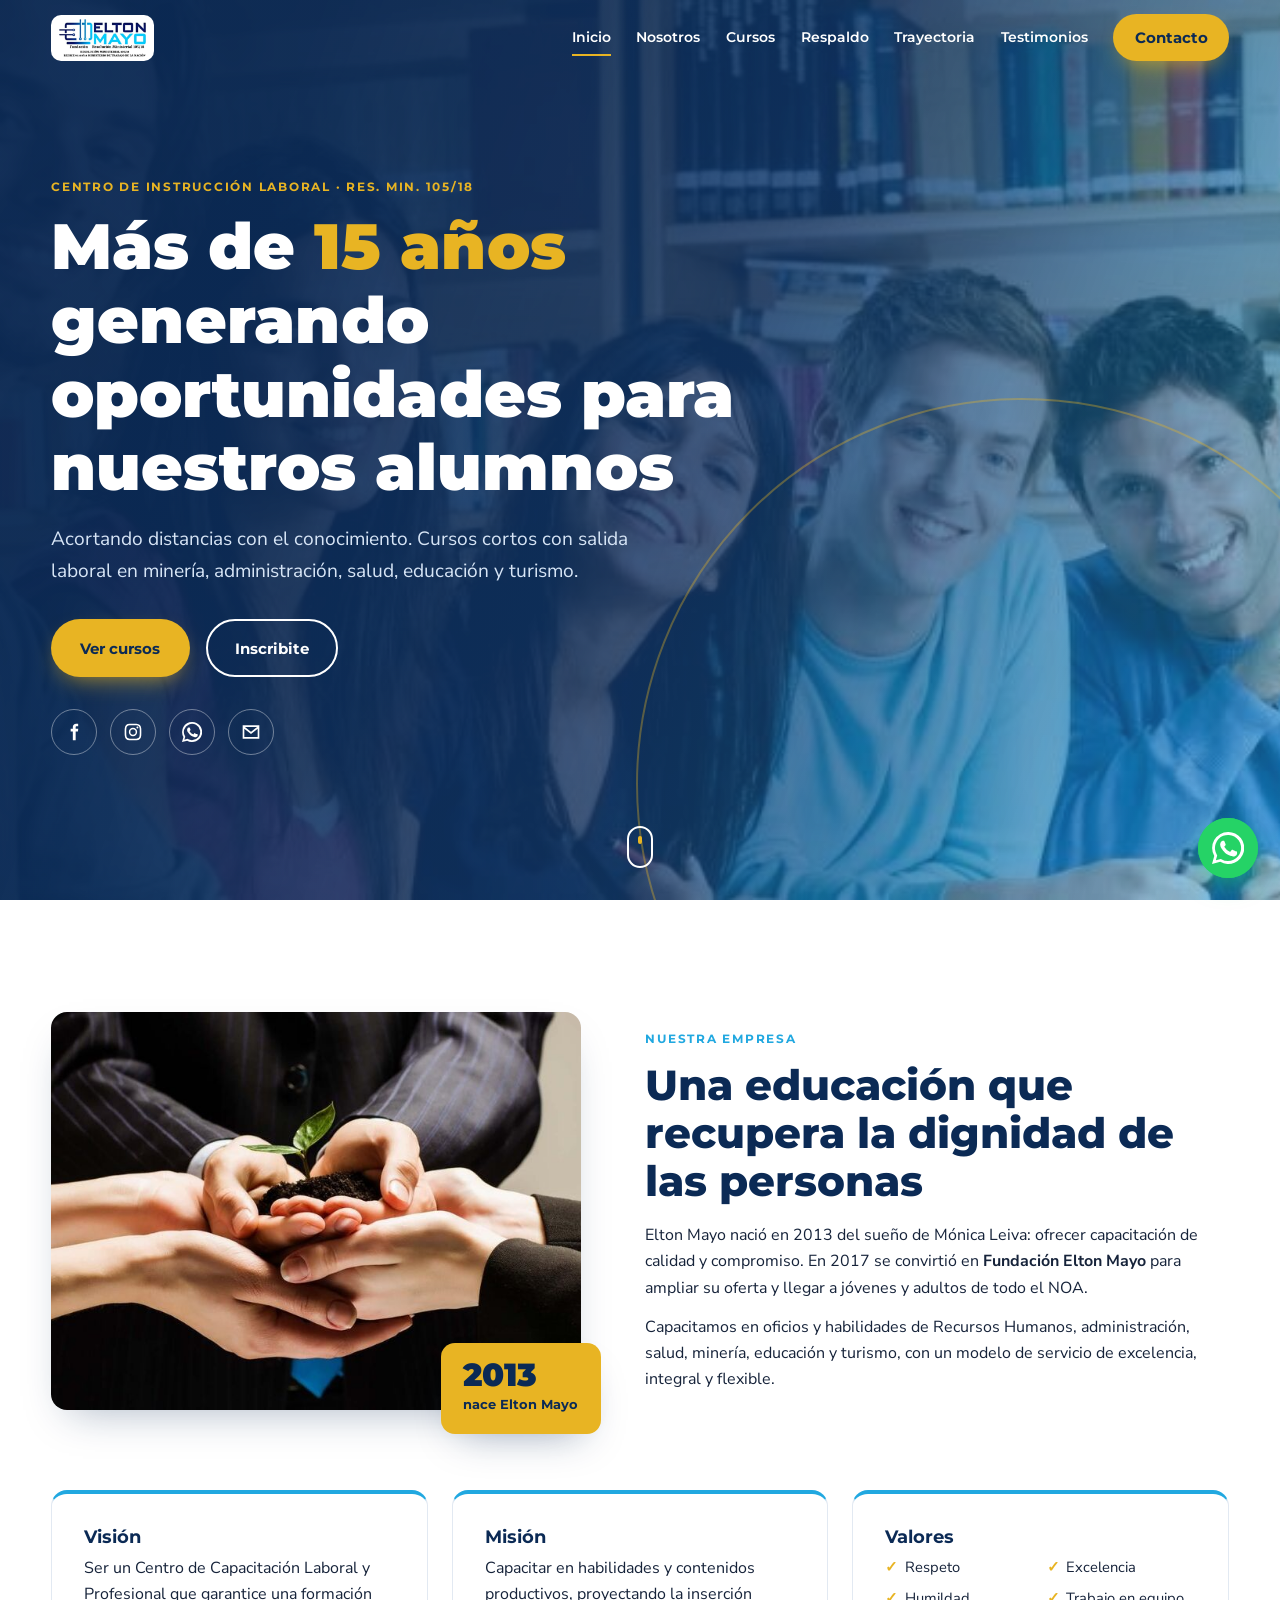
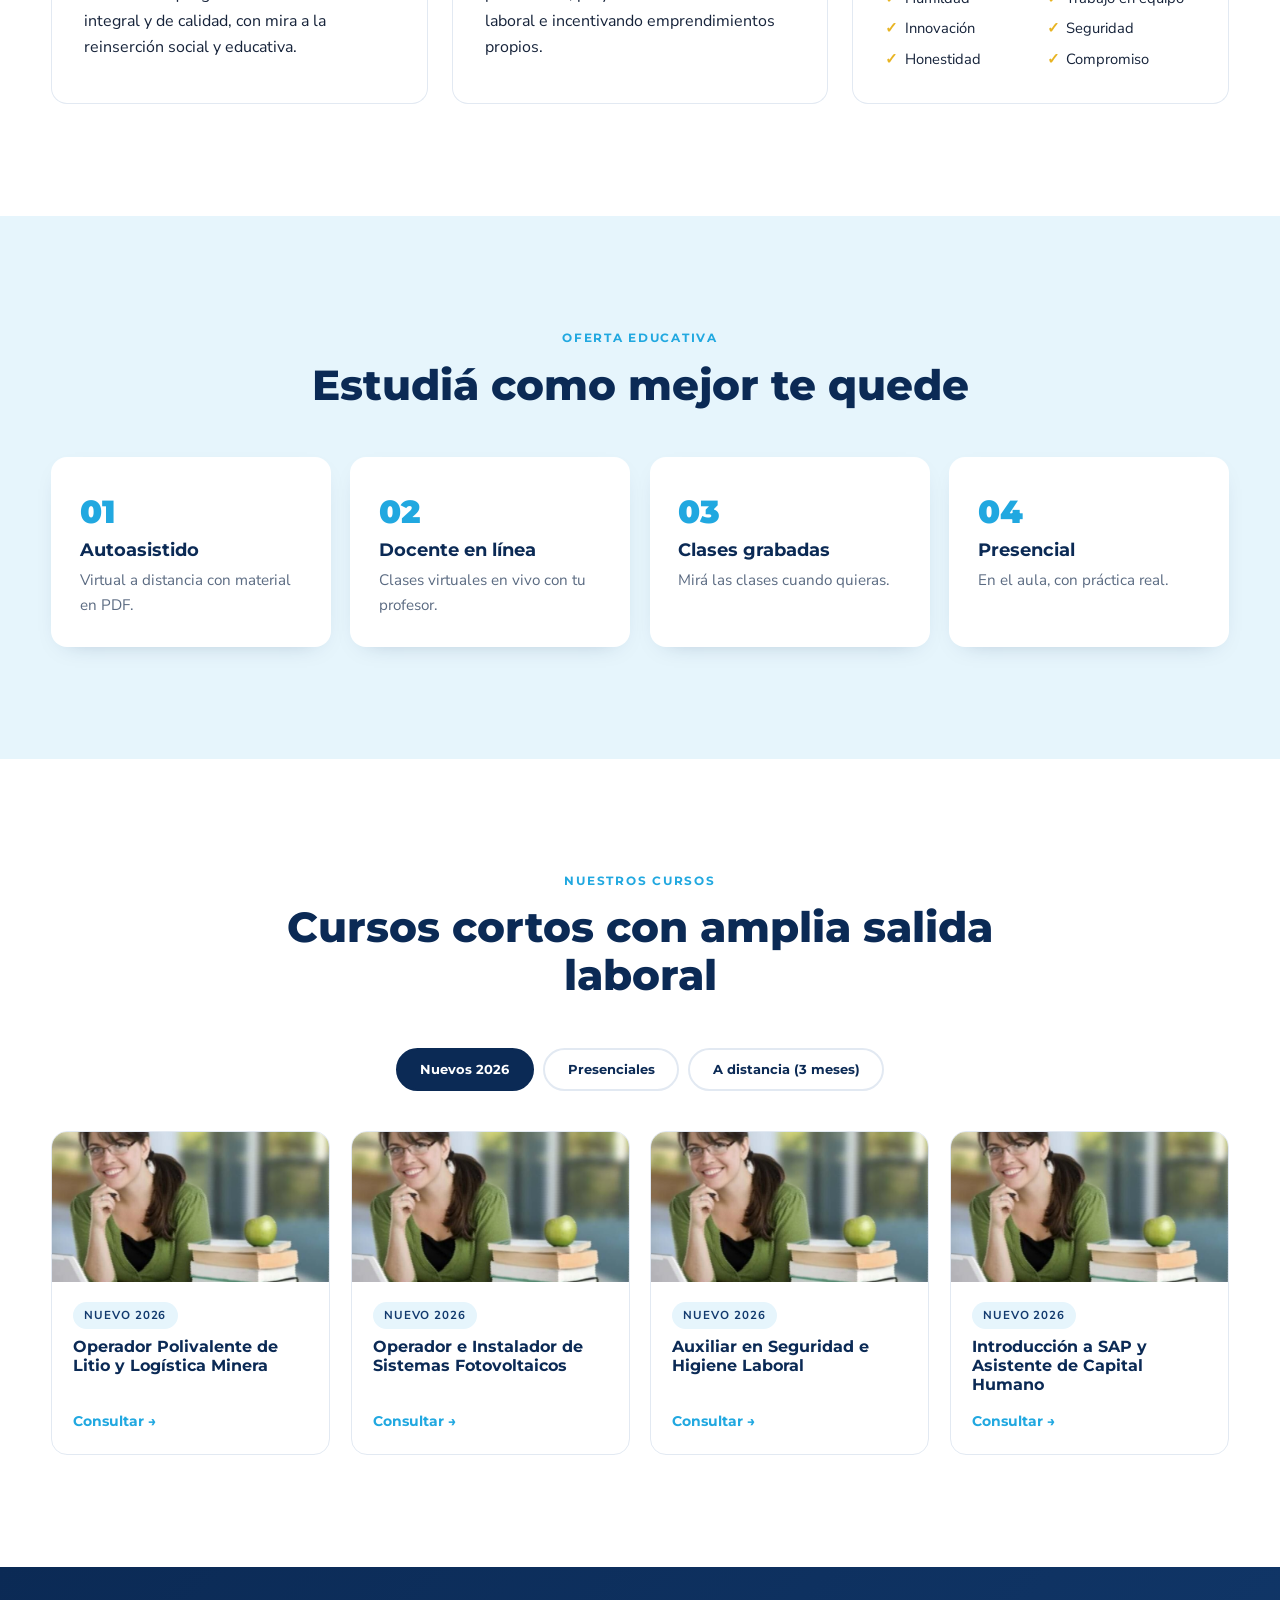
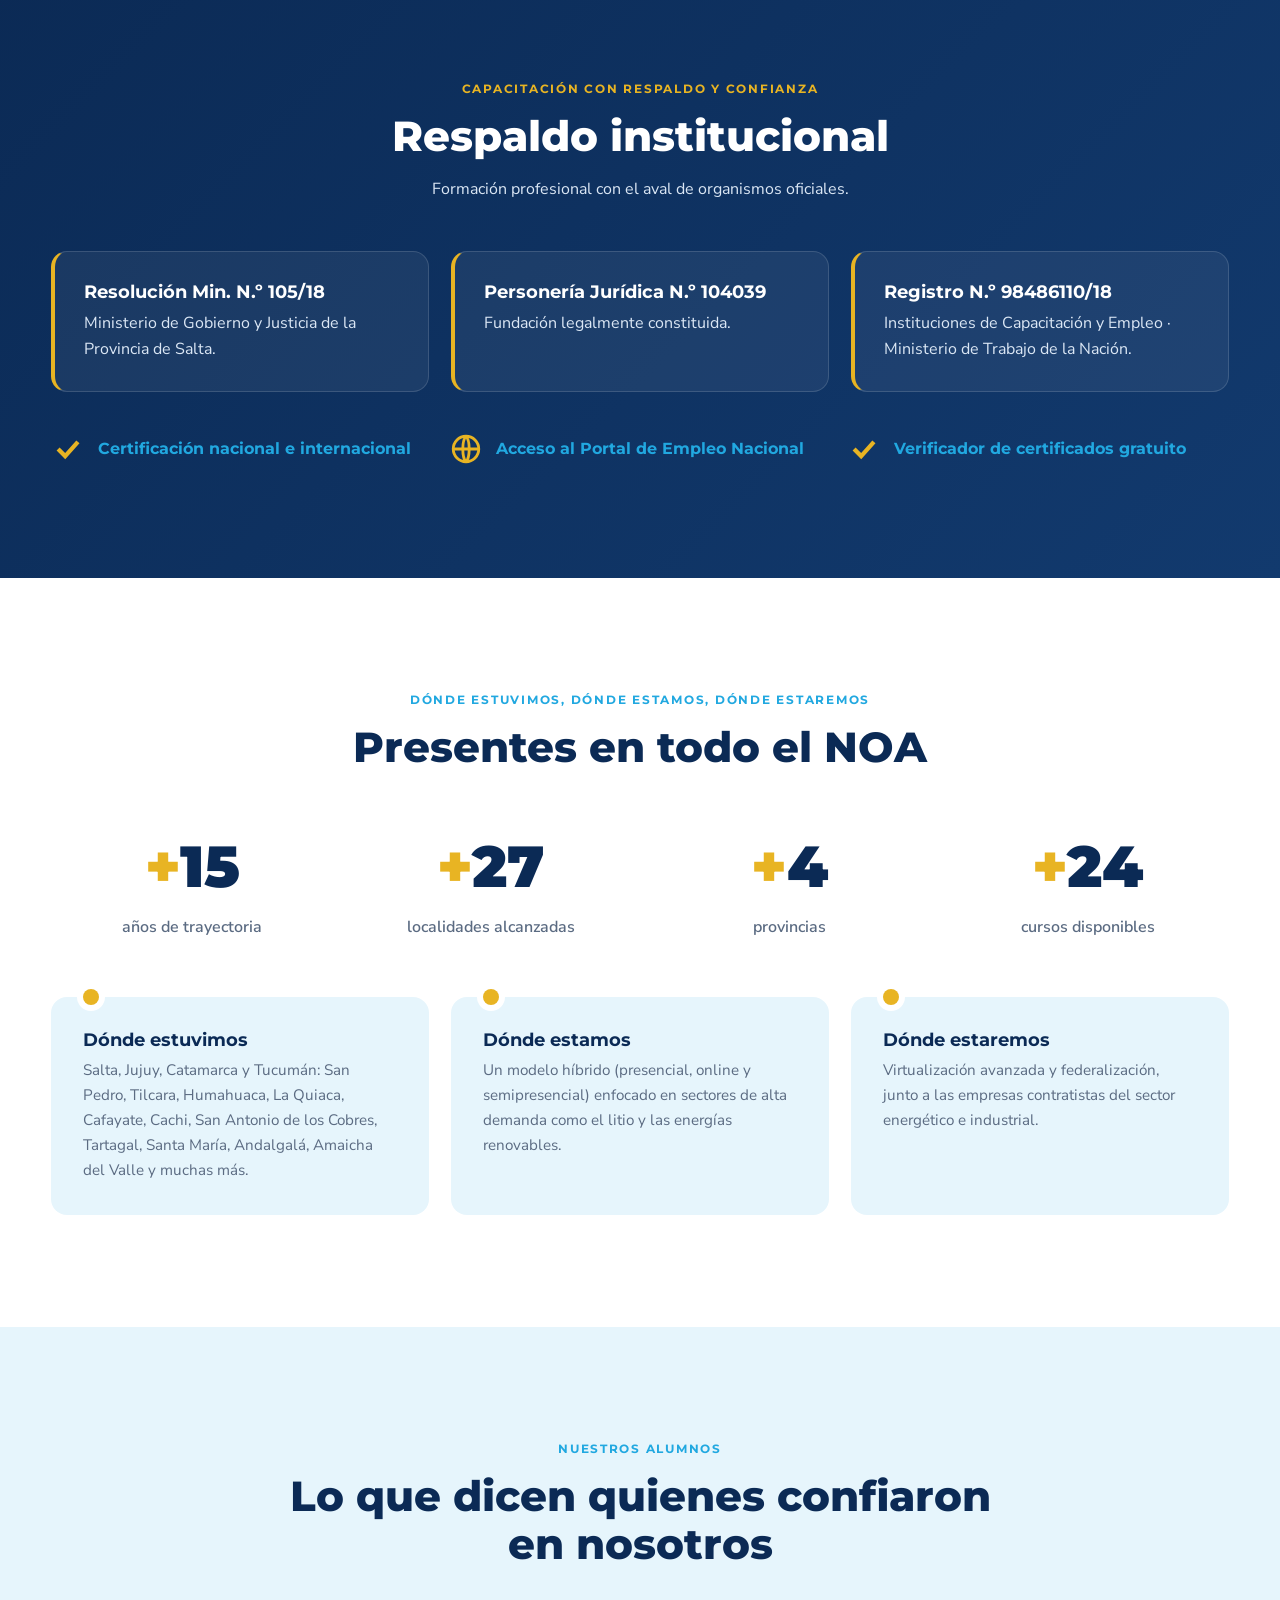
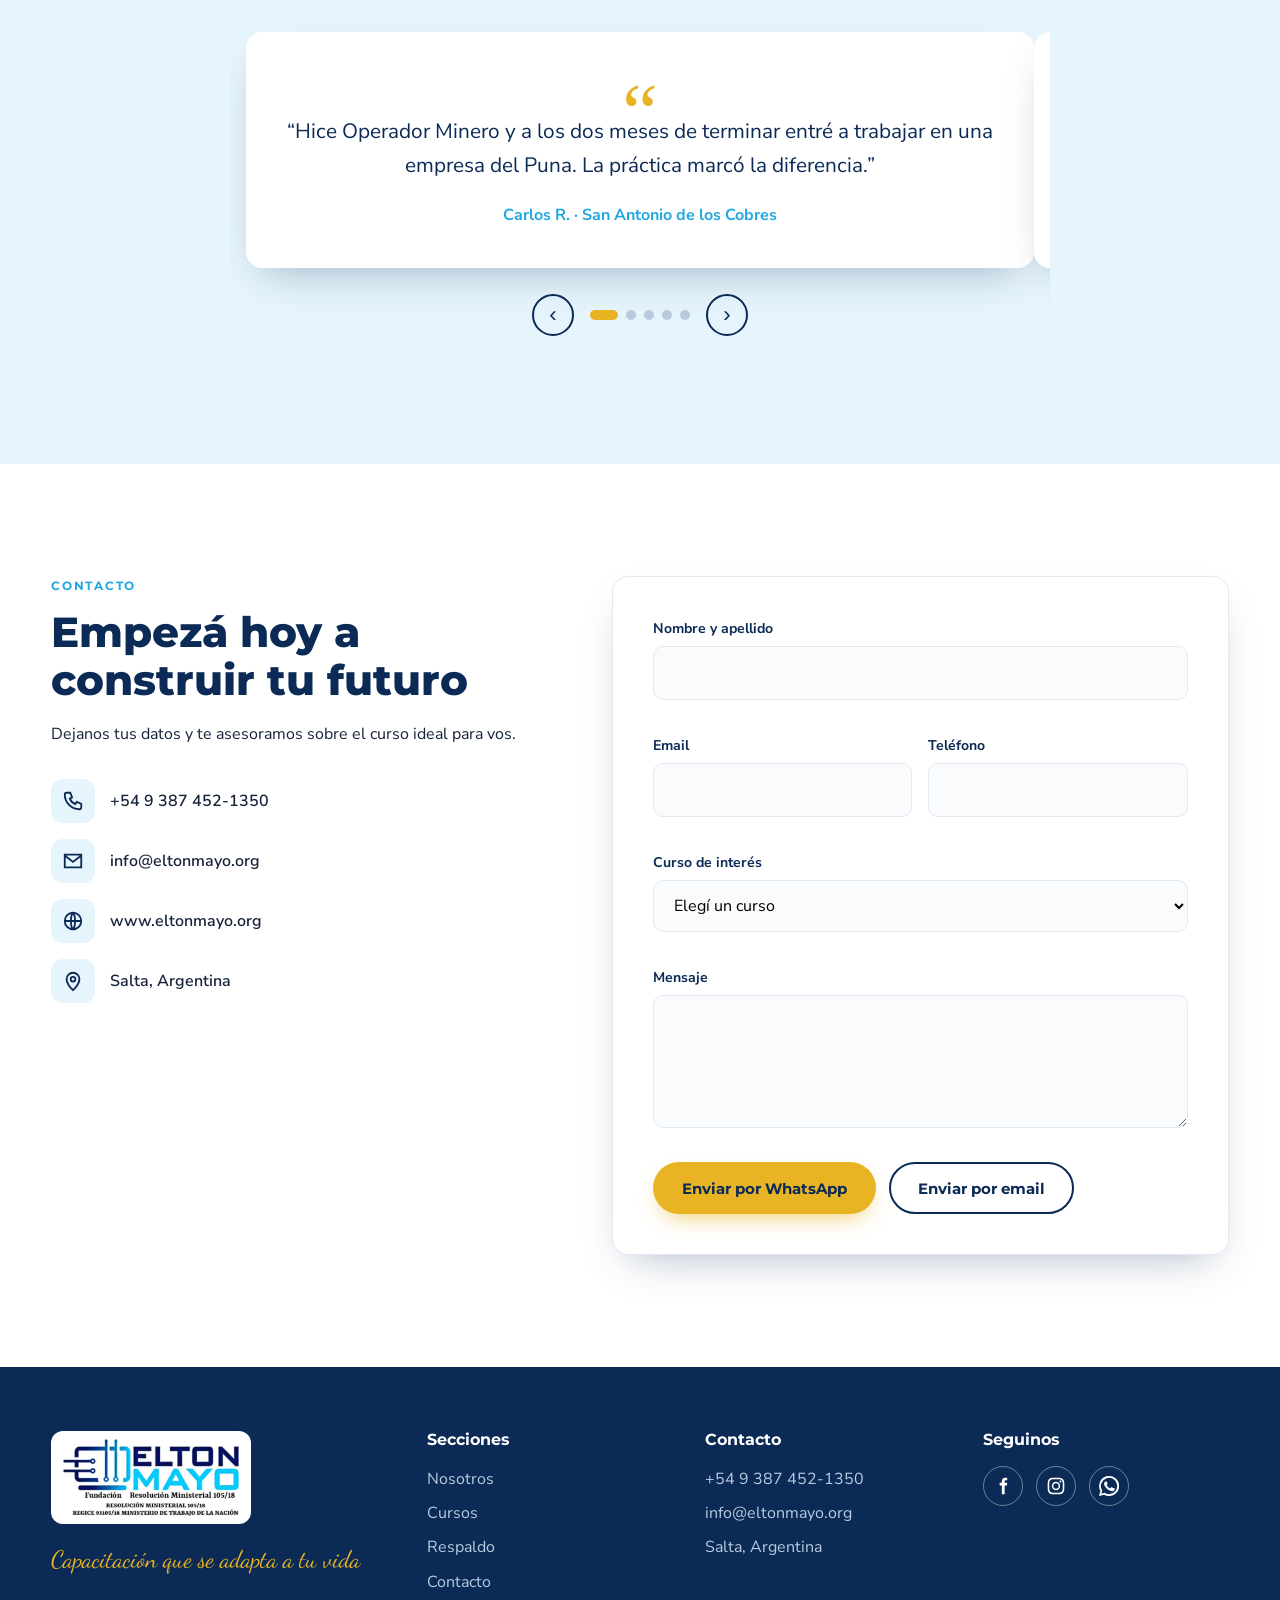
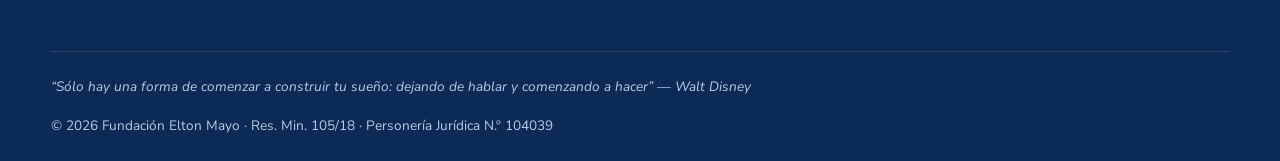
==== index.html @ 8c2f1c91 "presenta" ====
<!DOCTYPE html>
<html lang="es">
<head>
  <meta charset="UTF-8" />
  <meta name="viewport" content="width=device-width, initial-scale=1.0" />
  <title>Fundación Elton Mayo | Cursos de formación con salida laboral</title>
  <meta name="description" content="Más de 15 años generando oportunidades. Cursos presenciales y a distancia con salida laboral en Salta, Jujuy, Catamarca y Tucumán." />
  <meta property="og:title" content="Fundación Elton Mayo | Centro de Instrucción Laboral" />
  <meta property="og:description" content="Cursos con salida laboral: minería, litio, administración, salud, turismo y más." />
  <meta property="og:type" content="website" />
  <meta name="twitter:card" content="summary_large_image" />
  <link rel="icon" type="image/png" href="/favicon.png" />
  <link rel="preconnect" href="https://fonts.googleapis.com" />
  <link rel="preconnect" href="https://fonts.gstatic.com" crossorigin />
  <link href="https://fonts.googleapis.com/css2?family=Montserrat:wght@500;700;800;900&family=Nunito+Sans:wght@400;600;700&family=Dancing+Script:wght@700&display=swap" rel="stylesheet" />
  <link rel="stylesheet" href="styles.css" />
</head>
<body>

<!-- SVG sprite -->
<svg width="0" height="0" style="position:absolute" aria-hidden="true">
  <symbol id="i-fb" viewBox="0 0 24 24"><path fill="currentColor" d="M14 8V6.5c0-.8.2-1.3 1.4-1.3H17V2.2C16.7 2.1 15.7 2 14.6 2 12.2 2 10.6 3.5 10.6 6.1V8H8v3.4h2.6V22H14V11.4h2.7L17.1 8z"/></symbol>
  <symbol id="i-ig" viewBox="0 0 24 24"><path fill="currentColor" d="M12 7a5 5 0 1 0 0 10 5 5 0 0 0 0-10zm0 8.2a3.2 3.2 0 1 1 0-6.4 3.2 3.2 0 0 1 0 6.4zM17.3 5.5a1.2 1.2 0 1 0 0 2.4 1.2 1.2 0 0 0 0-2.4zM12 2c-2.7 0-3 0-4.1.1C4.3 2.2 2.3 4.2 2.1 7.9 2 9 2 9.3 2 12s0 3 .1 4.1c.2 3.6 2.2 5.6 5.8 5.8 1.1.1 1.4.1 4.1.1s3 0 4.1-.1c3.6-.2 5.6-2.2 5.8-5.8.1-1.1.1-1.4.1-4.1s0-3-.1-4.1c-.2-3.6-2.2-5.6-5.8-5.8C15 2 14.7 2 12 2zm0 1.8c2.7 0 3 0 4 .1 2.6.1 3.9 1.4 4 4 .1 1 .1 1.4.1 4.1s0 3-.1 4c-.1 2.6-1.4 3.9-4 4-1 .1-1.3.1-4 .1s-3 0-4-.1c-2.6-.1-3.9-1.4-4-4-.1-1-.1-1.3-.1-4s0-3 .1-4c.1-2.6 1.4-3.9 4-4 1-.1 1.3-.1 4-.1z"/></symbol>
  <symbol id="i-wa" viewBox="0 0 24 24"><path fill="currentColor" d="M17.5 14.4c-.3-.1-1.8-.9-2-1s-.5-.1-.7.1-.8 1-.9 1.2-.3.2-.6.1a8.2 8.2 0 0 1-4-3.5c-.3-.5.3-.5.9-1.6.1-.2 0-.4 0-.5l-.9-2.2c-.2-.6-.5-.5-.7-.5h-.6a1.2 1.2 0 0 0-.8.4 3.5 3.5 0 0 0-1.1 2.6 6 6 0 0 0 1.3 3.2c.2.2 2.2 3.4 5.4 4.8 2 .9 2.8.9 3.8.8.6-.1 1.8-.7 2-1.5.3-.7.3-1.3.2-1.5l-.3-.9zM12 21.8a9.8 9.8 0 0 1-5-1.4l-.4-.2-3.7 1 1-3.6-.2-.4A9.8 9.8 0 1 1 12 21.8zM12 0a12 12 0 0 0-10.3 18L0 24l6.2-1.6A12 12 0 1 0 12 0z"/></symbol>
  <symbol id="i-mail" viewBox="0 0 24 24"><path fill="none" stroke="currentColor" stroke-width="2" d="M3 5h18v14H3zM3 6l9 7 9-7"/></symbol>
  <symbol id="i-phone" viewBox="0 0 24 24"><path fill="none" stroke="currentColor" stroke-width="2" d="M5 3h4l2 5-2.5 1.5a11 11 0 0 0 6 6L16 13l5 2v4a2 2 0 0 1-2 2A16 16 0 0 1 3 5a2 2 0 0 1 2-2"/></symbol>
  <symbol id="i-pin" viewBox="0 0 24 24"><path fill="none" stroke="currentColor" stroke-width="2" d="M12 22s7-7 7-12a7 7 0 0 0-14 0c0 5 7 12 7 12z"/><circle cx="12" cy="10" r="2.5" fill="none" stroke="currentColor" stroke-width="2"/></symbol>
  <symbol id="i-web" viewBox="0 0 24 24"><g fill="none" stroke="currentColor" stroke-width="2"><circle cx="12" cy="12" r="9"/><path d="M3 12h18M12 3c3 3 3 15 0 18M12 3c-3 3-3 15 0 18"/></g></symbol>
  <symbol id="i-check" viewBox="0 0 24 24"><path fill="none" stroke="currentColor" stroke-width="3" d="m5 12 5 5 9-10"/></symbol>
</svg>

<header class="nav" id="nav">
  <div class="container nav__inner">
    <a href="#inicio" class="nav__brand"><img src="img/logo.png" alt="Fundación Elton Mayo" /></a>
    <button class="nav__toggle" id="navToggle" aria-label="Abrir menú" aria-expanded="false"><span></span><span></span><span></span></button>
    <nav class="nav__menu" id="navMenu">
      <a href="#inicio">Inicio</a>
      <a href="#nosotros">Nosotros</a>
      <a href="#cursos">Cursos</a>
      <a href="#respaldo">Respaldo</a>
      <a href="#trayectoria">Trayectoria</a>
      <a href="#testimonios">Testimonios</a>
      <a href="#contacto" class="btn btn--gold btn--sm">Contacto</a>
    </nav>
  </div>
</header>

<main>
  <!-- HERO -->
  <section class="hero" id="inicio">
    <div class="hero__bg" style="background-image:url('img/alumnos.jpg')"></div>
    <div class="container hero__content">
      <p class="eyebrow">Centro de Instrucción Laboral · Res. Min. 105/18</p>
      <h1>Más de <span class="gold">15 años</span> generando oportunidades para nuestros alumnos</h1>
      <p class="hero__lead">Acortando distancias con el conocimiento. Cursos cortos con salida laboral en minería, administración, salud, educación y turismo.</p>
      <div class="hero__cta">
        <a href="#cursos" class="btn btn--gold">Ver cursos</a>
        <a href="#contacto" class="btn btn--ghost">Inscribite</a>
      </div>
      <div class="social">
        <a href="https://www.facebook.com/elton.mayo.org" target="_blank" rel="noopener" aria-label="Facebook"><svg><use href="#i-fb"/></svg></a>
        <a href="https://www.instagram.com/" target="_blank" rel="noopener" aria-label="Instagram"><svg><use href="#i-ig"/></svg></a>
        <a href="https://wa.me/5493874521350" target="_blank" rel="noopener" aria-label="WhatsApp"><svg><use href="#i-wa"/></svg></a>
        <a href="mailto:info@eltonmayo.org" aria-label="Email"><svg><use href="#i-mail"/></svg></a>
      </div>
    </div>
    <a href="#nosotros" class="hero__scroll" aria-label="Bajar"><span></span></a>
  </section>

  <!-- NOSOTROS -->
  <section class="section reveal" id="nosotros">
    <div class="container split">
      <div class="split__media"><img src="img/manos.jpg" alt="Manos sosteniendo una planta" loading="lazy" /><div class="badge-year"><strong>2013</strong><span>nace Elton Mayo</span></div></div>
      <div>
        <p class="eyebrow eyebrow--dark">Nuestra empresa</p>
        <h2>Una educación que recupera la dignidad de las personas</h2>
        <p>Elton Mayo nació en 2013 del sueño de Mónica Leiva: ofrecer capacitación de calidad y compromiso. En 2017 se convirtió en <strong>Fundación Elton Mayo</strong> para ampliar su oferta y llegar a jóvenes y adultos de todo el NOA.</p>
        <p>Capacitamos en oficios y habilidades de Recursos Humanos, administración, salud, minería, educación y turismo, con un modelo de servicio de excelencia, integral y flexible.</p>
      </div>
    </div>
    <div class="container cards3">
      <article class="card reveal"><h3>Visión</h3><p>Ser un Centro de Capacitación Laboral y Profesional que garantice una formación integral y de calidad, con mira a la reinserción social y educativa.</p></article>
      <article class="card reveal"><h3>Misión</h3><p>Capacitar en habilidades y contenidos productivos, proyectando la inserción laboral e incentivando emprendimientos propios.</p></article>
      <article class="card reveal"><h3>Valores</h3>
        <ul class="checks"><li>Respeto</li><li>Excelencia</li><li>Humildad</li><li>Trabajo en equipo</li><li>Innovación</li><li>Seguridad</li><li>Honestidad</li><li>Compromiso</li></ul>
      </article>
    </div>
  </section>

  <!-- MODALIDADES -->
  <section class="section section--tint reveal" id="modalidades">
    <div class="container">
      <div class="head"><p class="eyebrow eyebrow--dark">Oferta educativa</p><h2>Estudiá como mejor te quede</h2></div>
      <div class="modes">
        <div class="mode"><span>01</span><h3>Autoasistido</h3><p>Virtual a distancia con material en PDF.</p></div>
        <div class="mode"><span>02</span><h3>Docente en línea</h3><p>Clases virtuales en vivo con tu profesor.</p></div>
        <div class="mode"><span>03</span><h3>Clases grabadas</h3><p>Mirá las clases cuando quieras.</p></div>
        <div class="mode"><span>04</span><h3>Presencial</h3><p>En el aula, con práctica real.</p></div>
      </div>
    </div>
  </section>

  <!-- CURSOS -->
  <section class="section reveal" id="cursos">
    <div class="container">
      <div class="head"><p class="eyebrow eyebrow--dark">Nuestros cursos</p><h2>Cursos cortos con amplia salida laboral</h2></div>
      <div class="tabs" role="tablist">
        <button class="tab is-active" data-tab="nuevos" role="tab">Nuevos 2026</button>
        <button class="tab" data-tab="presenciales" role="tab">Presenciales</button>
        <button class="tab" data-tab="distancia" role="tab">A distancia (3 meses)</button>
      </div>
      <div class="courses" id="courses"></div>
    </div>
  </section>

  <!-- RESPALDO -->
  <section class="section section--navy reveal" id="respaldo">
    <div class="container">
      <div class="head head--light"><p class="eyebrow">Capacitación con respaldo y confianza</p><h2>Respaldo institucional</h2><p>Formación profesional con el aval de organismos oficiales.</p></div>
      <div class="creds">
        <div class="cred reveal"><h3>Resolución Min. N.º 105/18</h3><p>Ministerio de Gobierno y Justicia de la Provincia de Salta.</p></div>
        <div class="cred reveal"><h3>Personería Jurídica N.º 104039</h3><p>Fundación legalmente constituida.</p></div>
        <div class="cred reveal"><h3>Registro N.º 98486110/18</h3><p>Instituciones de Capacitación y Empleo · Ministerio de Trabajo de la Nación.</p></div>
      </div>
      <div class="perks">
        <div><svg><use href="#i-check"/></svg>Certificación nacional e internacional</div>
        <div><svg><use href="#i-web"/></svg>Acceso al Portal de Empleo Nacional</div>
        <div><svg><use href="#i-check"/></svg>Verificador de certificados gratuito</div>
      </div>
    </div>
  </section>

  <!-- TRAYECTORIA -->
  <section class="section reveal" id="trayectoria">
    <div class="container">
      <div class="head"><p class="eyebrow eyebrow--dark">Dónde estuvimos, dónde estamos, dónde estaremos</p><h2>Presentes en todo el NOA</h2></div>
      <div class="stats">
        <div><strong data-count="15">0</strong><span>años de trayectoria</span></div>
        <div><strong data-count="28">0</strong><span>localidades alcanzadas</span></div>
        <div><strong data-count="4">0</strong><span>provincias</span></div>
        <div><strong data-count="25">0</strong><span>cursos disponibles</span></div>
      </div>
      <div class="timeline">
        <div class="tl reveal"><h3>Dónde estuvimos</h3><p>Salta, Jujuy, Catamarca y Tucumán: San Pedro, Tilcara, Humahuaca, La Quiaca, Cafayate, Cachi, San Antonio de los Cobres, Tartagal, Santa María, Andalgalá, Amaicha del Valle y muchas más.</p></div>
        <div class="tl reveal"><h3>Dónde estamos</h3><p>Un modelo híbrido (presencial, online y semipresencial) enfocado en sectores de alta demanda como el litio y las energías renovables.</p></div>
        <div class="tl reveal"><h3>Dónde estaremos</h3><p>Virtualización avanzada y federalización, junto a las empresas contratistas del sector energético e industrial.</p></div>
      </div>
    </div>
  </section>

  <!-- TESTIMONIOS -->
  <section class="section section--tint reveal" id="testimonios">
    <div class="container">
      <div class="head"><p class="eyebrow eyebrow--dark">Nuestros alumnos</p><h2>Lo que dicen quienes confiaron en nosotros</h2></div>
      <div class="slider">
        <div class="slider__track" id="track">
          <blockquote class="quote"><p>“Hice Operador Minero y a los dos meses de terminar entré a trabajar en una empresa del Puna. La práctica marcó la diferencia.”</p><cite>Carlos R. · San Antonio de los Cobres</cite></blockquote>
          <blockquote class="quote"><p>“Estudié Secretariado Médico a distancia mientras cuidaba a mis hijos. Hoy trabajo en una clínica de Salta.”</p><cite>Laura M. · Salta Capital</cite></blockquote>
          <blockquote class="quote"><p>“Los profes no solo enseñan, te cuentan cómo es el trabajo de verdad. Me sentí acompañado todo el tiempo.”</p><cite>Matías G. · San Salvador de Jujuy</cite></blockquote>
          <blockquote class="quote"><p>“El curso de Liquidación de Sueldos me abrió las puertas para mi primer empleo administrativo.”</p><cite>Florencia A. · Cafayate</cite></blockquote>
          <blockquote class="quote"><p>“Gracias al certificado avalado pude sumar puntos en el portal de empleo. ¡Súper recomendable!”</p><cite>Jorge T. · Santa María, Catamarca</cite></blockquote>
        </div>
        <div class="slider__ctrl">
          <button id="prev" aria-label="Anterior">‹</button>
          <div class="dots" id="dots"></div>
          <button id="next" aria-label="Siguiente">›</button>
        </div>
      </div>
    </div>
  </section>

  <!-- CONTACTO -->
  <section class="section reveal" id="contacto">
    <div class="container contact">
      <div class="contact__info">
        <p class="eyebrow eyebrow--dark">Contacto</p>
        <h2>Empezá hoy a construir tu futuro</h2>
        <p>Dejanos tus datos y te asesoramos sobre el curso ideal para vos.</p>
        <ul class="info">
          <li><svg><use href="#i-phone"/></svg><a href="tel:+5493874521350">+54 9 387 452-1350</a></li>
          <li><svg><use href="#i-mail"/></svg><a href="mailto:info@eltonmayo.org">info@eltonmayo.org</a></li>
          <li><svg><use href="#i-web"/></svg><a href="https://www.eltonmayo.org" target="_blank" rel="noopener">www.eltonmayo.org</a></li>
          <li><svg><use href="#i-pin"/></svg>Salta, Argentina</li>
        </ul>
      </div>
      <form class="form" id="form" novalidate>
        <div class="field"><label for="f-name">Nombre y apellido</label><input id="f-name" name="name" maxlength="100" required /><small></small></div>
        <div class="row2">
          <div class="field"><label for="f-email">Email</label><input id="f-email" name="email" type="email" maxlength="255" required /><small></small></div>
          <div class="field"><label for="f-tel">Teléfono</label><input id="f-tel" name="tel" type="tel" maxlength="20" required /><small></small></div>
        </div>
        <div class="field"><label for="f-course">Curso de interés</label><select id="f-course" name="course" required><option value="">Elegí un curso</option></select><small></small></div>
        <div class="field"><label for="f-msg">Mensaje</label><textarea id="f-msg" name="msg" rows="4" maxlength="1000"></textarea><small></small></div>
        <div class="form__actions">
          <button type="submit" class="btn btn--gold" data-via="wa">Enviar por WhatsApp</button>
          <button type="submit" class="btn btn--outline" data-via="mail">Enviar por email</button>
        </div>
        <p class="form__ok" id="formOk" hidden>¡Gracias! Se abrió tu aplicación para terminar de enviar el mensaje.</p>
      </form>
    </div>
  </section>
</main>

<footer class="footer">
  <div class="container footer__grid">
    <div>
      <img src="img/logo.png" alt="Fundación Elton Mayo" class="footer__logo" />
      <p class="script">Capacitación que se adapta a tu vida</p>
    </div>
    <div><h4>Secciones</h4><a href="#nosotros">Nosotros</a><a href="#cursos">Cursos</a><a href="#respaldo">Respaldo</a><a href="#contacto">Contacto</a></div>
    <div><h4>Contacto</h4><a href="tel:+5493874521350">+54 9 387 452-1350</a><a href="mailto:info@eltonmayo.org">info@eltonmayo.org</a><span>Salta, Argentina</span></div>
    <div><h4>Seguinos</h4>
      <div class="social social--footer">
        <a href="https://www.facebook.com/elton.mayo.org" target="_blank" rel="noopener" aria-label="Facebook"><svg><use href="#i-fb"/></svg></a>
        <a href="https://www.instagram.com/" target="_blank" rel="noopener" aria-label="Instagram"><svg><use href="#i-ig"/></svg></a>
        <a href="https://wa.me/5493874521350" target="_blank" rel="noopener" aria-label="WhatsApp"><svg><use href="#i-wa"/></svg></a>
      </div>
    </div>
  </div>
  <div class="container footer__bottom">
    <em>“Sólo hay una forma de comenzar a construir tu sueño: dejando de hablar y comenzando a hacer” — Walt Disney</em>
    <span>© <span id="year"></span> Fundación Elton Mayo · Res. Min. 105/18 · Personería Jurídica N.º 104039</span>
  </div>
</footer>

<a href="https://wa.me/5493874521350?text=Hola%2C%20quiero%20informaci%C3%B3n%20sobre%20los%20cursos" class="wa-float" target="_blank" rel="noopener" aria-label="Escribinos por WhatsApp"><svg><use href="#i-wa"/></svg></a>
<button class="to-top" id="toTop" aria-label="Volver arriba">↑</button>

<script src="script.js"></script>
</body>
</html>
---- styles.css ----
:root{
  --navy:#0b2a55;--navy-2:#123a6e;--sky:#21a8e0;--sky-soft:#e6f5fc;--gold:#e8b423;--gold-2:#f3c94a;
  --ink:#16233a;--muted:#5b6b82;--bg:#ffffff;--line:#e2e9f2;
  --radius:16px;--shadow:0 18px 40px -18px rgba(11,42,85,.35);
  --font-head:'Montserrat',sans-serif;--font-body:'Nunito Sans',sans-serif;
}
*{box-sizing:border-box;margin:0;padding:0}
html{scroll-behavior:smooth;scroll-padding-top:80px}
body{font-family:var(--font-body);color:var(--ink);background:var(--bg);line-height:1.65;overflow-x:hidden}
img{max-width:100%;display:block}
a{color:inherit;text-decoration:none}
h1,h2,h3,h4{font-family:var(--font-head);line-height:1.15;color:var(--navy)}
h2{font-size:clamp(1.8rem,3.5vw,2.6rem);font-weight:800;margin-bottom:1rem}
h3{font-size:1.15rem;font-weight:700;margin-bottom:.5rem}
p+p{margin-top:.8rem}
.container{width:min(1180px,92%);margin-inline:auto}
.section{padding:clamp(4rem,9vw,7rem) 0}
.section--tint{background:var(--sky-soft)}
.section--navy{background:linear-gradient(135deg,var(--navy),var(--navy-2));color:#dbe7f5}
.gold{color:var(--gold)}
.eyebrow{font-family:var(--font-head);font-weight:700;font-size:.78rem;letter-spacing:.14em;text-transform:uppercase;color:var(--gold);margin-bottom:.8rem}
.eyebrow--dark{color:var(--sky)}
.head{text-align:center;max-width:720px;margin:0 auto 3rem}
.head--light h2{color:#fff}

/* Buttons */
.btn{display:inline-flex;align-items:center;justify-content:center;gap:.5rem;font-family:var(--font-head);font-weight:700;padding:.9rem 1.7rem;border-radius:999px;border:2px solid transparent;cursor:pointer;font-size:.95rem;transition:transform .25s,box-shadow .25s,background .25s}
.btn:hover{transform:translateY(-2px)}
.btn--gold{background:var(--gold);color:var(--navy);box-shadow:0 10px 24px -10px rgba(232,180,35,.8)}
.btn--gold:hover{background:var(--gold-2)}
.btn--ghost{border-color:#fff;color:#fff}
.btn--ghost:hover{background:#fff;color:var(--navy)}
.btn--outline{border-color:var(--navy);color:var(--navy);background:transparent}
.btn--outline:hover{background:var(--navy);color:#fff}
.btn--sm{padding:.55rem 1.2rem}

/* Nav */
.nav{position:fixed;inset:0 0 auto;z-index:50;transition:background .3s,box-shadow .3s,padding .3s;padding:.9rem 0}
.nav.is-scrolled{background:rgba(255,255,255,.97);box-shadow:0 6px 24px -12px rgba(11,42,85,.3);padding:.5rem 0}
.nav__inner{display:flex;align-items:center;justify-content:space-between;gap:1rem}
.nav__brand img{height:46px;width:auto;background:#fff;border-radius:10px;padding:4px 8px}
.nav__menu{display:flex;align-items:center;gap:1.6rem}
.nav__menu a:not(.btn){font-family:var(--font-head);font-weight:600;font-size:.9rem;color:#fff;position:relative}
.nav.is-scrolled .nav__menu a:not(.btn){color:var(--navy)}
.nav__menu a:not(.btn)::after{content:"";position:absolute;left:0;bottom:-6px;height:2px;width:0;background:var(--gold);transition:width .3s}
.nav__menu a:not(.btn):hover::after,.nav__menu a.active::after{width:100%}
.nav__toggle{display:none;background:none;border:0;cursor:pointer;width:40px;height:40px;flex-direction:column;justify-content:center;gap:6px;align-items:center}
.nav__toggle span{width:26px;height:3px;border-radius:3px;background:#fff;transition:.3s}
.nav.is-scrolled .nav__toggle span{background:var(--navy)}
.nav__toggle.open span:nth-child(1){transform:translateY(9px) rotate(45deg)}
.nav__toggle.open span:nth-child(2){opacity:0}
.nav__toggle.open span:nth-child(3){transform:translateY(-9px) rotate(-45deg)}

/* Hero */
.hero{position:relative;min-height:100vh;display:flex;align-items:center;color:#fff;overflow:hidden;padding:7rem 0 5rem}
.hero__bg{position:absolute;inset:0;background-size:cover;background-position:center;transform:scale(1.08);animation:zoom 14s ease-out forwards}
.hero::before{content:"";position:absolute;inset:0;z-index:1;background:linear-gradient(110deg,rgba(11,42,85,.96) 20%,rgba(18,58,110,.8) 55%,rgba(33,168,224,.45))}
.hero::after{content:"";position:absolute;z-index:1;right:-10%;bottom:-30%;width:60vw;height:60vw;border-radius:50%;border:2px solid rgba(232,180,35,.35)}
.hero__content{position:relative;z-index:2;max-width:760px;margin-left:max(4%,calc((100% - 1180px)/2))}
.hero h1{color:#fff;font-size:clamp(2.2rem,5.5vw,4rem);font-weight:900;margin-bottom:1.2rem}
.hero__lead{font-size:clamp(1rem,1.6vw,1.2rem);color:#d6e4f5;max-width:600px}
.hero__cta{display:flex;flex-wrap:wrap;gap:1rem;margin:2rem 0}
.hero .eyebrow,.hero h1,.hero__lead,.hero__cta,.hero .social{opacity:0;transform:translateY(24px);animation:up .9s ease forwards}
.hero h1{animation-delay:.15s}.hero__lead{animation-delay:.3s}.hero__cta{animation-delay:.45s}.hero .social{animation-delay:.6s}
.hero__scroll{position:absolute;z-index:2;bottom:2rem;left:50%;translate:-50% 0;width:26px;height:42px;border:2px solid #fff;border-radius:20px}
.hero__scroll span{position:absolute;left:50%;top:8px;width:4px;height:8px;margin-left:-2px;background:var(--gold);border-radius:2px;animation:scroll 1.6s infinite}
@keyframes zoom{to{transform:scale(1)}}
@keyframes up{to{opacity:1;transform:none}}
@keyframes scroll{0%{opacity:1;transform:translateY(0)}100%{opacity:0;transform:translateY(14px)}}

.social{display:flex;gap:.8rem}
.social a{width:46px;height:46px;border-radius:50%;display:grid;place-items:center;border:1.5px solid rgba(255,255,255,.4);color:#fff;transition:.3s}
.social a:hover{background:var(--gold);border-color:var(--gold);color:var(--navy);transform:translateY(-3px)}
.social svg{width:20px;height:20px}

/* Nosotros */
.split{display:grid;grid-template-columns:1fr 1.1fr;gap:4rem;align-items:center}
.split__media{position:relative}
.split__media img{border-radius:var(--radius);box-shadow:var(--shadow);aspect-ratio:4/3;object-fit:cover;width:100%}
.badge-year{position:absolute;right:-1.2rem;bottom:-1.5rem;background:var(--gold);color:var(--navy);padding:1rem 1.4rem;border-radius:14px;box-shadow:var(--shadow);font-family:var(--font-head)}
.badge-year strong{display:block;font-size:2rem;font-weight:900;line-height:1}
.badge-year span{font-size:.8rem;font-weight:700}
.cards3{display:grid;grid-template-columns:repeat(3,1fr);gap:1.5rem;margin-top:5rem}
.card{background:#fff;border:1px solid var(--line);border-radius:var(--radius);padding:2rem;border-top:4px solid var(--sky);transition:transform .3s,box-shadow .3s}
.card:hover{transform:translateY(-6px);box-shadow:var(--shadow)}
.checks{list-style:none;display:grid;grid-template-columns:1fr 1fr;gap:.4rem .8rem;font-size:.92rem}
.checks li::before{content:"✓";color:var(--gold);font-weight:900;margin-right:.4rem}

/* Modalidades */
.modes{display:grid;grid-template-columns:repeat(4,1fr);gap:1.2rem}
.mode{background:#fff;border-radius:var(--radius);padding:1.8rem;box-shadow:0 8px 24px -16px rgba(11,42,85,.35);transition:.3s}
.mode:hover{background:var(--navy);transform:translateY(-6px)}
.mode:hover h3,.mode:hover p{color:#fff}
.mode span{font-family:var(--font-head);font-weight:900;font-size:2rem;color:var(--sky)}
.mode p{color:var(--muted);font-size:.95rem}

/* Cursos */
.tabs{display:flex;justify-content:center;flex-wrap:wrap;gap:.6rem;margin-bottom:2.5rem}
.tab{font-family:var(--font-head);font-weight:700;padding:.7rem 1.4rem;border-radius:999px;border:2px solid var(--line);background:#fff;color:var(--navy);cursor:pointer;transition:.25s}
.tab.is-active,.tab:hover{background:var(--navy);border-color:var(--navy);color:#fff}
.courses{display:grid;grid-template-columns:repeat(auto-fill,minmax(250px,1fr));gap:1.3rem}
.course{background:#fff;border:1px solid var(--line);border-radius:var(--radius);overflow:hidden;display:flex;flex-direction:column;transition:transform .3s,box-shadow .3s;animation:up .5s ease both;opacity:0;transform:translateY(16px)}
.course:hover{transform:translateY(-6px);box-shadow:var(--shadow)}
.course img{height:150px;width:100%;object-fit:cover}
.course__body{padding:1.3rem;display:flex;flex-direction:column;gap:.5rem;flex:1}
.course__tag{align-self:flex-start;font-size:.72rem;font-weight:700;text-transform:uppercase;letter-spacing:.08em;background:var(--sky-soft);color:var(--navy-2);padding:.25rem .7rem;border-radius:999px}
.course h3{font-size:1.02rem}
.course a{margin-top:auto;font-family:var(--font-head);font-weight:700;color:var(--sky);font-size:.9rem}
.course a:hover{color:var(--navy)}

/* Respaldo */
.creds{display:grid;grid-template-columns:repeat(3,1fr);gap:1.4rem}
.cred{background:rgba(255,255,255,.06);border:1px solid rgba(255,255,255,.14);border-left:4px solid var(--gold);border-radius:var(--radius);padding:1.8rem}
.cred h3{color:#fff}
.perks{display:grid;grid-template-columns:repeat(3,1fr);gap:1rem;margin-top:2.5rem}
.perks div{display:flex;align-items:center;gap:.8rem;font-family:var(--font-head);font-weight:700;color:var(--sky)}
.perks svg{width:34px;height:34px;flex-shrink:0;color:var(--gold)}

/* Trayectoria */
.stats{display:grid;grid-template-columns:repeat(4,1fr);gap:1rem;margin-bottom:3.5rem;text-align:center}
.stats strong{display:block;font-family:var(--font-head);font-size:clamp(2.4rem,5vw,3.6rem);font-weight:900;color:var(--navy)}
.stats strong::before{content:"+";color:var(--gold)}
.stats span{color:var(--muted);font-weight:600}
.timeline{display:grid;grid-template-columns:repeat(3,1fr);gap:1.4rem;position:relative}
.tl{padding:2rem;border-radius:var(--radius);background:var(--sky-soft);position:relative}
.tl::before{content:"";position:absolute;top:-8px;left:2rem;width:16px;height:16px;border-radius:50%;background:var(--gold);box-shadow:0 0 0 6px #fff}
.tl p{color:var(--muted);font-size:.95rem}

/* Testimonios */
.slider{max-width:820px;margin:auto;overflow:hidden}
.slider__track{display:flex;transition:transform .6s cubic-bezier(.65,0,.35,1)}
.quote{min-width:100%;padding:2.5rem;background:#fff;border-radius:var(--radius);box-shadow:var(--shadow);text-align:center;position:relative}
.quote::before{content:"“";font-family:Georgia,serif;font-size:5rem;line-height:1;color:var(--gold);display:block;height:2.6rem}
.quote p{font-size:clamp(1.05rem,2vw,1.3rem);color:var(--navy)}
.quote cite{display:block;margin-top:1.2rem;font-style:normal;font-weight:700;color:var(--sky)}
.slider__ctrl{display:flex;justify-content:center;align-items:center;gap:1rem;margin-top:1.6rem}
.slider__ctrl button{width:42px;height:42px;border-radius:50%;border:2px solid var(--navy);background:none;color:var(--navy);font-size:1.4rem;cursor:pointer;transition:.25s}
.slider__ctrl button:hover{background:var(--navy);color:#fff}
.dots{display:flex;gap:.5rem}
.dots button{width:10px;height:10px;border:0;padding:0;border-radius:999px;background:#b9cbe0;transition:.3s}
.dots button.on{width:28px;background:var(--gold)}
.slider{padding:1rem}

/* Contacto */
.contact{display:grid;grid-template-columns:.9fr 1.1fr;gap:3.5rem;align-items:start}
.info{list-style:none;margin-top:2rem;display:grid;gap:1rem}
.info li{display:flex;align-items:center;gap:.9rem;font-weight:600}
.info svg{width:44px;height:44px;padding:11px;border-radius:12px;background:var(--sky-soft);color:var(--navy);flex-shrink:0}
.form{background:#fff;border:1px solid var(--line);border-radius:var(--radius);padding:clamp(1.5rem,4vw,2.5rem);box-shadow:var(--shadow);display:grid;gap:1rem}
.row2{display:grid;grid-template-columns:1fr 1fr;gap:1rem}
.field{display:grid;gap:.35rem}
.field label{font-weight:700;font-size:.88rem;color:var(--navy)}
.field input,.field select,.field textarea{font:inherit;padding:.8rem 1rem;border:1.5px solid var(--line);border-radius:10px;background:#f9fbfd;transition:border .2s,box-shadow .2s;width:100%}
.field input:focus,.field select:focus,.field textarea:focus{outline:0;border-color:var(--sky);box-shadow:0 0 0 4px rgba(33,168,224,.15)}
.field.err input,.field.err select,.field.err textarea{border-color:#d63b3b}
.field small{color:#d63b3b;font-size:.8rem;min-height:1em}
.form__actions{display:flex;flex-wrap:wrap;gap:.8rem}
.form__ok{color:#178a4c;font-weight:700}

/* Footer */
.footer{background:var(--navy);color:#b9cbe0;padding:4rem 0 1.5rem}
.footer__grid{display:grid;grid-template-columns:1.4fr 1fr 1fr 1fr;gap:2rem}
.footer h4{color:#fff;margin-bottom:1rem;font-size:1rem}
.footer__grid>div>a,.footer__grid>div>span{display:block;margin-bottom:.5rem}
.footer__grid a:hover{color:var(--gold)}
.footer__logo{width:200px;background:#fff;border-radius:12px;padding:8px 12px}
.script{font-family:'Dancing Script',cursive;font-size:1.5rem;color:var(--gold);margin-top:1rem}
.footer__bottom{border-top:1px solid rgba(255,255,255,.12);margin-top:3rem;padding-top:1.5rem;display:flex;flex-wrap:wrap;justify-content:space-between;gap:1rem;font-size:.85rem}
.social--footer a{width:40px;height:40px}

/* Floating */
.wa-float{position:fixed;right:1.4rem;bottom:1.4rem;z-index:60;width:60px;height:60px;border-radius:50%;background:#25d366;color:#fff;display:grid;place-items:center;box-shadow:0 10px 25px -6px rgba(37,211,102,.6);transition:transform .3s}
.wa-float svg{width:32px;height:32px}
.wa-float::before{content:"";position:absolute;inset:0;border-radius:50%;background:#25d366;z-index:-1;animation:pulse 2s infinite}
.wa-float:hover{transform:scale(1.1)}
@keyframes pulse{0%{transform:scale(1);opacity:.7}100%{transform:scale(1.7);opacity:0}}
.to-top{position:fixed;right:1.75rem;bottom:6rem;z-index:60;width:44px;height:44px;border-radius:50%;border:0;background:var(--navy);color:#fff;font-size:1.2rem;cursor:pointer;opacity:0;pointer-events:none;transform:translateY(10px);transition:.3s}
.to-top.show{opacity:1;pointer-events:auto;transform:none}

/* Reveal */
.reveal{opacity:0;transform:translateY(40px);transition:opacity .9s ease,transform .9s ease}
.reveal.visible{opacity:1;transform:none}
.cards3 .reveal:nth-child(2),.creds .reveal:nth-child(2),.timeline .reveal:nth-child(2){transition-delay:.15s}
.cards3 .reveal:nth-child(3),.creds .reveal:nth-child(3),.timeline .reveal:nth-child(3){transition-delay:.3s}

/* Responsive */
@media (max-width:960px){
  .nav__toggle{display:flex}
  .nav__menu{position:fixed;inset:0 0 0 auto;width:min(300px,80%);background:var(--navy);flex-direction:column;align-items:flex-start;padding:6rem 2rem 2rem;gap:1.4rem;transform:translateX(100%);transition:transform .35s ease;box-shadow:-10px 0 30px rgba(0,0,0,.3)}
  .nav__menu.open{transform:none}
  .nav__menu a:not(.btn),.nav.is-scrolled .nav__menu a:not(.btn){color:#fff;font-size:1.05rem}
  .nav__toggle{position:relative;z-index:2}
  .nav__toggle.open span{background:#fff!important}
  .split,.contact{grid-template-columns:1fr;gap:3rem}
  .cards3,.creds,.timeline{grid-template-columns:1fr}
  .modes,.stats{grid-template-columns:repeat(2,1fr)}
  .perks{grid-template-columns:1fr}
  .footer__grid{grid-template-columns:1fr 1fr}
}
@media (max-width:560px){
  .row2,.footer__grid{grid-template-columns:1fr}
  .modes{grid-template-columns:1fr}
  .badge-year{right:.5rem}
  .hero__cta .btn{flex:1}
  .nav__brand img{height:38px}
}
@media (prefers-reduced-motion:reduce){
  *,*::before,*::after{animation:none!important;transition:none!important}
  html{scroll-behavior:auto}
  .reveal,.hero *,.course{opacity:1!important;transform:none!important}
}
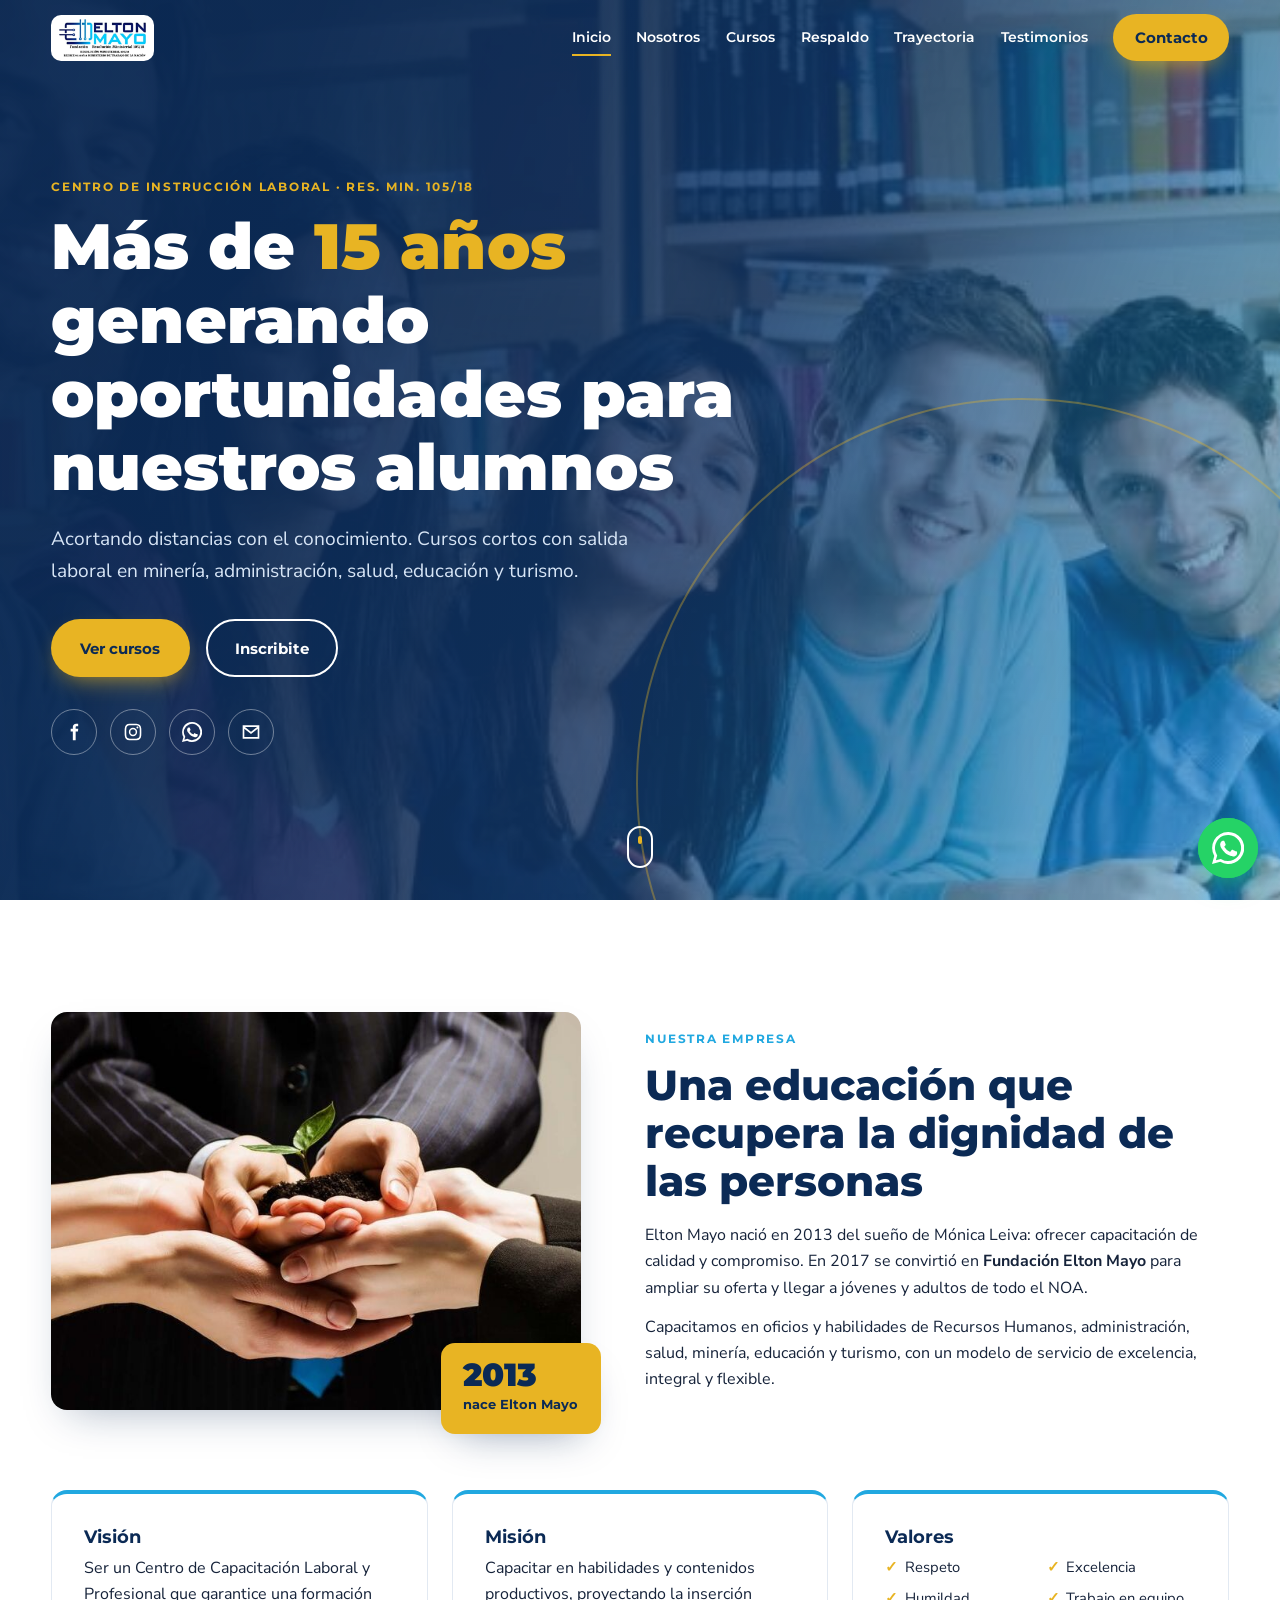
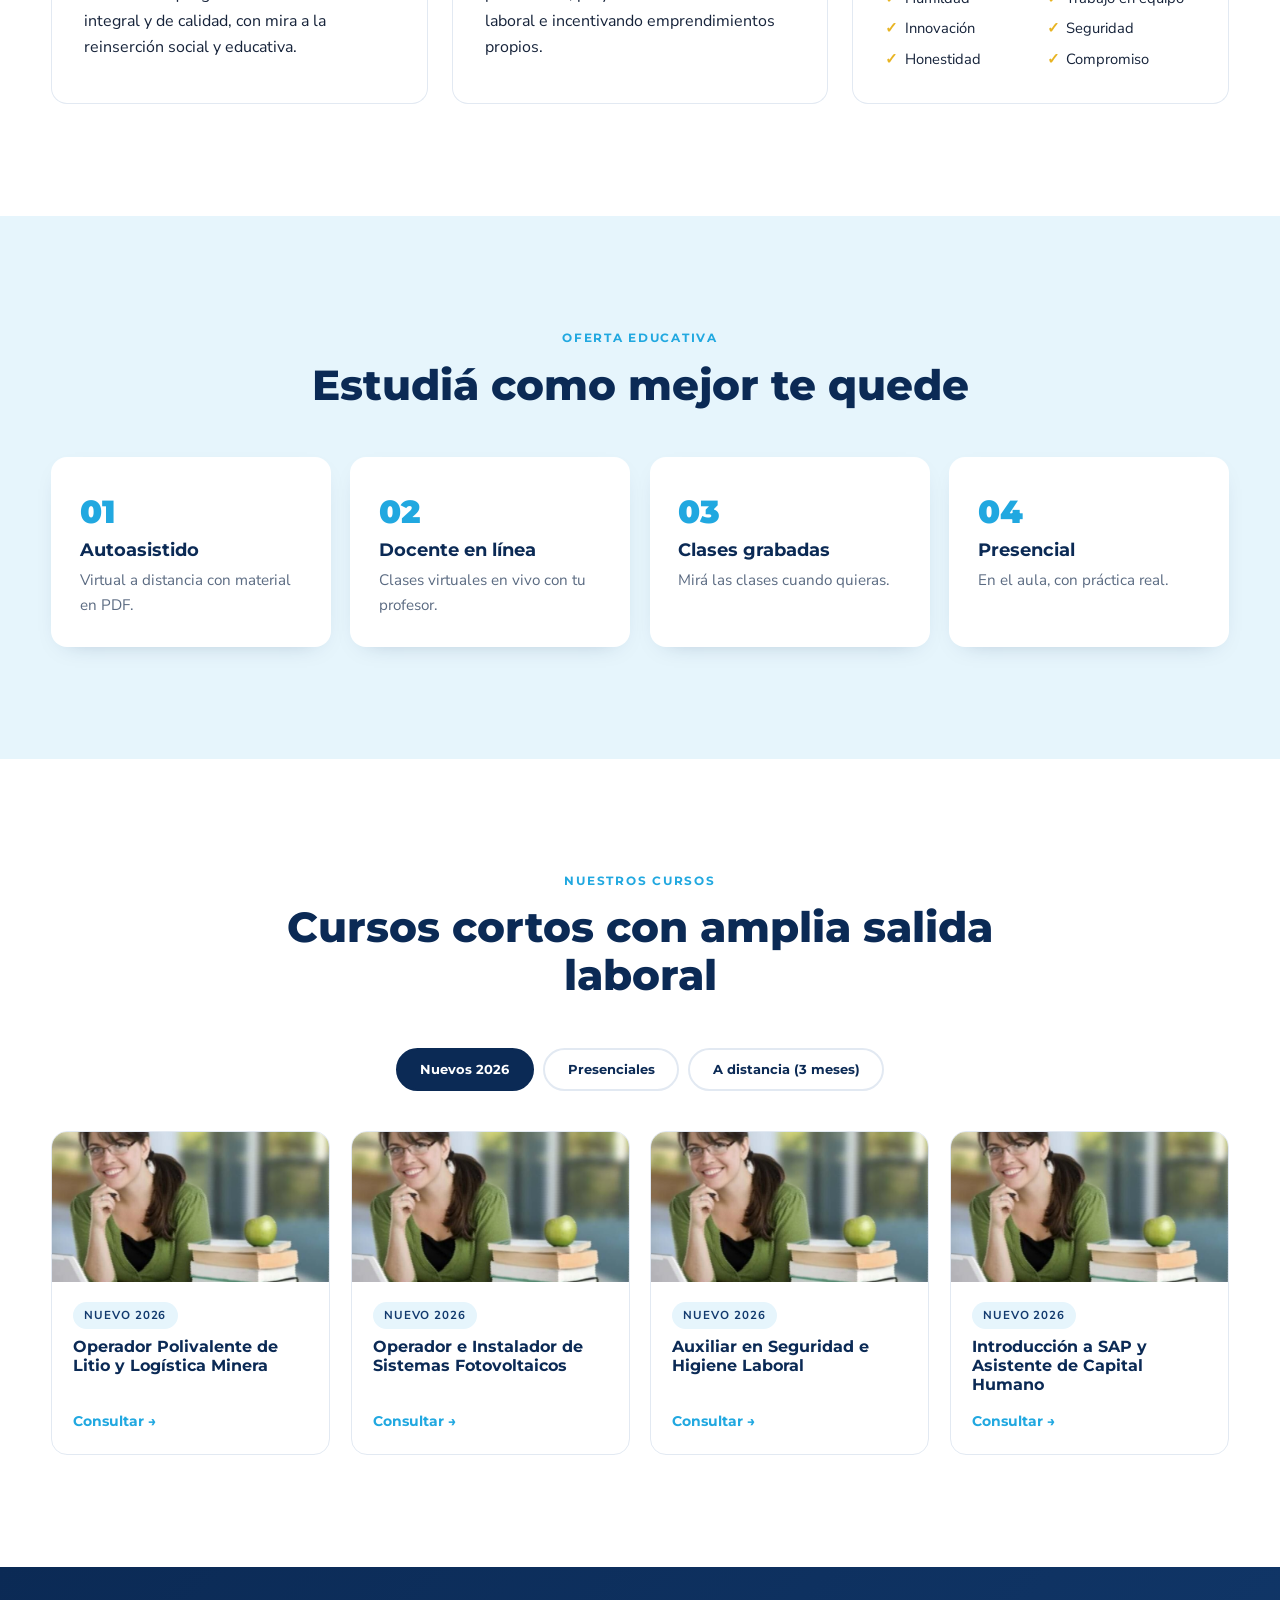
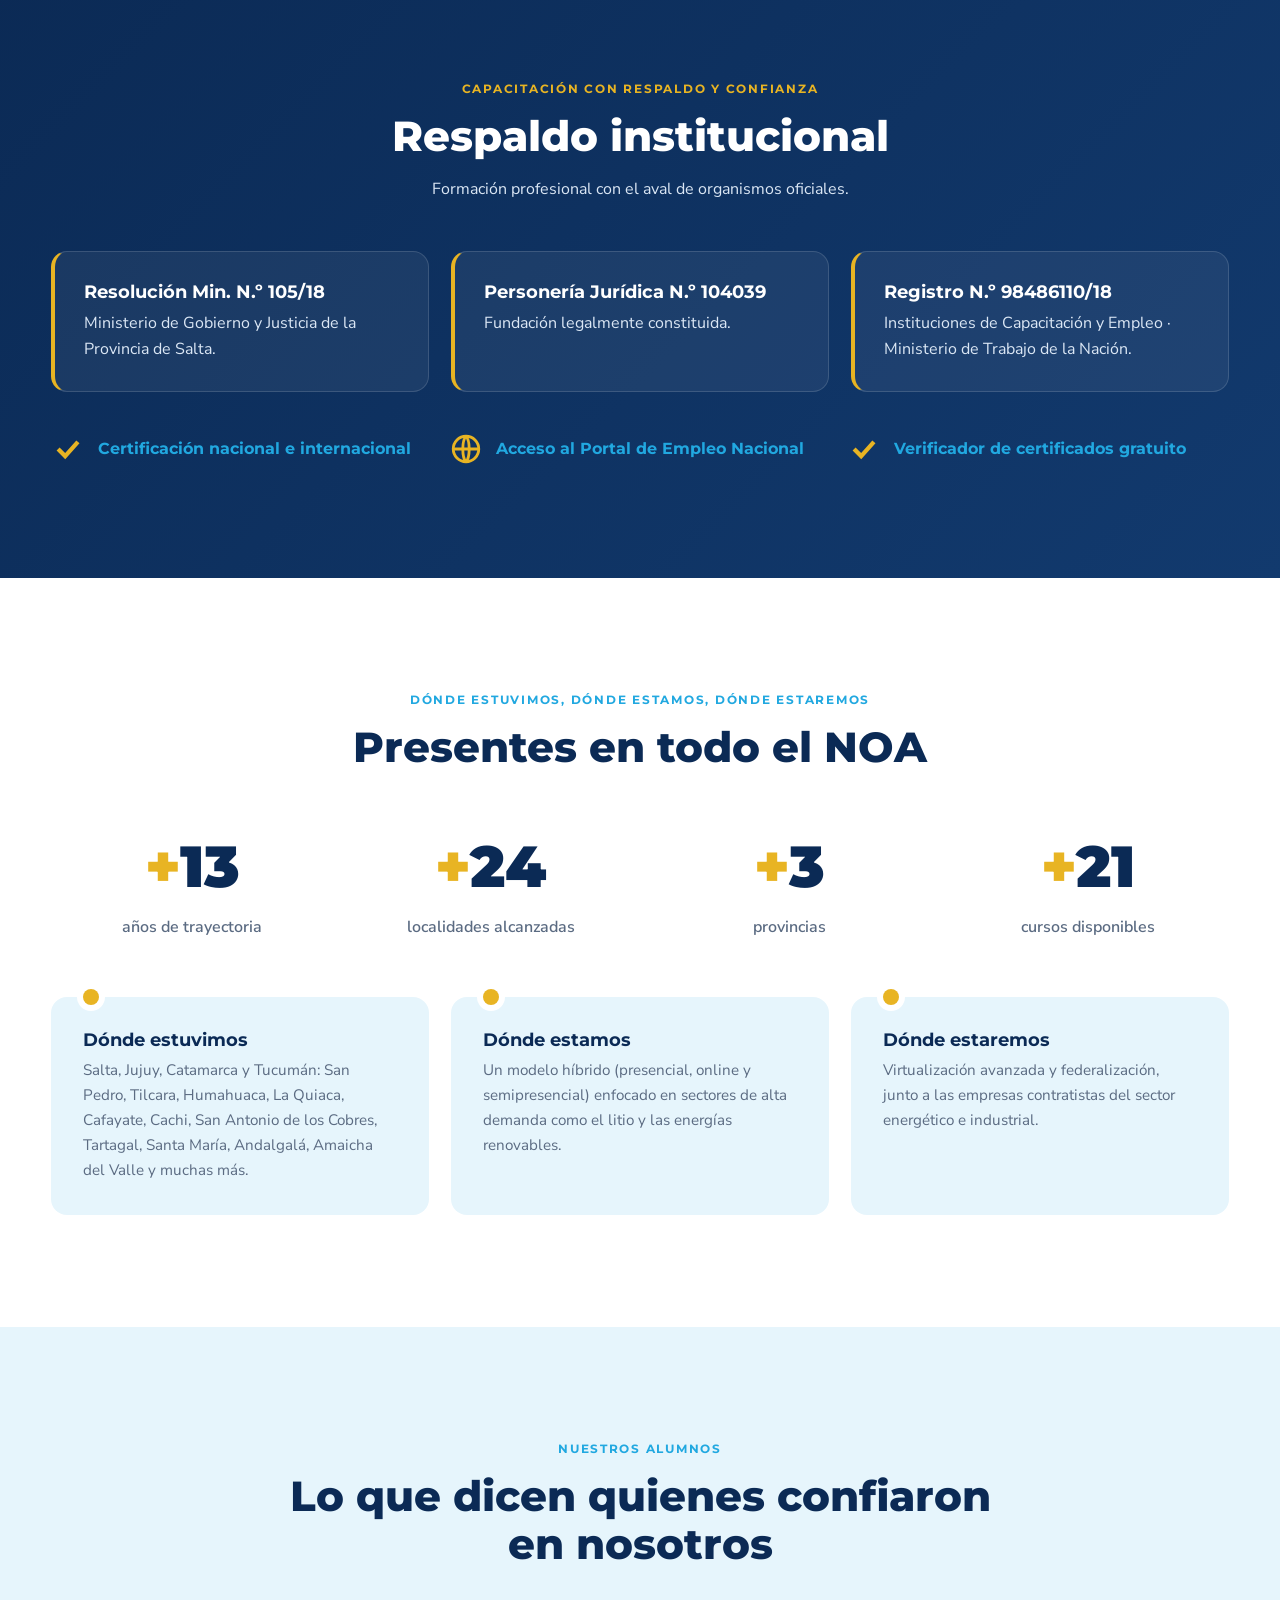
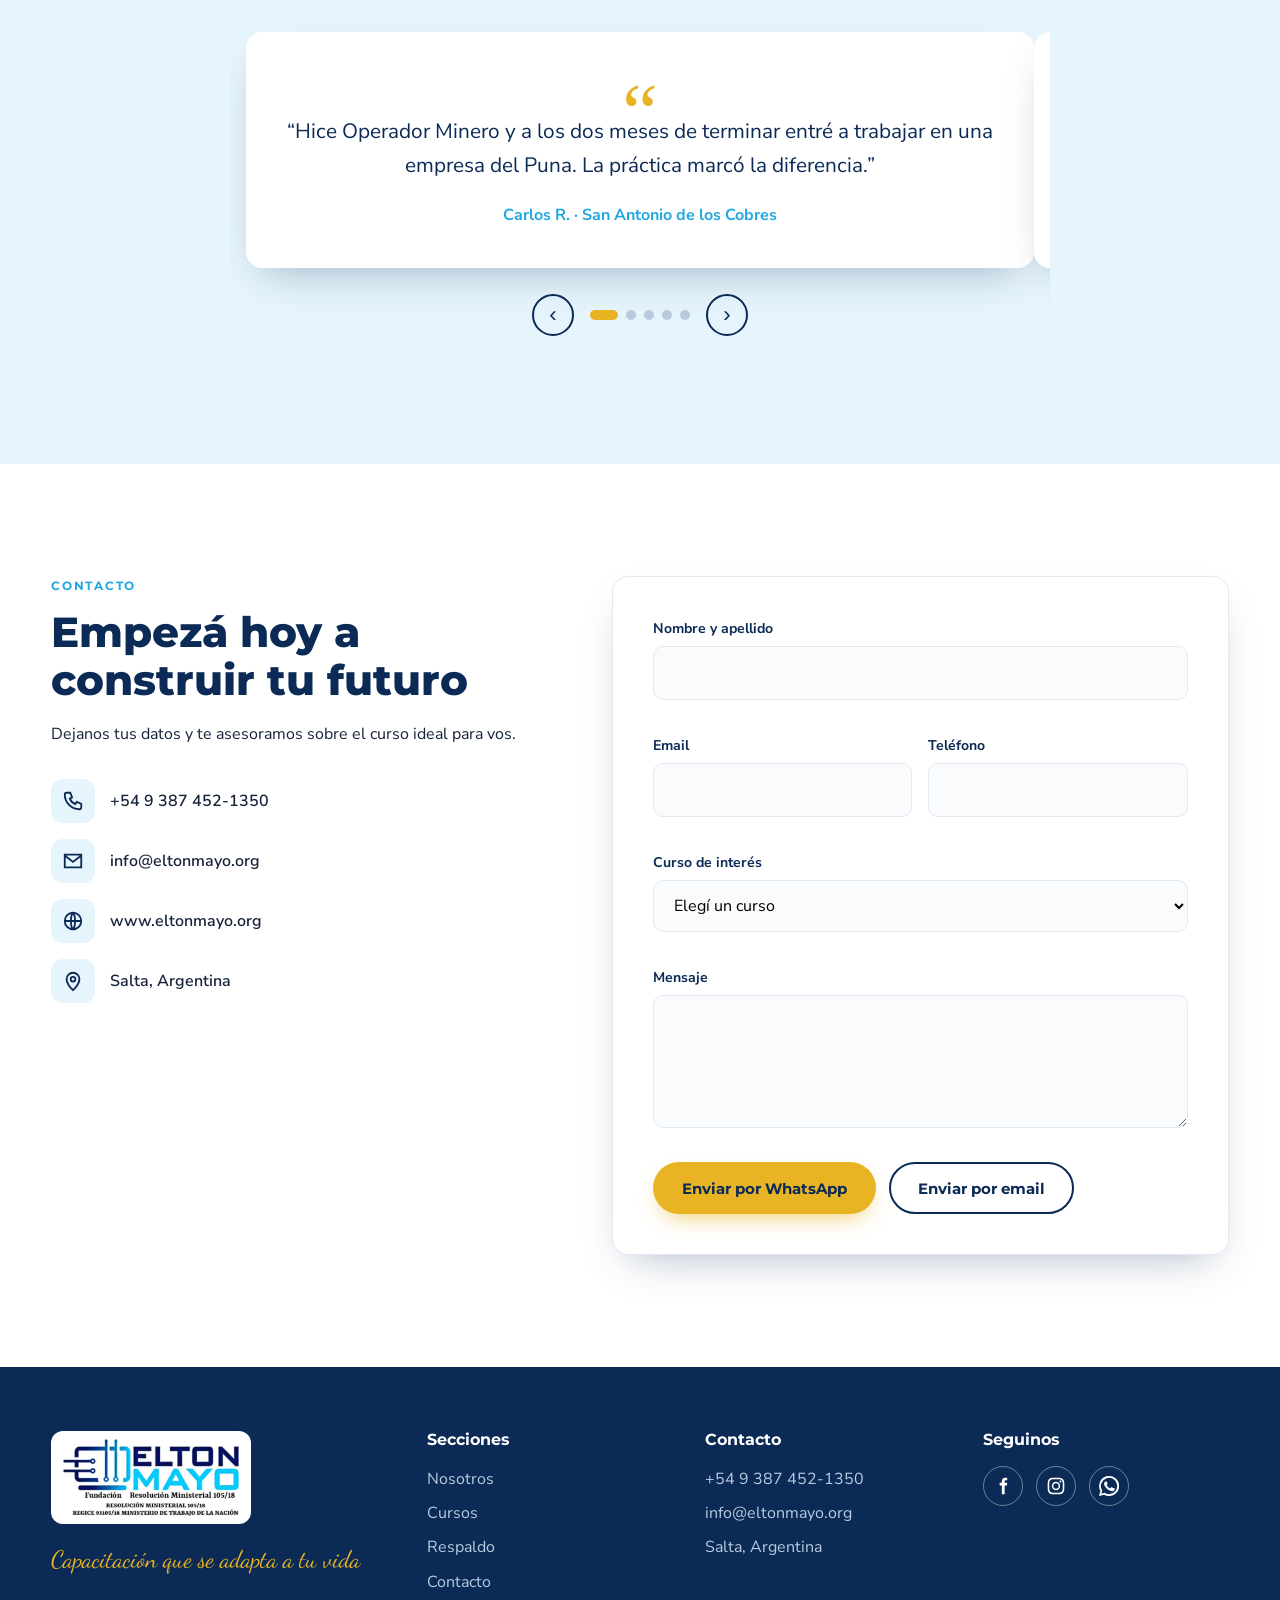
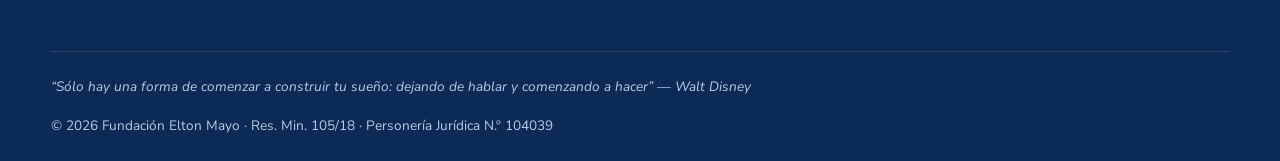
==== commit a2c644c0: "fixed css" ====
--- a/index.html
+++ b/index.html
@@ -13,7 +13,7 @@
   <link rel="preconnect" href="https://fonts.googleapis.com" />
   <link rel="preconnect" href="https://fonts.gstatic.com" crossorigin />
   <link href="https://fonts.googleapis.com/css2?family=Montserrat:wght@500;700;800;900&family=Nunito+Sans:wght@400;600;700&family=Dancing+Script:wght@700&display=swap" rel="stylesheet" />
-  <link rel="stylesheet" href="styles.css" />
+  <link rel="stylesheet" href="./styles.css" />
 </head>
 <body>
 
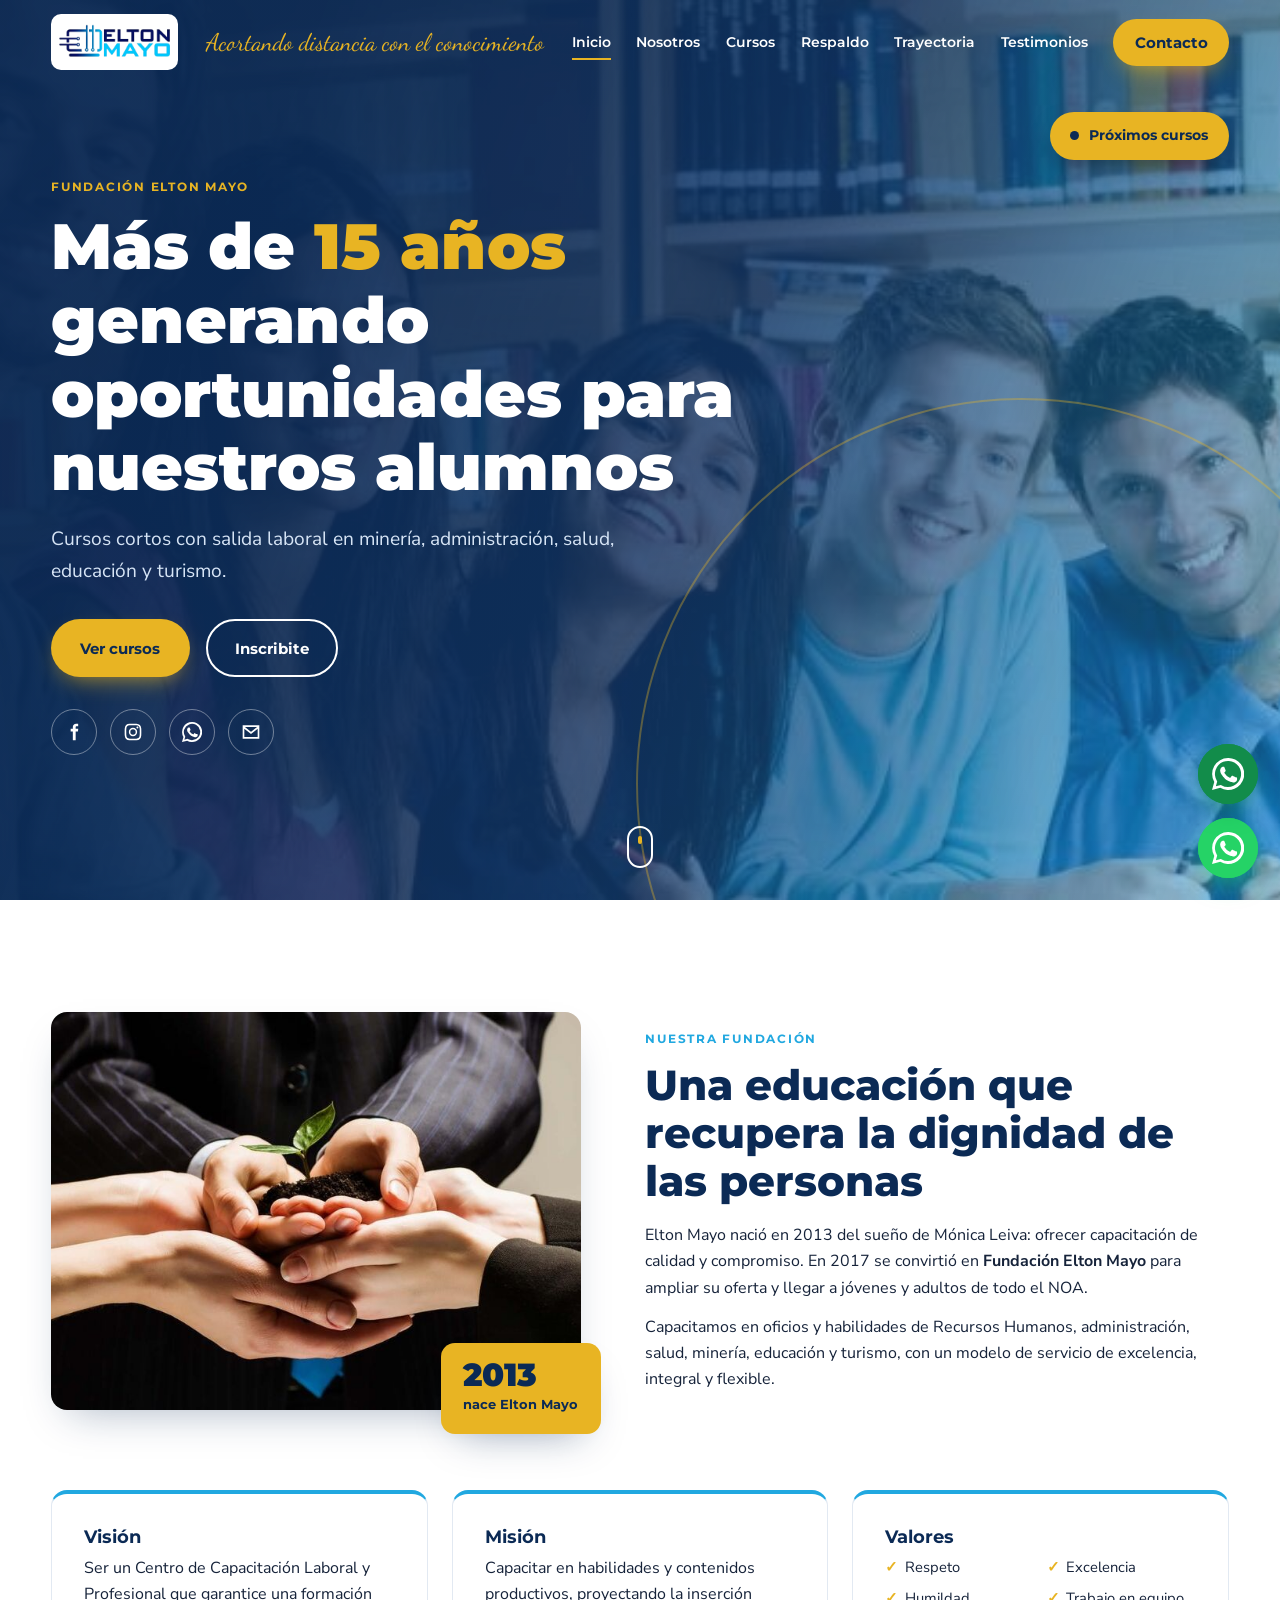
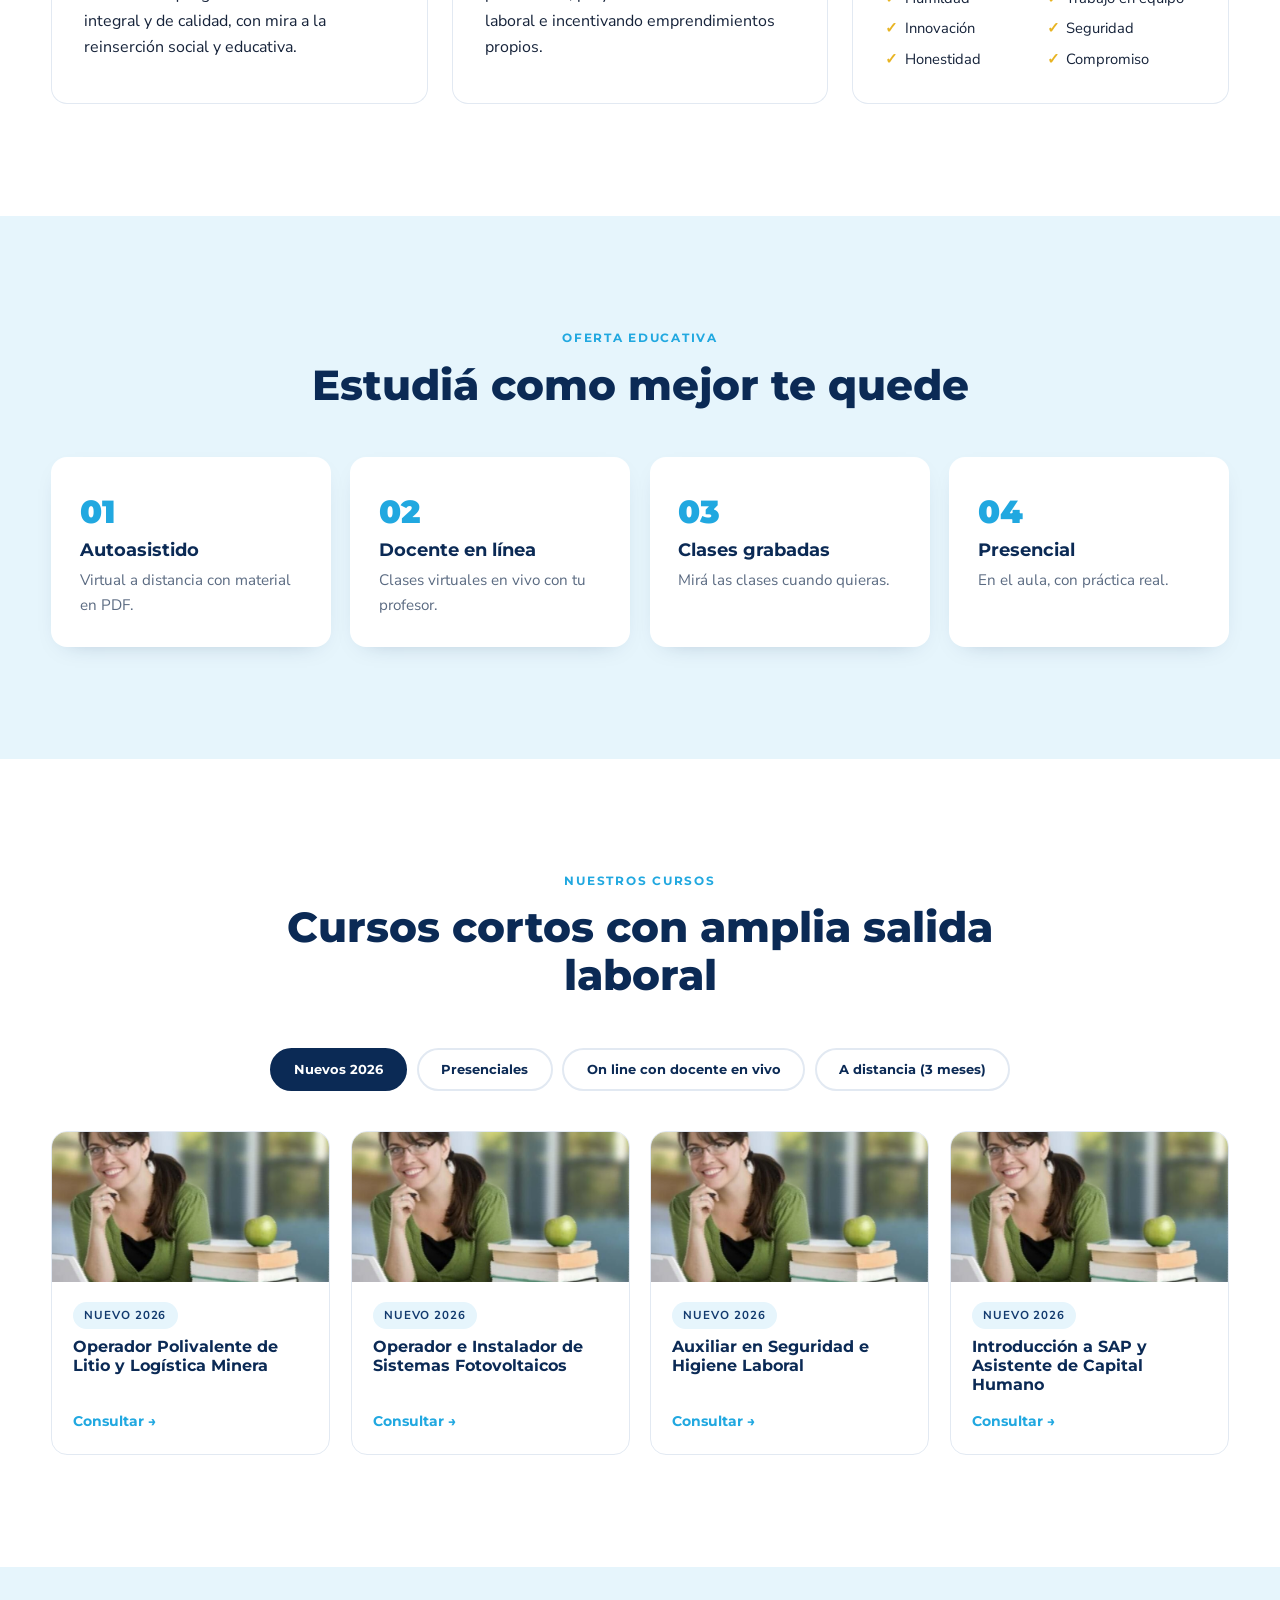
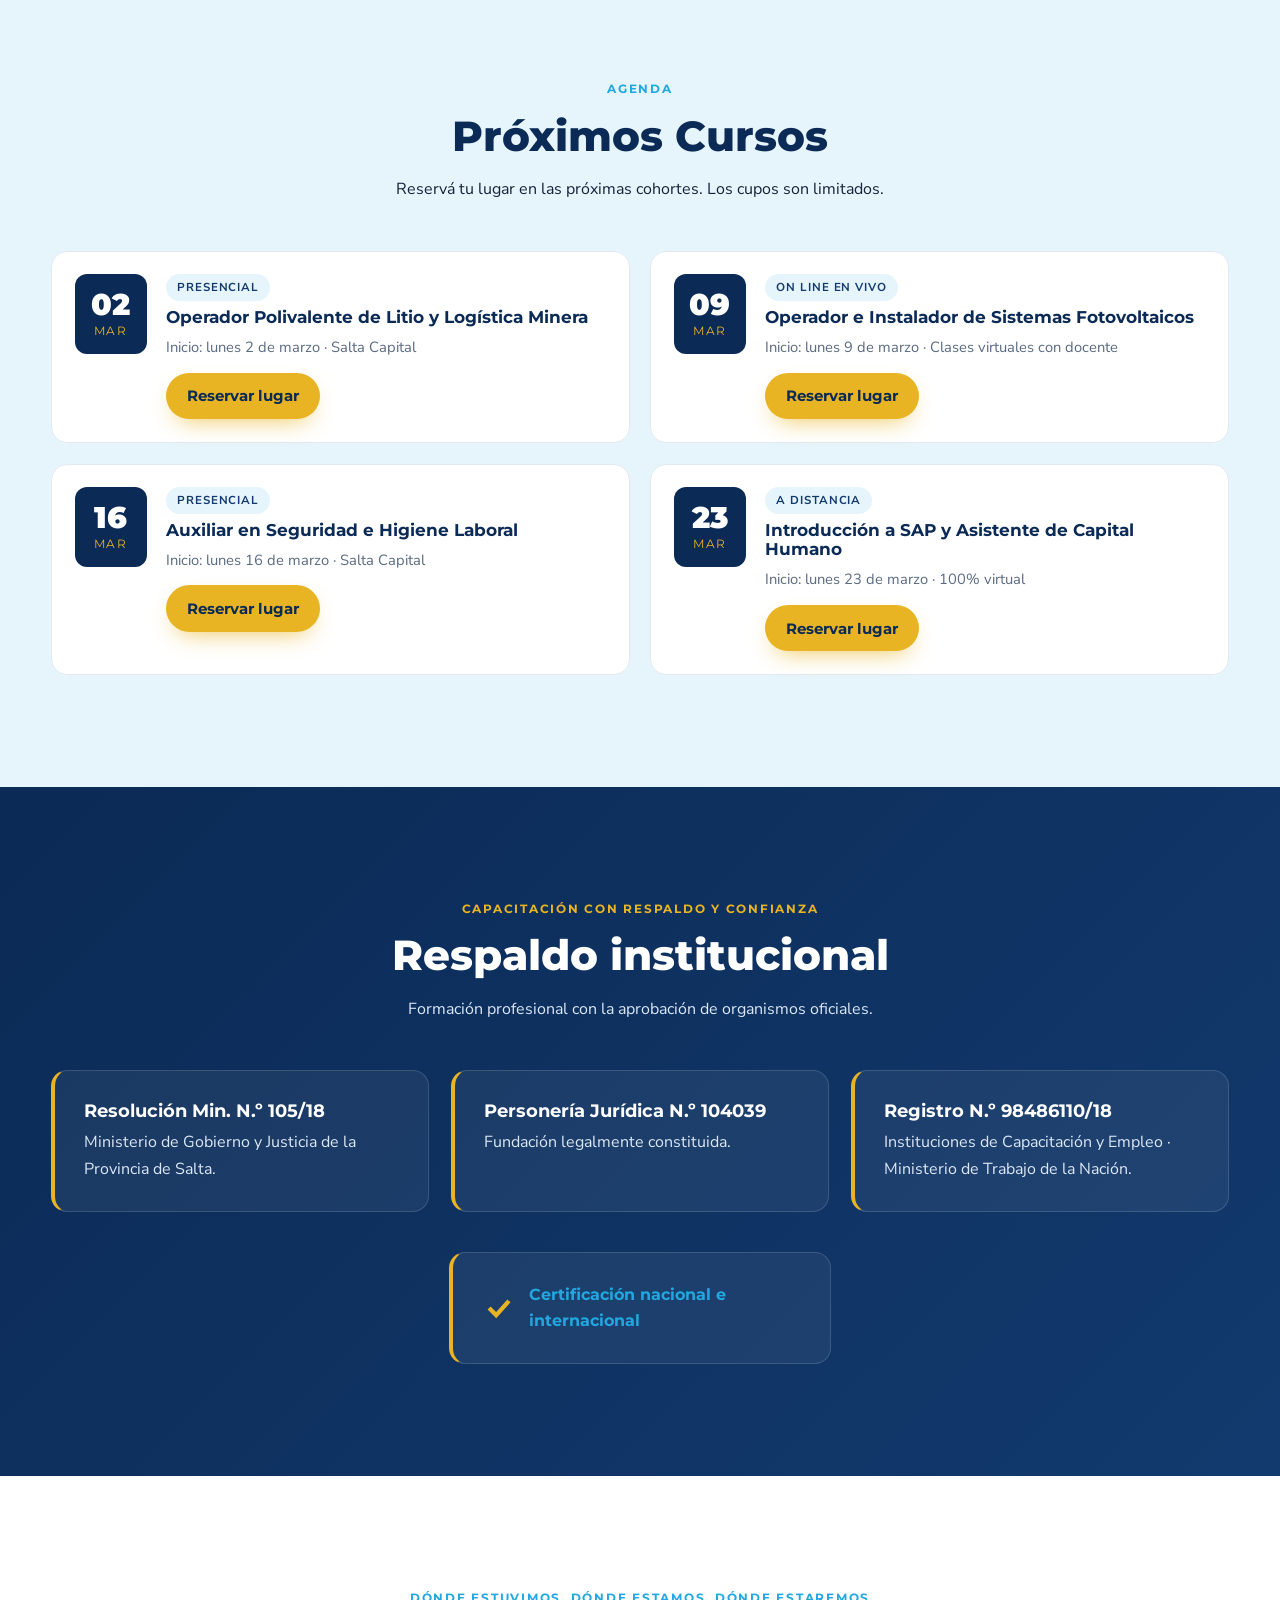
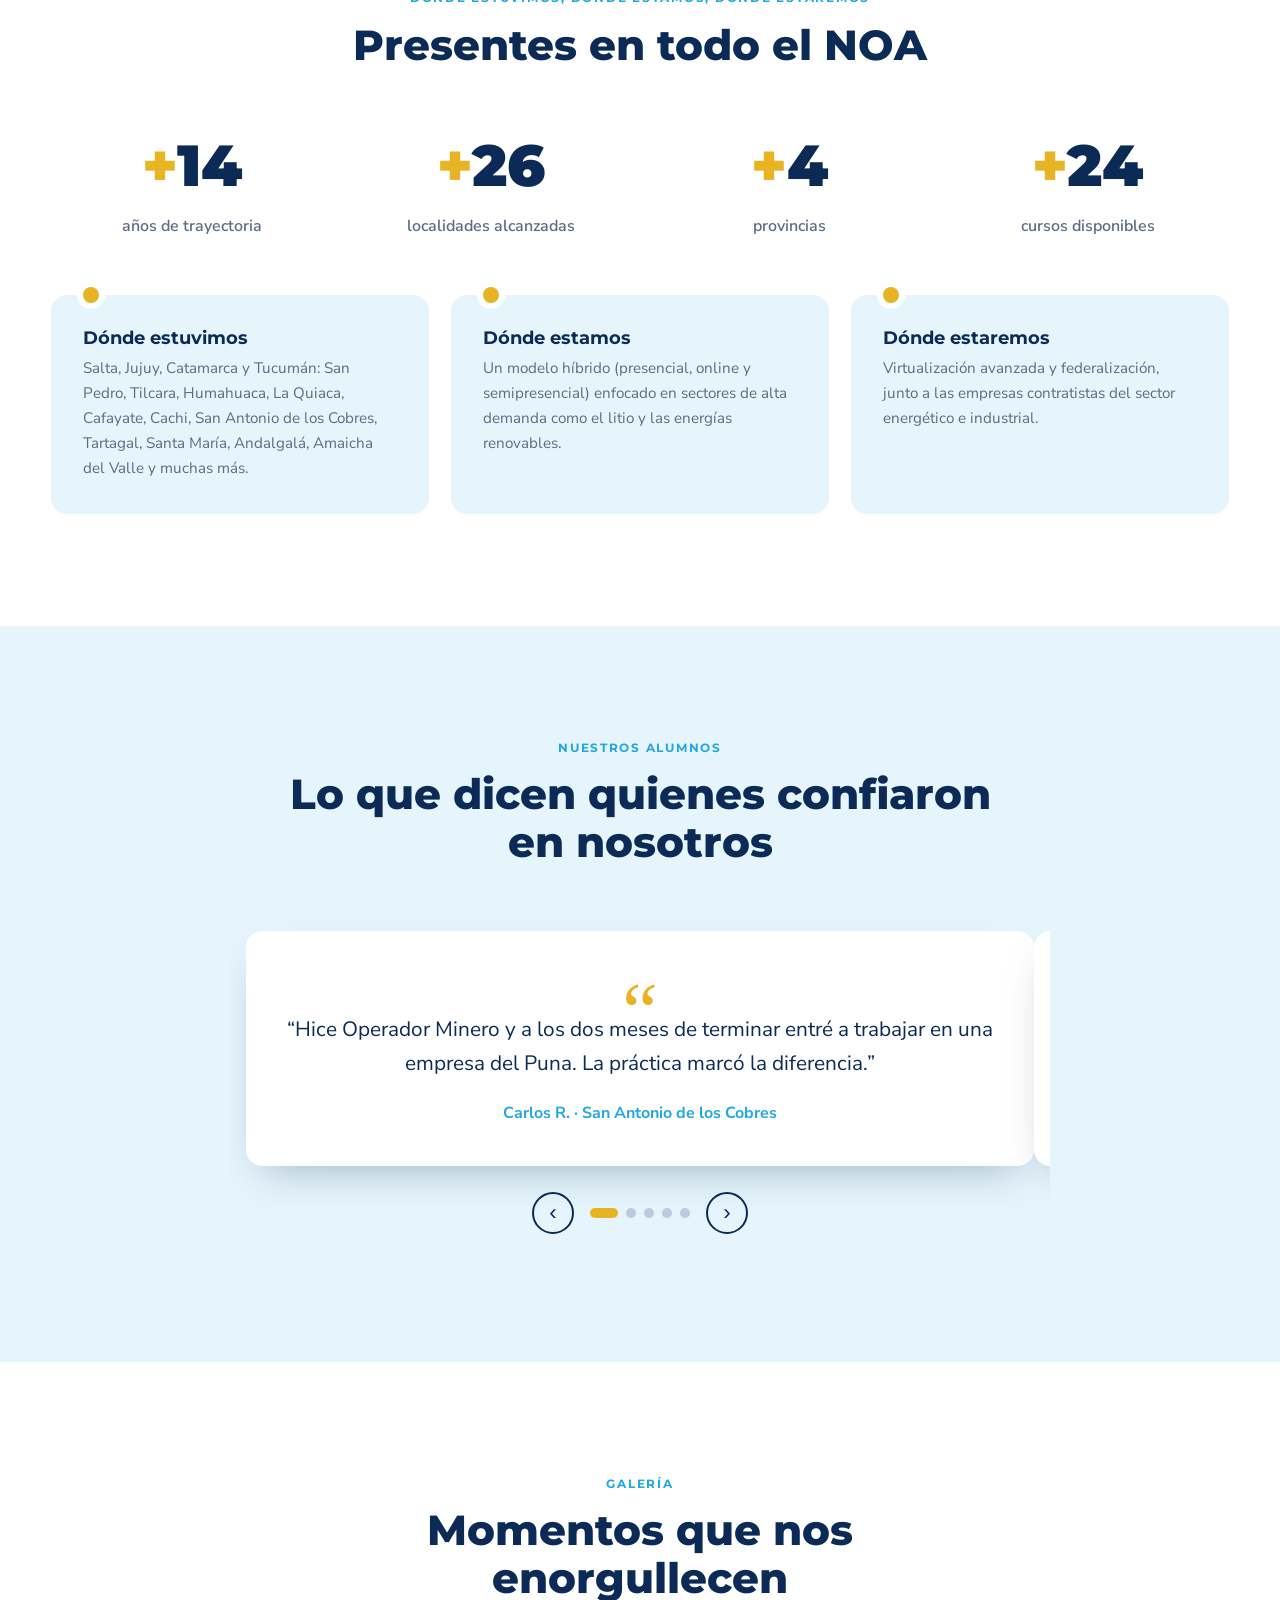
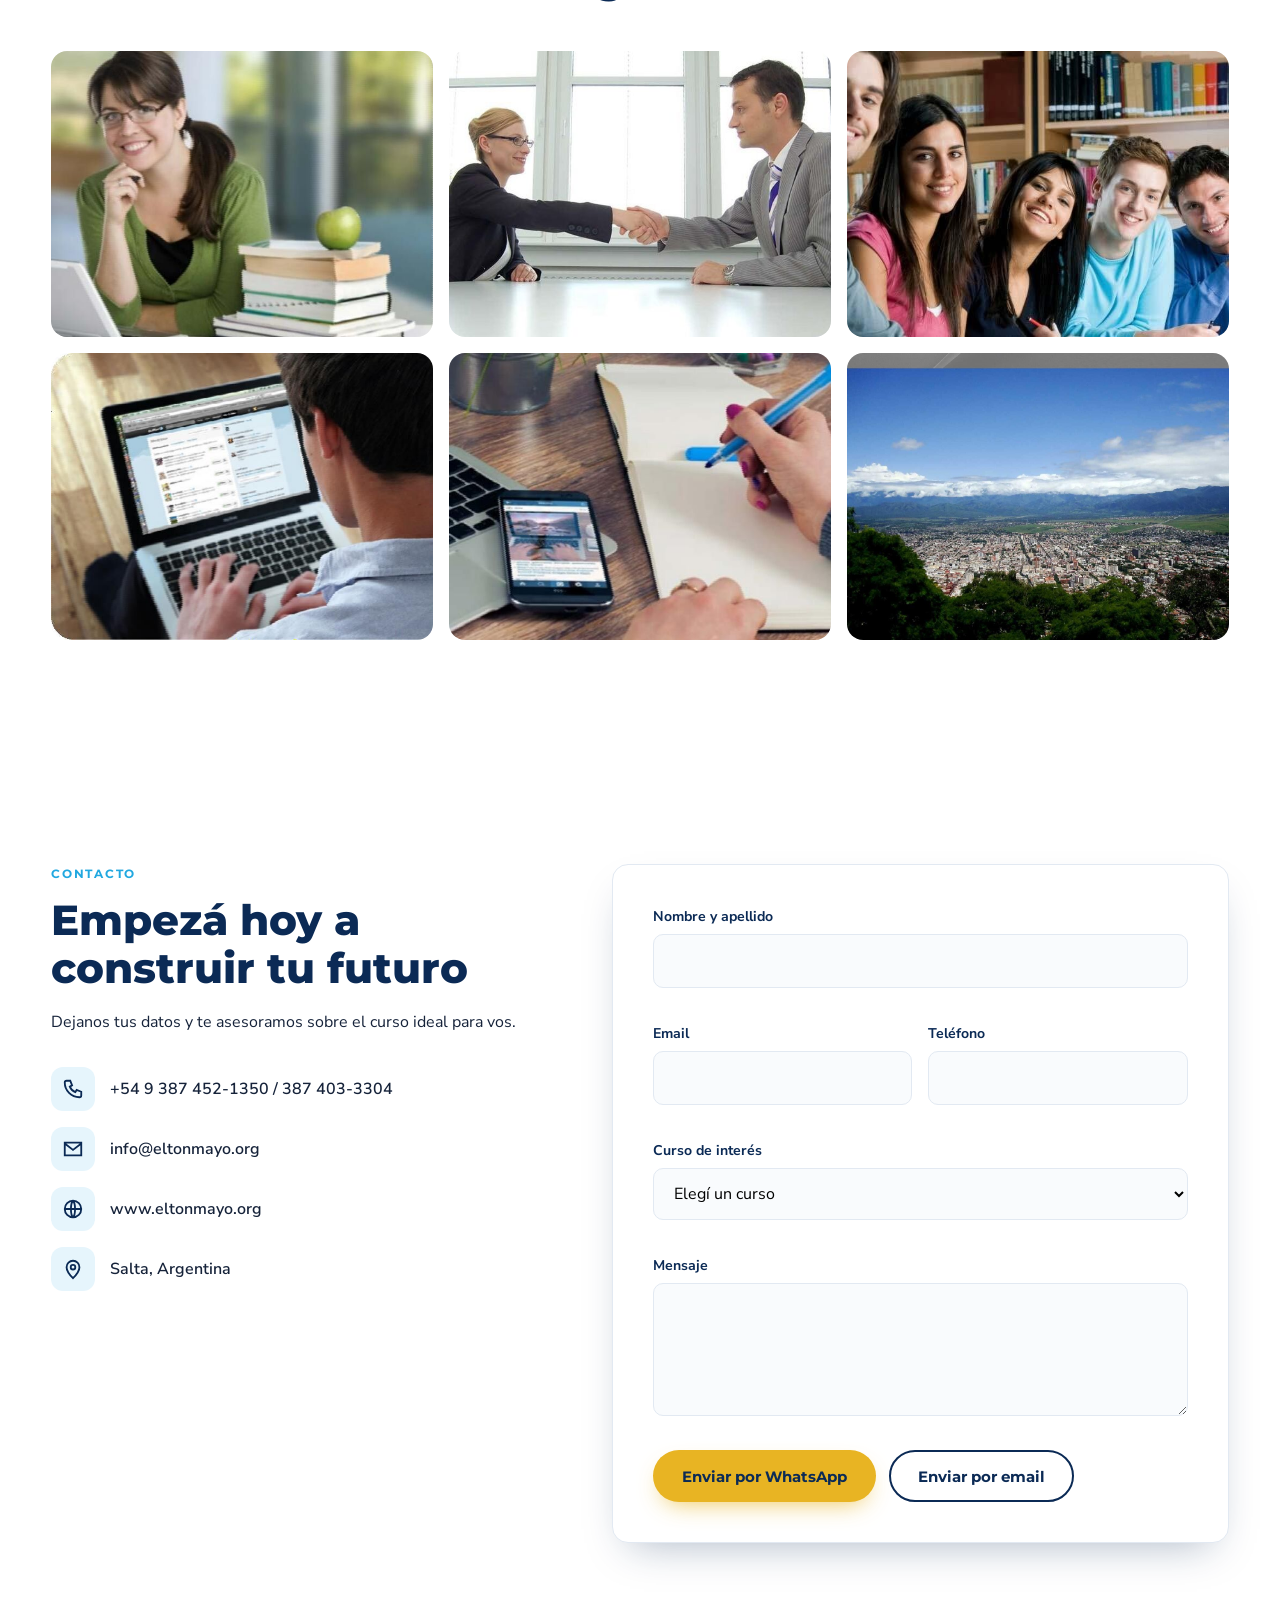
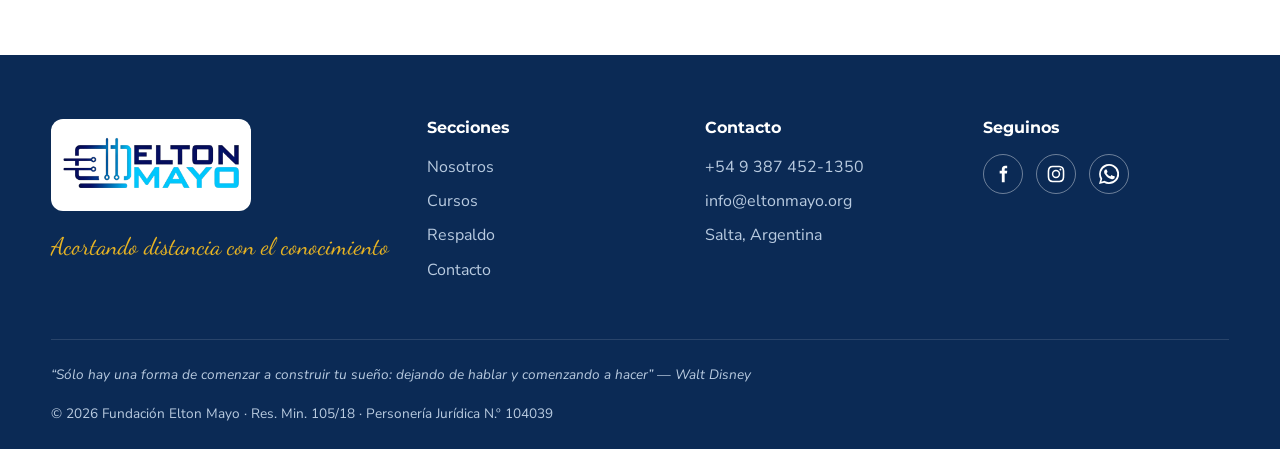
==== commit fe972fed: "segunda correccion" ====
--- a/index.html
+++ b/index.html
@@ -3,7 +3,7 @@
 <head>
   <meta charset="UTF-8" />
   <meta name="viewport" content="width=device-width, initial-scale=1.0" />
-  <title>Fundación Elton Mayo | Cursos de formación con salida laboral</title>
+  <title>Fundación Elton Mayo</title>
   <meta name="description" content="Más de 15 años generando oportunidades. Cursos presenciales y a distancia con salida laboral en Salta, Jujuy, Catamarca y Tucumán." />
   <meta property="og:title" content="Fundación Elton Mayo | Centro de Instrucción Laboral" />
   <meta property="og:description" content="Cursos con salida laboral: minería, litio, administración, salud, turismo y más." />
@@ -31,7 +31,8 @@
 
 <header class="nav" id="nav">
   <div class="container nav__inner">
-    <a href="#inicio" class="nav__brand"><img src="img/logo.png" alt="Fundación Elton Mayo" /></a>
+    <a href="#inicio" class="nav__brand"><img src="img/logo2.png" alt="Fundación Elton Mayo" /></a>
+    <p class="script">Acortando distancia con el conocimiento</p>
     <button class="nav__toggle" id="navToggle" aria-label="Abrir menú" aria-expanded="false"><span></span><span></span><span></span></button>
     <nav class="nav__menu" id="navMenu">
       <a href="#inicio">Inicio</a>
@@ -50,9 +51,9 @@
   <section class="hero" id="inicio">
     <div class="hero__bg" style="background-image:url('img/alumnos.jpg')"></div>
     <div class="container hero__content">
-      <p class="eyebrow">Centro de Instrucción Laboral · Res. Min. 105/18</p>
+      <p class="eyebrow">Fundación Elton Mayo</p>
       <h1>Más de <span class="gold">15 años</span> generando oportunidades para nuestros alumnos</h1>
-      <p class="hero__lead">Acortando distancias con el conocimiento. Cursos cortos con salida laboral en minería, administración, salud, educación y turismo.</p>
+      <p class="hero__lead">Cursos cortos con salida laboral en minería, administración, salud, educación y turismo.</p>
       <div class="hero__cta">
         <a href="#cursos" class="btn btn--gold">Ver cursos</a>
         <a href="#contacto" class="btn btn--ghost">Inscribite</a>
@@ -64,6 +65,7 @@
         <a href="mailto:info@eltonmayo.org" aria-label="Email"><svg><use href="#i-mail"/></svg></a>
       </div>
     </div>
+    <a href="#proximos" class="hero__next"><span class="hero__next-dot"></span>Próximos cursos</a>
     <a href="#nosotros" class="hero__scroll" aria-label="Bajar"><span></span></a>
   </section>
 
@@ -72,7 +74,7 @@
     <div class="container split">
       <div class="split__media"><img src="img/manos.jpg" alt="Manos sosteniendo una planta" loading="lazy" /><div class="badge-year"><strong>2013</strong><span>nace Elton Mayo</span></div></div>
       <div>
-        <p class="eyebrow eyebrow--dark">Nuestra empresa</p>
+        <p class="eyebrow eyebrow--dark">Nuestra fundación</p>
         <h2>Una educación que recupera la dignidad de las personas</h2>
         <p>Elton Mayo nació en 2013 del sueño de Mónica Leiva: ofrecer capacitación de calidad y compromiso. En 2017 se convirtió en <strong>Fundación Elton Mayo</strong> para ampliar su oferta y llegar a jóvenes y adultos de todo el NOA.</p>
         <p>Capacitamos en oficios y habilidades de Recursos Humanos, administración, salud, minería, educación y turismo, con un modelo de servicio de excelencia, integral y flexible.</p>
@@ -107,25 +109,73 @@
       <div class="tabs" role="tablist">
         <button class="tab is-active" data-tab="nuevos" role="tab">Nuevos 2026</button>
         <button class="tab" data-tab="presenciales" role="tab">Presenciales</button>
+        <button class="tab" data-tab="online-docente" role="tab">On line con docente en vivo</button>
         <button class="tab" data-tab="distancia" role="tab">A distancia (3 meses)</button>
       </div>
       <div class="courses" id="courses"></div>
+    </div>
+  </section>
+
+  <!-- PRÓXIMOS CURSOS -->
+  <!-- Editá fechas, modalidad y cupos de cada tarjeta según el calendario real -->
+  <section class="section section--tint reveal" id="proximos">
+    <div class="container">
+      <div class="head"><p class="eyebrow eyebrow--dark">Agenda</p><h2>Próximos Cursos</h2><p>Reservá tu lugar en las próximas cohortes. Los cupos son limitados.</p></div>
+      <div class="upcoming">
+        <article class="up reveal">
+          <div class="up__date"><strong>02</strong><span>Mar</span></div>
+          <div class="up__body">
+            <span class="course__tag">Presencial</span>
+            <h3>Operador Polivalente de Litio y Logística Minera</h3>
+            <p>Inicio: lunes 2 de marzo · Salta Capital</p>
+            <a href="https://wa.me/5493874521350?text=Hola%2C%20quiero%20reservar%20un%20lugar%20en%3A%20Operador%20Polivalente%20de%20Litio%20y%20Log%C3%ADstica%20Minera" target="_blank" rel="noopener" class="btn btn--gold btn--sm">Reservar lugar</a>
+          </div>
+        </article>
+        <article class="up reveal">
+          <div class="up__date"><strong>09</strong><span>Mar</span></div>
+          <div class="up__body">
+            <span class="course__tag">On line en vivo</span>
+            <h3>Operador e Instalador de Sistemas Fotovoltaicos</h3>
+            <p>Inicio: lunes 9 de marzo · Clases virtuales con docente</p>
+            <a href="https://wa.me/5493874521350?text=Hola%2C%20quiero%20reservar%20un%20lugar%20en%3A%20Operador%20e%20Instalador%20de%20Sistemas%20Fotovoltaicos" target="_blank" rel="noopener" class="btn btn--gold btn--sm">Reservar lugar</a>
+          </div>
+        </article>
+        <article class="up reveal">
+          <div class="up__date"><strong>16</strong><span>Mar</span></div>
+          <div class="up__body">
+            <span class="course__tag">Presencial</span>
+            <h3>Auxiliar en Seguridad e Higiene Laboral</h3>
+            <p>Inicio: lunes 16 de marzo · Salta Capital</p>
+            <a href="https://wa.me/5493874521350?text=Hola%2C%20quiero%20reservar%20un%20lugar%20en%3A%20Auxiliar%20en%20Seguridad%20e%20Higiene%20Laboral" target="_blank" rel="noopener" class="btn btn--gold btn--sm">Reservar lugar</a>
+          </div>
+        </article>
+        <article class="up reveal">
+          <div class="up__date"><strong>23</strong><span>Mar</span></div>
+          <div class="up__body">
+            <span class="course__tag">A distancia</span>
+            <h3>Introducción a SAP y Asistente de Capital Humano</h3>
+            <p>Inicio: lunes 23 de marzo · 100% virtual</p>
+            <a href="https://wa.me/5493874521350?text=Hola%2C%20quiero%20reservar%20un%20lugar%20en%3A%20Introducci%C3%B3n%20a%20SAP%20y%20Asistente%20de%20Capital%20Humano" target="_blank" rel="noopener" class="btn btn--gold btn--sm">Reservar lugar</a>
+          </div>
+        </article>
+      </div>
     </div>
   </section>
 
   <!-- RESPALDO -->
   <section class="section section--navy reveal" id="respaldo">
     <div class="container">
-      <div class="head head--light"><p class="eyebrow">Capacitación con respaldo y confianza</p><h2>Respaldo institucional</h2><p>Formación profesional con el aval de organismos oficiales.</p></div>
+      <div class="head head--light"><p class="eyebrow">Capacitación con respaldo y confianza</p><h2>Respaldo institucional</h2><p>Formación profesional con la aprobación de organismos oficiales.</p></div>
       <div class="creds">
         <div class="cred reveal"><h3>Resolución Min. N.º 105/18</h3><p>Ministerio de Gobierno y Justicia de la Provincia de Salta.</p></div>
         <div class="cred reveal"><h3>Personería Jurídica N.º 104039</h3><p>Fundación legalmente constituida.</p></div>
         <div class="cred reveal"><h3>Registro N.º 98486110/18</h3><p>Instituciones de Capacitación y Empleo · Ministerio de Trabajo de la Nación.</p></div>
       </div>
       <div class="perks">
-        <div><svg><use href="#i-check"/></svg>Certificación nacional e internacional</div>
-        <div><svg><use href="#i-web"/></svg>Acceso al Portal de Empleo Nacional</div>
-        <div><svg><use href="#i-check"/></svg>Verificador de certificados gratuito</div>
+        <div><svg><use /></svg></div>
+         <div class="cred reveal"><svg><use href="#i-check"/></svg>Certificación nacional e internacional</div>
+          <div><svg><use/></svg></div>
+
       </div>
     </div>
   </section>
@@ -169,6 +219,21 @@
     </div>
   </section>
 
+  <!-- GALERÍA -->
+  <section class="section reveal" id="galeria">
+    <div class="container">
+      <div class="head"><p class="eyebrow eyebrow--dark">Galería</p><h2>Momentos que nos enorgullecen</h2></div>
+      <div class="gallery" id="gallery">
+        <button class="gallery__item" type="button"><img src="img/presencial.jpg" alt="Clase presencial" loading="lazy" /></button>
+        <button class="gallery__item" type="button"><img src="img/egresados.jpg" alt="Egresados de la fundación" loading="lazy" /></button>
+        <button class="gallery__item" type="button"><img src="img/alumnos.jpg" alt="Alumnos en el aula" loading="lazy" /></button>
+        <button class="gallery__item" type="button"><img src="img/virtual.jpg" alt="Clase virtual" loading="lazy" /></button>
+        <button class="gallery__item" type="button"><img src="img/distancia.jpg" alt="Estudio a distancia" loading="lazy" /></button>
+        <button class="gallery__item" type="button"><img src="img/salta.jpg" alt="Salta" loading="lazy" /></button>
+      </div>
+    </div>
+  </section>
+
   <!-- CONTACTO -->
   <section class="section reveal" id="contacto">
     <div class="container contact">
@@ -177,7 +242,7 @@
         <h2>Empezá hoy a construir tu futuro</h2>
         <p>Dejanos tus datos y te asesoramos sobre el curso ideal para vos.</p>
         <ul class="info">
-          <li><svg><use href="#i-phone"/></svg><a href="tel:+5493874521350">+54 9 387 452-1350</a></li>
+          <li><svg><use href="#i-phone"/></svg><a>+54 9 387 452-1350 / 387 403-3304</a></li>
           <li><svg><use href="#i-mail"/></svg><a href="mailto:info@eltonmayo.org">info@eltonmayo.org</a></li>
           <li><svg><use href="#i-web"/></svg><a href="https://www.eltonmayo.org" target="_blank" rel="noopener">www.eltonmayo.org</a></li>
           <li><svg><use href="#i-pin"/></svg>Salta, Argentina</li>
@@ -204,8 +269,8 @@
 <footer class="footer">
   <div class="container footer__grid">
     <div>
-      <img src="img/logo.png" alt="Fundación Elton Mayo" class="footer__logo" />
-      <p class="script">Capacitación que se adapta a tu vida</p>
+      <img src="img/logo2.png" alt="Fundación Elton Mayo" class="footer__logo" />
+      <p class="script">Acortando distancia con el conocimiento</p>
     </div>
     <div><h4>Secciones</h4><a href="#nosotros">Nosotros</a><a href="#cursos">Cursos</a><a href="#respaldo">Respaldo</a><a href="#contacto">Contacto</a></div>
     <div><h4>Contacto</h4><a href="tel:+5493874521350">+54 9 387 452-1350</a><a href="mailto:info@eltonmayo.org">info@eltonmayo.org</a><span>Salta, Argentina</span></div>
@@ -224,7 +289,15 @@
 </footer>
 
 <a href="https://wa.me/5493874521350?text=Hola%2C%20quiero%20informaci%C3%B3n%20sobre%20los%20cursos" class="wa-float" target="_blank" rel="noopener" aria-label="Escribinos por WhatsApp"><svg><use href="#i-wa"/></svg></a>
+<a href="https://wa.me/5493874033304?text=Hola%2C%20quiero%20informaci%C3%B3n%20sobre%20los%20cursos" class="wa-float wa-float--2" target="_blank" rel="noopener" aria-label="Escribinos por WhatsApp (segundo número)"><svg><use href="#i-wa"/></svg></a>
 <button class="to-top" id="toTop" aria-label="Volver arriba">↑</button>
+
+<dialog class="lightbox" id="lightbox" aria-label="Foto ampliada">
+  <button class="lightbox__close" type="button" data-lb="close" aria-label="Cerrar">×</button>
+  <button class="lightbox__nav lightbox__nav--prev" type="button" data-lb="prev" aria-label="Foto anterior">‹</button>
+  <figure><img id="lbImg" alt="" /><figcaption id="lbCap"></figcaption></figure>
+  <button class="lightbox__nav lightbox__nav--next" type="button" data-lb="next" aria-label="Foto siguiente">›</button>
+</dialog>
 
 <script src="script.js"></script>
 </body>
--- a/styles.css
+++ b/styles.css
@@ -38,7 +38,11 @@
 .nav{position:fixed;inset:0 0 auto;z-index:50;transition:background .3s,box-shadow .3s,padding .3s;padding:.9rem 0}
 .nav.is-scrolled{background:rgba(255,255,255,.97);box-shadow:0 6px 24px -12px rgba(11,42,85,.3);padding:.5rem 0}
 .nav__inner{display:flex;align-items:center;justify-content:space-between;gap:1rem}
-.nav__brand img{height:46px;width:auto;background:#fff;border-radius:10px;padding:4px 8px}
+.nav__brand img{height:56px;width:auto;
+                 background:#fff; 
+                 border-radius:10px;padding:4px 8px}
+.nav .script{flex:1;margin:0 .25rem;padding:0;text-align:center;transition:color .3s}
+.nav.is-scrolled .script{color:var(--navy)}
 .nav__menu{display:flex;align-items:center;gap:1.6rem}
 .nav__menu a:not(.btn){font-family:var(--font-head);font-weight:600;font-size:.9rem;color:#fff;position:relative}
 .nav.is-scrolled .nav__menu a:not(.btn){color:var(--navy)}
@@ -64,6 +68,11 @@
 .hero h1{animation-delay:.15s}.hero__lead{animation-delay:.3s}.hero__cta{animation-delay:.45s}.hero .social{animation-delay:.6s}
 .hero__scroll{position:absolute;z-index:2;bottom:2rem;left:50%;translate:-50% 0;width:26px;height:42px;border:2px solid #fff;border-radius:20px}
 .hero__scroll span{position:absolute;left:50%;top:8px;width:4px;height:8px;margin-left:-2px;background:var(--gold);border-radius:2px;animation:scroll 1.6s infinite}
+.hero__next{position:absolute;z-index:3;top:7rem;right:max(4%,calc((100% - 1180px)/2));display:inline-flex;align-items:center;gap:.6rem;font-family:var(--font-head);font-weight:700;font-size:.9rem;padding:.75rem 1.3rem;border-radius:999px;background:var(--gold);color:var(--navy);box-shadow:0 12px 28px -10px rgba(0,0,0,.5);animation:float 3s ease-in-out infinite;transition:background .25s}
+.hero__next:hover{background:var(--gold-2)}
+.hero__next-dot{width:9px;height:9px;border-radius:50%;background:var(--navy);box-shadow:0 0 0 0 rgba(11,42,85,.6);animation:ping 1.6s infinite}
+@keyframes float{0%,100%{transform:translateY(0)}50%{transform:translateY(-6px)}}
+@keyframes ping{0%{box-shadow:0 0 0 0 rgba(11,42,85,.6)}100%{box-shadow:0 0 0 10px rgba(11,42,85,0)}}
 @keyframes zoom{to{transform:scale(1)}}
 @keyframes up{to{opacity:1;transform:none}}
 @keyframes scroll{0%{opacity:1;transform:translateY(0)}100%{opacity:0;transform:translateY(14px)}}
@@ -107,6 +116,38 @@
 .course h3{font-size:1.02rem}
 .course a{margin-top:auto;font-family:var(--font-head);font-weight:700;color:var(--sky);font-size:.9rem}
 .course a:hover{color:var(--navy)}
+
+/* Próximos cursos */
+.upcoming{display:grid;grid-template-columns:repeat(2,1fr);gap:1.3rem}
+.up{display:flex;gap:1.2rem;background:#fff;border:1px solid var(--line);border-radius:var(--radius);padding:1.4rem;transition:transform .3s,box-shadow .3s}
+.up:hover{transform:translateY(-4px);box-shadow:var(--shadow)}
+.up__date{flex-shrink:0;width:72px;height:80px;border-radius:12px;background:var(--navy);color:#fff;display:flex;flex-direction:column;align-items:center;justify-content:center;font-family:var(--font-head);line-height:1}
+.up__date strong{font-size:1.9rem;font-weight:900}
+.up__date span{font-size:.78rem;text-transform:uppercase;letter-spacing:.1em;color:var(--gold);margin-top:.3rem}
+.up__body{display:flex;flex-direction:column;align-items:flex-start;gap:.45rem}
+.up__body h3{font-size:1.05rem;margin:0}
+.up__body p{color:var(--muted);font-size:.92rem}
+.up__body .btn{margin-top:.4rem}
+
+/* Galería */
+.gallery{display:grid;grid-template-columns:repeat(3,1fr);gap:1rem}
+.gallery__item{border:0;padding:0;background:none;cursor:zoom-in;border-radius:var(--radius);overflow:hidden;aspect-ratio:4/3;position:relative}
+.gallery__item img{width:100%;height:100%;object-fit:cover;transition:transform .5s}
+.gallery__item::after{content:"";position:absolute;inset:0;background:rgba(11,42,85,.35);opacity:0;transition:opacity .3s}
+.gallery__item:hover img,.gallery__item:focus-visible img{transform:scale(1.07)}
+.gallery__item:hover::after,.gallery__item:focus-visible::after{opacity:1}
+.lightbox{border:0;padding:0;background:transparent;max-width:none;max-height:none;width:100%;height:100%;margin:0;display:none;align-items:center;justify-content:center}
+.lightbox[open]{display:flex}
+.lightbox::backdrop{background:rgba(6,20,42,.9)}
+.lightbox figure{max-width:min(1000px,88vw);text-align:center}
+.lightbox img{max-height:80vh;width:auto;margin:0 auto;border-radius:12px;box-shadow:0 20px 60px rgba(0,0,0,.5);animation:up .3s ease both;opacity:0;transform:translateY(12px)}
+.lightbox figcaption{color:#dbe7f5;margin-top:.8rem;font-family:var(--font-head);font-weight:600}
+.lightbox__close,.lightbox__nav{position:absolute;border:0;cursor:pointer;color:#fff;background:rgba(255,255,255,.12);border-radius:50%;width:48px;height:48px;font-size:1.8rem;line-height:1;transition:background .25s}
+.lightbox__close:hover,.lightbox__nav:hover{background:var(--gold);color:var(--navy)}
+.lightbox__close{top:1.2rem;right:1.2rem}
+.lightbox__nav{top:50%;translate:0 -50%}
+.lightbox__nav--prev{left:1.2rem}
+.lightbox__nav--next{right:1.2rem}
 
 /* Respaldo */
 .creds{display:grid;grid-template-columns:repeat(3,1fr);gap:1.4rem}
@@ -173,8 +214,10 @@
 .wa-float svg{width:32px;height:32px}
 .wa-float::before{content:"";position:absolute;inset:0;border-radius:50%;background:#25d366;z-index:-1;animation:pulse 2s infinite}
 .wa-float:hover{transform:scale(1.1)}
+.wa-float--2{bottom:6rem;background:#128c4a;box-shadow:0 10px 25px -6px rgba(18,140,74,.6)}
+.wa-float--2::before{background:#128c4a}
 @keyframes pulse{0%{transform:scale(1);opacity:.7}100%{transform:scale(1.7);opacity:0}}
-.to-top{position:fixed;right:1.75rem;bottom:6rem;z-index:60;width:44px;height:44px;border-radius:50%;border:0;background:var(--navy);color:#fff;font-size:1.2rem;cursor:pointer;opacity:0;pointer-events:none;transform:translateY(10px);transition:.3s}
+.to-top{position:fixed;right:1.75rem;bottom:10.6rem;z-index:60;width:44px;height:44px;border-radius:50%;border:0;background:var(--navy);color:#fff;font-size:1.2rem;cursor:pointer;opacity:0;pointer-events:none;transform:translateY(10px);transition:.3s}
 .to-top.show{opacity:1;pointer-events:auto;transform:none}
 
 /* Reveal */
@@ -196,6 +239,8 @@
   .modes,.stats{grid-template-columns:repeat(2,1fr)}
   .perks{grid-template-columns:1fr}
   .footer__grid{grid-template-columns:1fr 1fr}
+  .upcoming{grid-template-columns:1fr}
+  .hero__next{top:5.5rem}
 }
 @media (max-width:560px){
   .row2,.footer__grid{grid-template-columns:1fr}
@@ -203,6 +248,10 @@
   .badge-year{right:.5rem}
   .hero__cta .btn{flex:1}
   .nav__brand img{height:38px}
+  .gallery{grid-template-columns:repeat(2,1fr);gap:.6rem}
+  .up{flex-direction:column}
+  .hero__next{font-size:.8rem;padding:.6rem 1rem}
+  .lightbox__nav{top:auto;bottom:1.2rem;translate:none}
 }
 @media (prefers-reduced-motion:reduce){
   *,*::before,*::after{animation:none!important;transition:none!important}
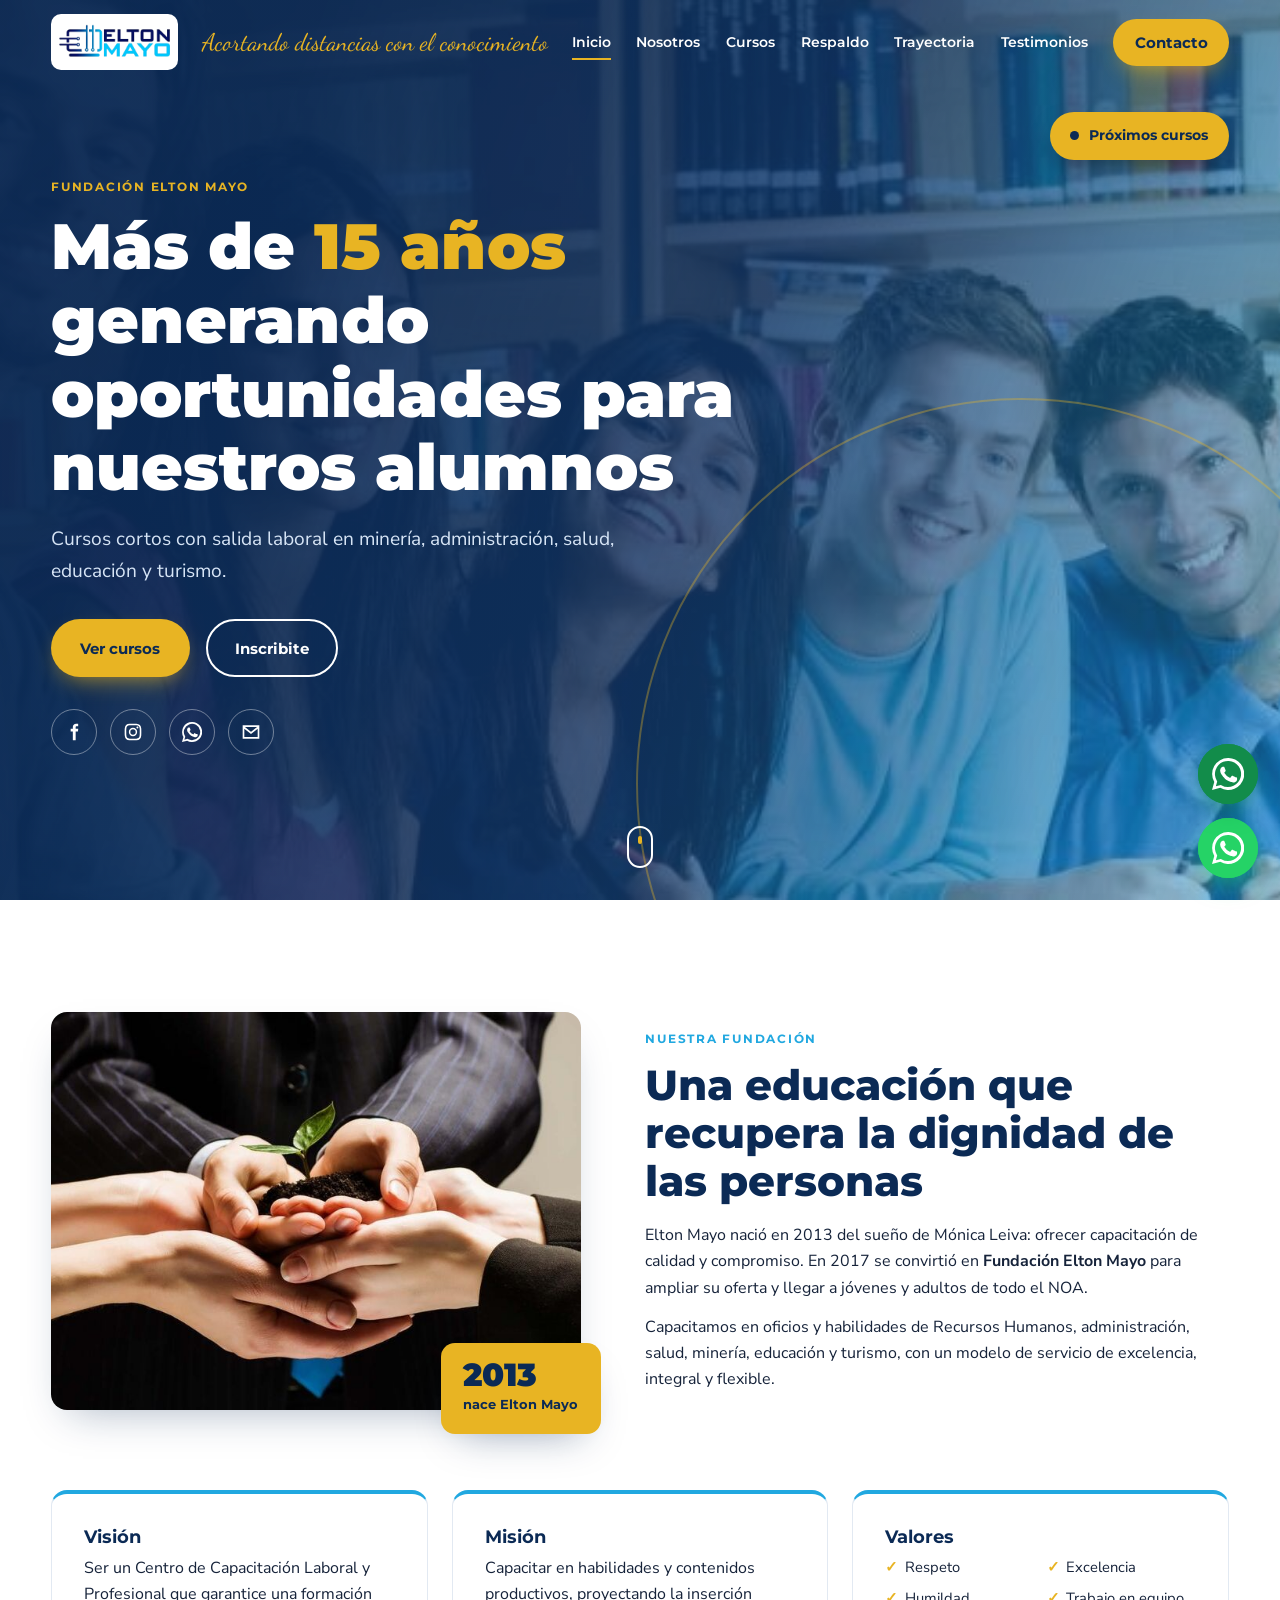
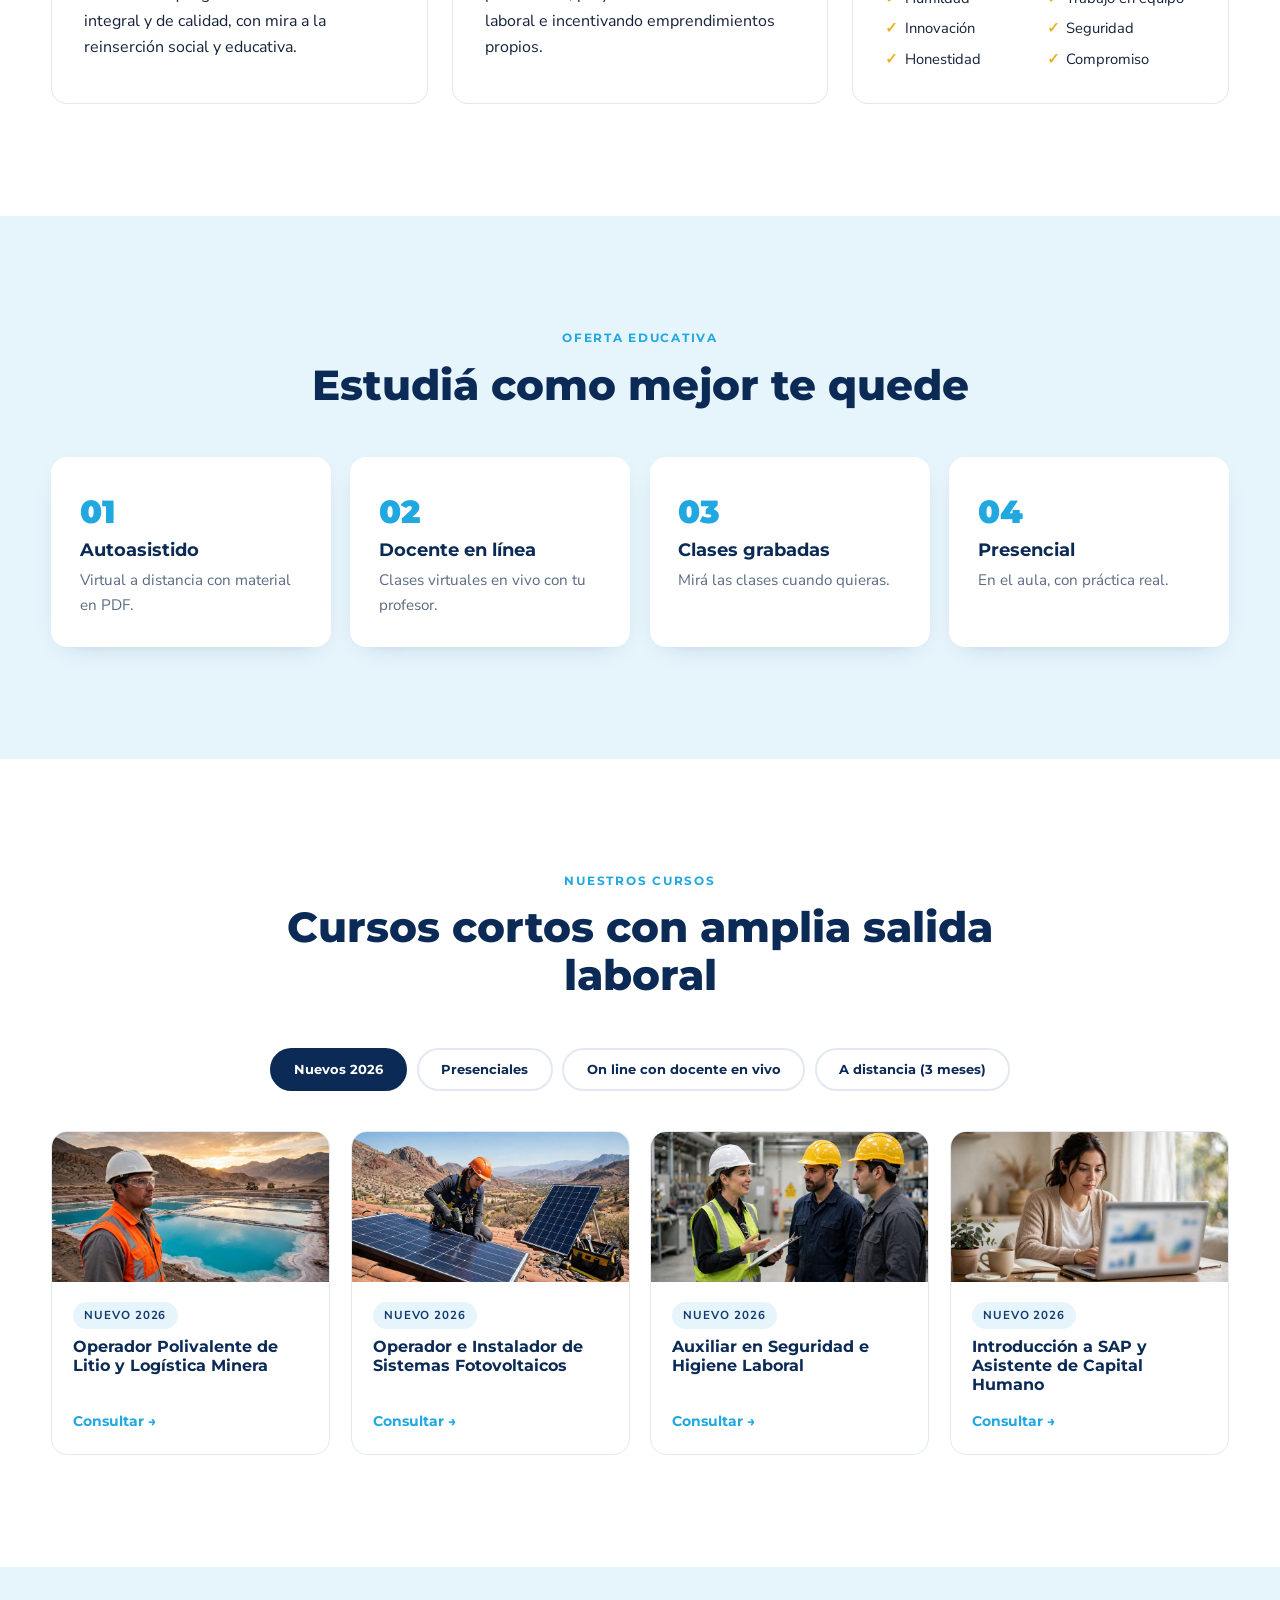
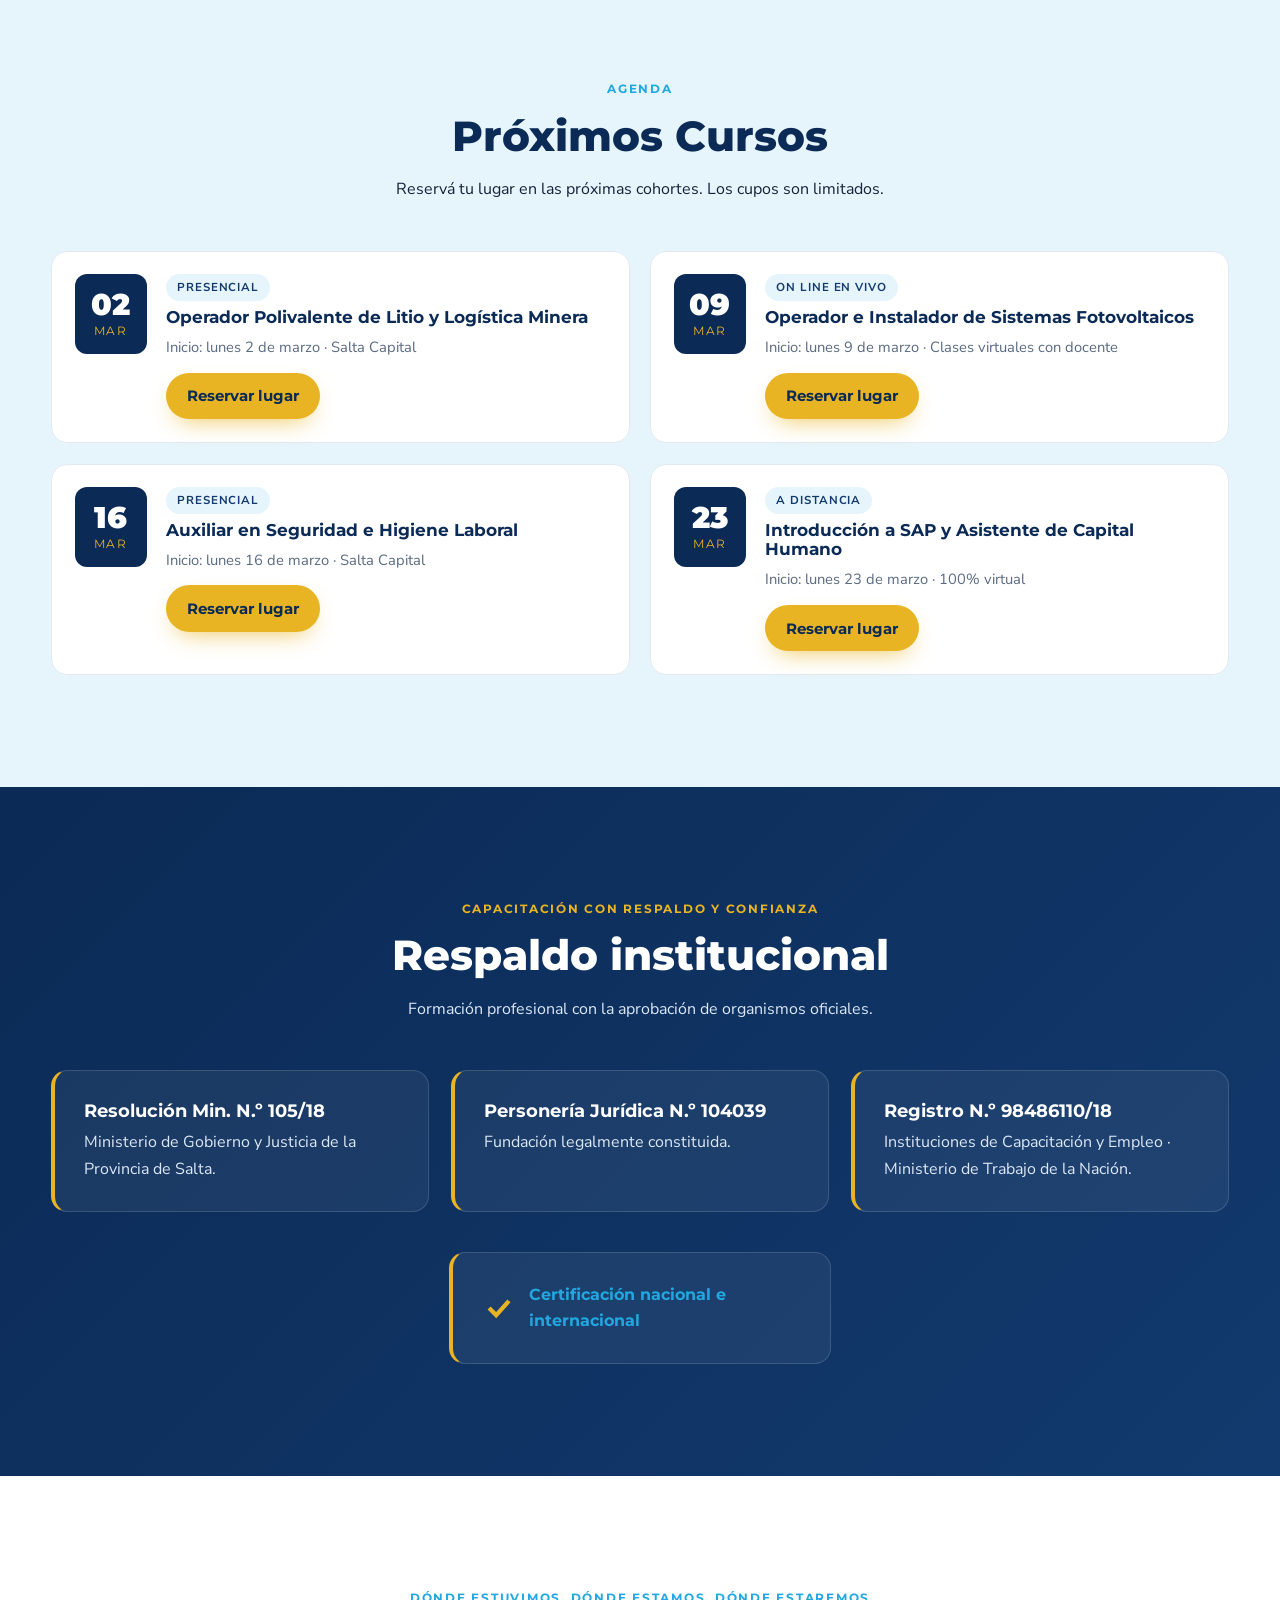
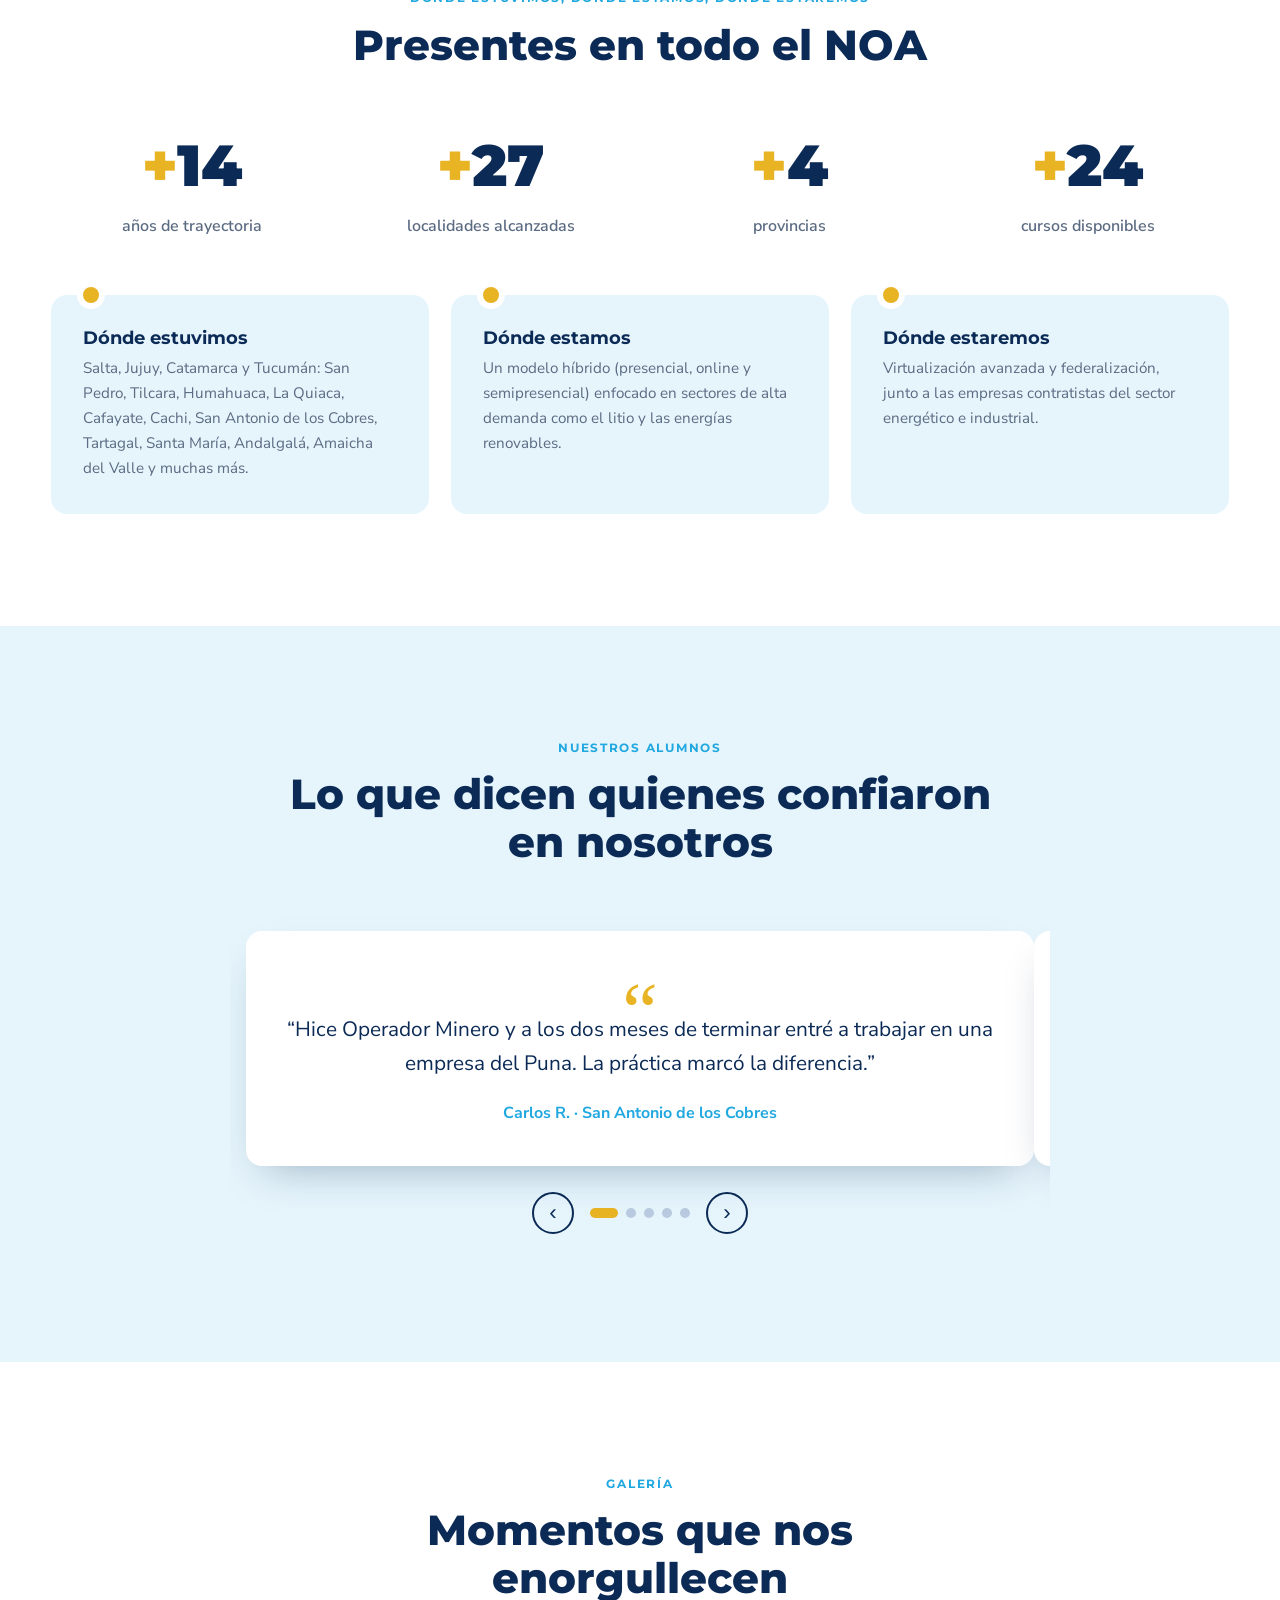
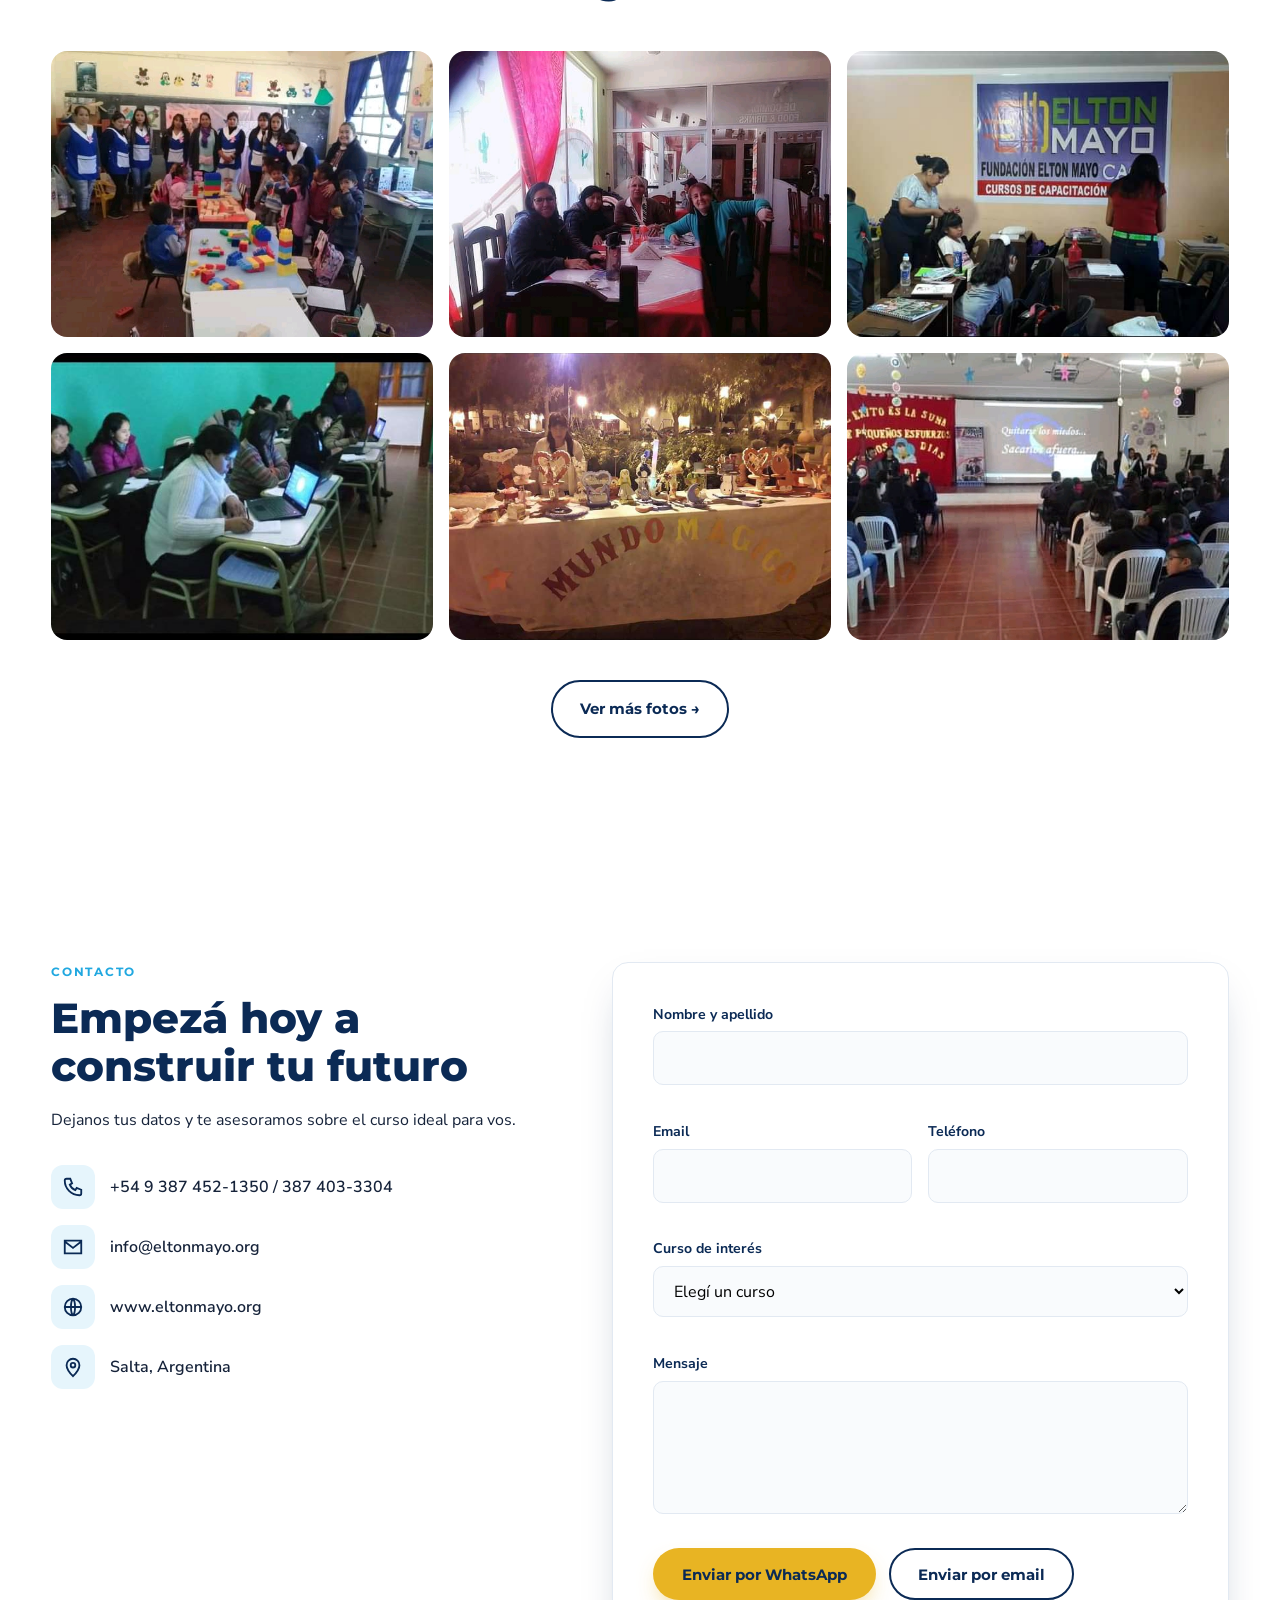
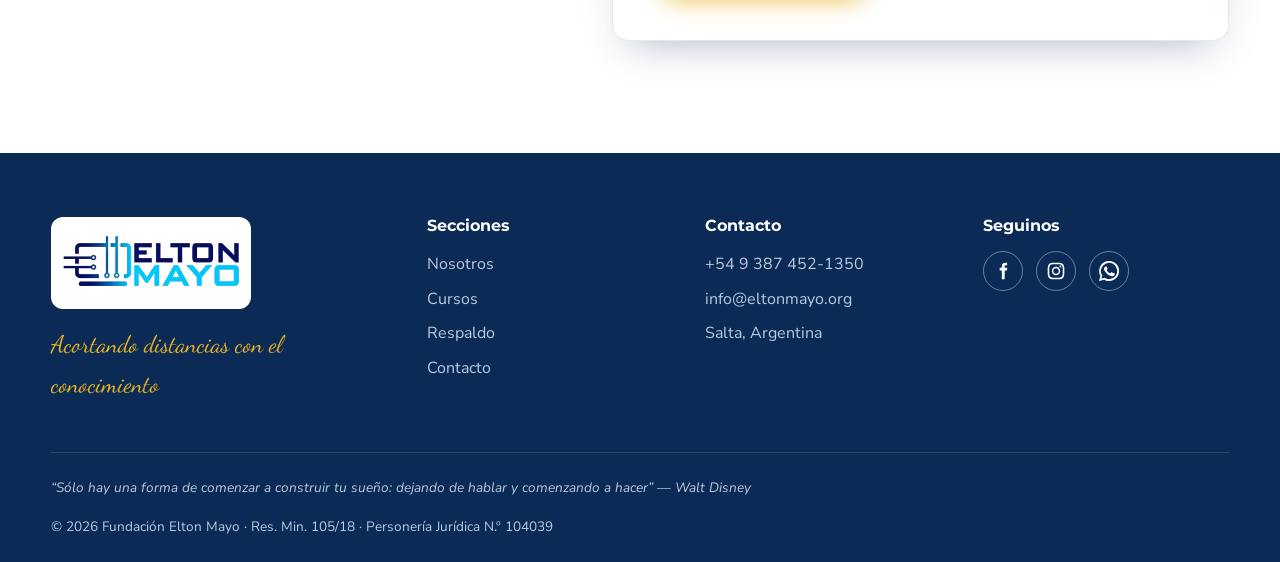
==== commit e9f00433: "tercer version" ====
--- a/index.html
+++ b/index.html
@@ -32,7 +32,7 @@
 <header class="nav" id="nav">
   <div class="container nav__inner">
     <a href="#inicio" class="nav__brand"><img src="img/logo2.png" alt="Fundación Elton Mayo" /></a>
-    <p class="script">Acortando distancia con el conocimiento</p>
+    <p class="script">Acortando distancias con el conocimiento</p>
     <button class="nav__toggle" id="navToggle" aria-label="Abrir menú" aria-expanded="false"><span></span><span></span><span></span></button>
     <nav class="nav__menu" id="navMenu">
       <a href="#inicio">Inicio</a>
@@ -223,14 +223,9 @@
   <section class="section reveal" id="galeria">
     <div class="container">
       <div class="head"><p class="eyebrow eyebrow--dark">Galería</p><h2>Momentos que nos enorgullecen</h2></div>
-      <div class="gallery" id="gallery">
-        <button class="gallery__item" type="button"><img src="img/presencial.jpg" alt="Clase presencial" loading="lazy" /></button>
-        <button class="gallery__item" type="button"><img src="img/egresados.jpg" alt="Egresados de la fundación" loading="lazy" /></button>
-        <button class="gallery__item" type="button"><img src="img/alumnos.jpg" alt="Alumnos en el aula" loading="lazy" /></button>
-        <button class="gallery__item" type="button"><img src="img/virtual.jpg" alt="Clase virtual" loading="lazy" /></button>
-        <button class="gallery__item" type="button"><img src="img/distancia.jpg" alt="Estudio a distancia" loading="lazy" /></button>
-        <button class="gallery__item" type="button"><img src="img/salta.jpg" alt="Salta" loading="lazy" /></button>
-      </div>
+      <!-- Las fotos se cargan desde galeria.js -->
+      <div class="gallery" id="gallery"></div>
+      <div class="gallery__more" id="galleryMore"><a href="galeria.html" class="btn btn--outline">Ver más fotos →</a></div>
     </div>
   </section>
 
@@ -270,7 +265,7 @@
   <div class="container footer__grid">
     <div>
       <img src="img/logo2.png" alt="Fundación Elton Mayo" class="footer__logo" />
-      <p class="script">Acortando distancia con el conocimiento</p>
+      <p class="script">Acortando distancias con el conocimiento</p>
     </div>
     <div><h4>Secciones</h4><a href="#nosotros">Nosotros</a><a href="#cursos">Cursos</a><a href="#respaldo">Respaldo</a><a href="#contacto">Contacto</a></div>
     <div><h4>Contacto</h4><a href="tel:+5493874521350">+54 9 387 452-1350</a><a href="mailto:info@eltonmayo.org">info@eltonmayo.org</a><span>Salta, Argentina</span></div>
@@ -291,14 +286,7 @@
 <a href="https://wa.me/5493874521350?text=Hola%2C%20quiero%20informaci%C3%B3n%20sobre%20los%20cursos" class="wa-float" target="_blank" rel="noopener" aria-label="Escribinos por WhatsApp"><svg><use href="#i-wa"/></svg></a>
 <a href="https://wa.me/5493874033304?text=Hola%2C%20quiero%20informaci%C3%B3n%20sobre%20los%20cursos" class="wa-float wa-float--2" target="_blank" rel="noopener" aria-label="Escribinos por WhatsApp (segundo número)"><svg><use href="#i-wa"/></svg></a>
 <button class="to-top" id="toTop" aria-label="Volver arriba">↑</button>
-
-<dialog class="lightbox" id="lightbox" aria-label="Foto ampliada">
-  <button class="lightbox__close" type="button" data-lb="close" aria-label="Cerrar">×</button>
-  <button class="lightbox__nav lightbox__nav--prev" type="button" data-lb="prev" aria-label="Foto anterior">‹</button>
-  <figure><img id="lbImg" alt="" /><figcaption id="lbCap"></figcaption></figure>
-  <button class="lightbox__nav lightbox__nav--next" type="button" data-lb="next" aria-label="Foto siguiente">›</button>
-</dialog>
-
 <script src="script.js"></script>
+<script src="galeria.js"></script>
 </body>
 </html>
--- a/styles.css
+++ b/styles.css
@@ -136,6 +136,15 @@
 .gallery__item::after{content:"";position:absolute;inset:0;background:rgba(11,42,85,.35);opacity:0;transition:opacity .3s}
 .gallery__item:hover img,.gallery__item:focus-visible img{transform:scale(1.07)}
 .gallery__item:hover::after,.gallery__item:focus-visible::after{opacity:1}
+.gallery__more{text-align:center;margin-top:2.5rem}
+.photo-in{opacity:0;transform:translateY(40px) scale(.96);transition:opacity .7s ease,transform .7s ease}
+.photo-in.visible{opacity:1;transform:none}
+.lightbox__count{color:#9fb4d0;font-size:.8rem;margin-top:.2rem}
+.page-head{background:linear-gradient(135deg,var(--navy),var(--navy-2));color:#dbe7f5;padding:9rem 0 4rem}
+.page-head .head{margin-bottom:0}
+.page-head h1{color:#fff;font-size:clamp(2rem,4.5vw,3.2rem);font-weight:900;margin-bottom:1rem}
+.footer--slim{padding:0 0 1.5rem}
+.footer--slim .footer__bottom{border-top:0;margin-top:0}
 .lightbox{border:0;padding:0;background:transparent;max-width:none;max-height:none;width:100%;height:100%;margin:0;display:none;align-items:center;justify-content:center}
 .lightbox[open]{display:flex}
 .lightbox::backdrop{background:rgba(6,20,42,.9)}
@@ -256,5 +265,5 @@
 @media (prefers-reduced-motion:reduce){
   *,*::before,*::after{animation:none!important;transition:none!important}
   html{scroll-behavior:auto}
-  .reveal,.hero *,.course{opacity:1!important;transform:none!important}
-}
+  .reveal,.hero *,.course,.photo-in{opacity:1!important;transform:none!important}
+}
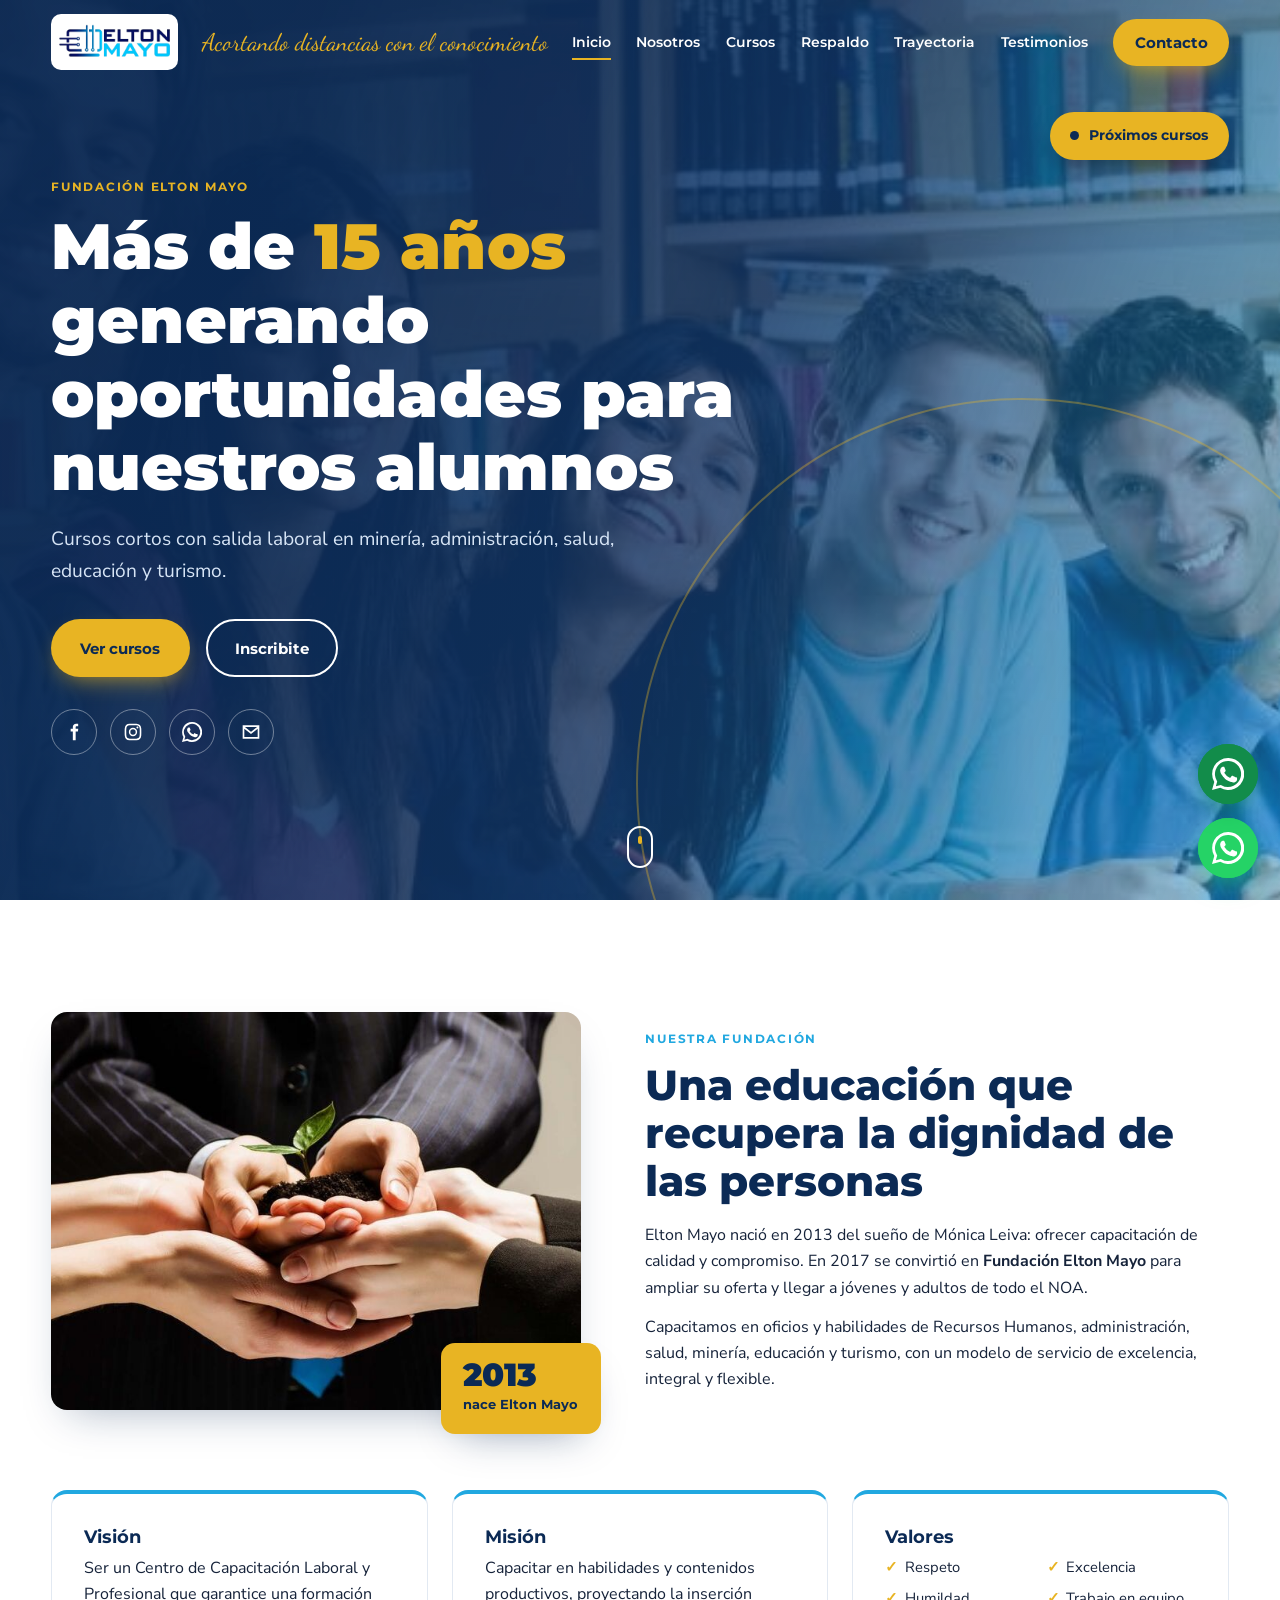
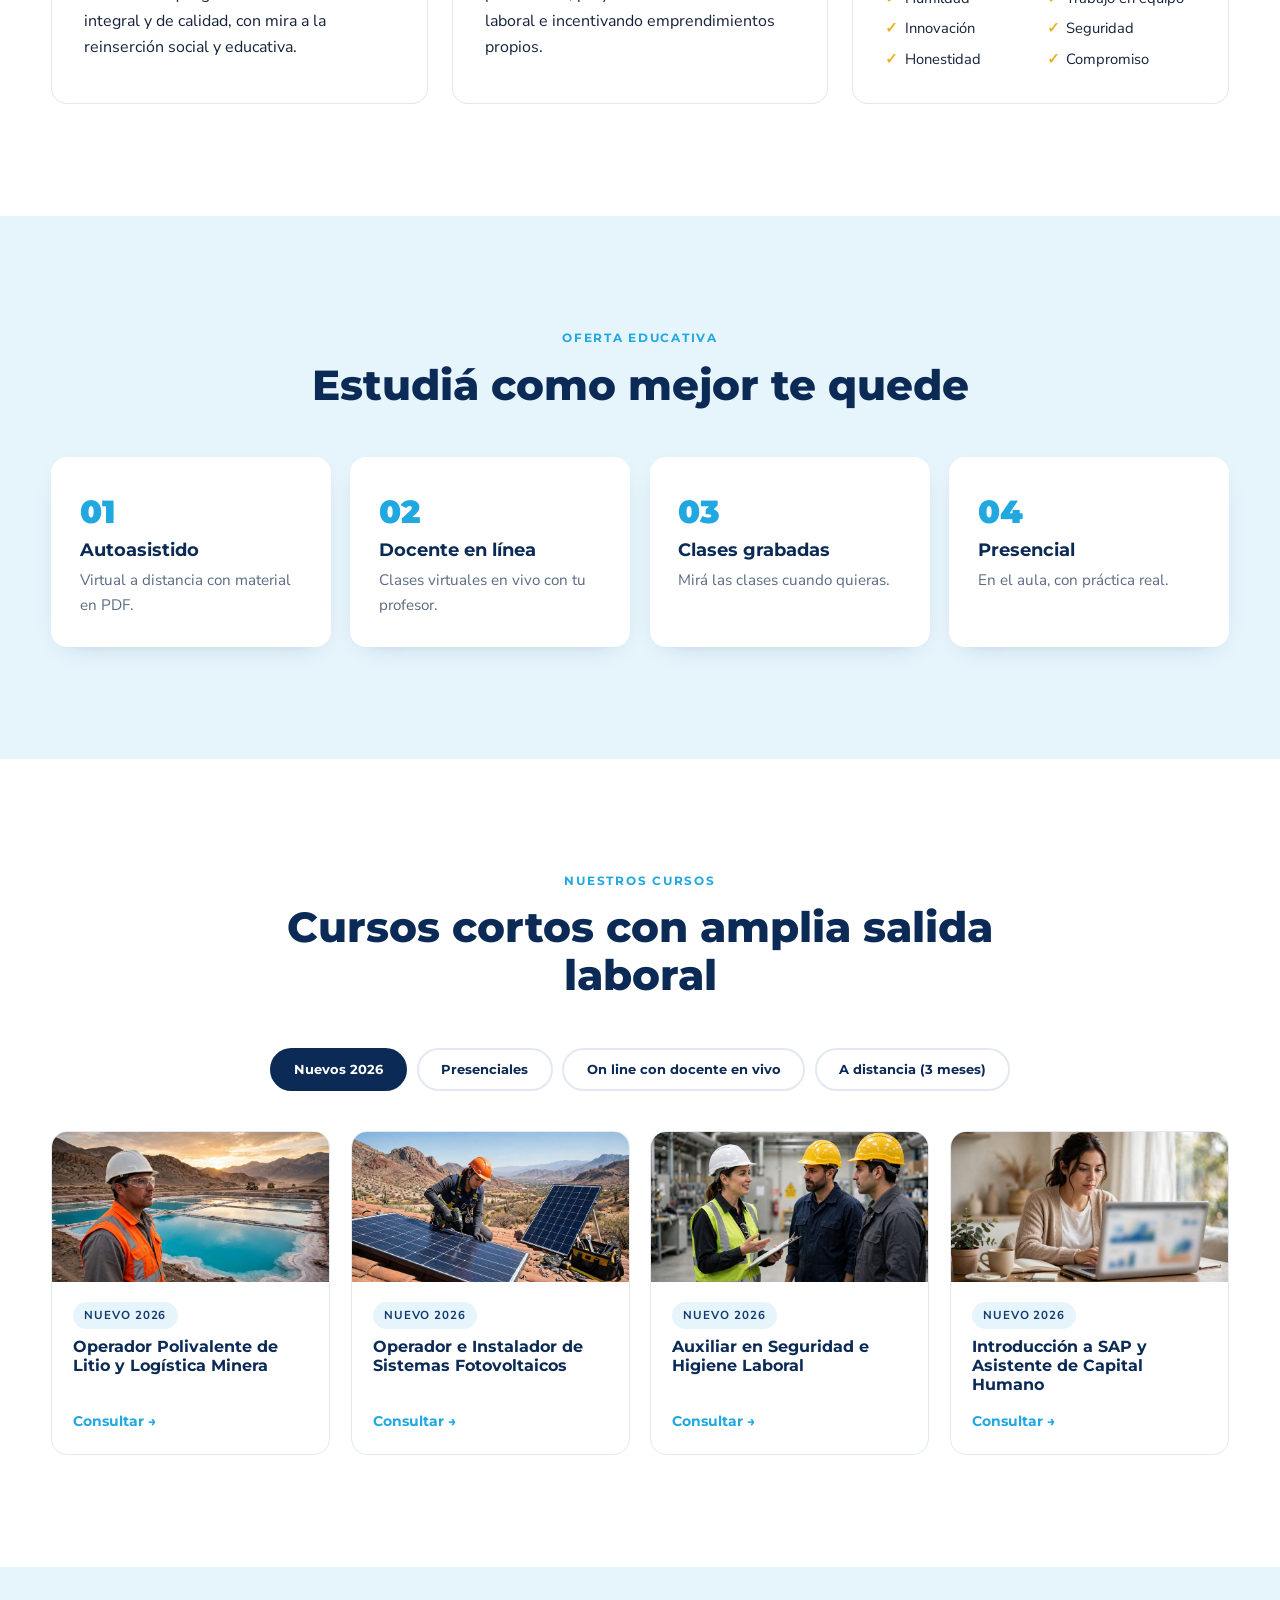
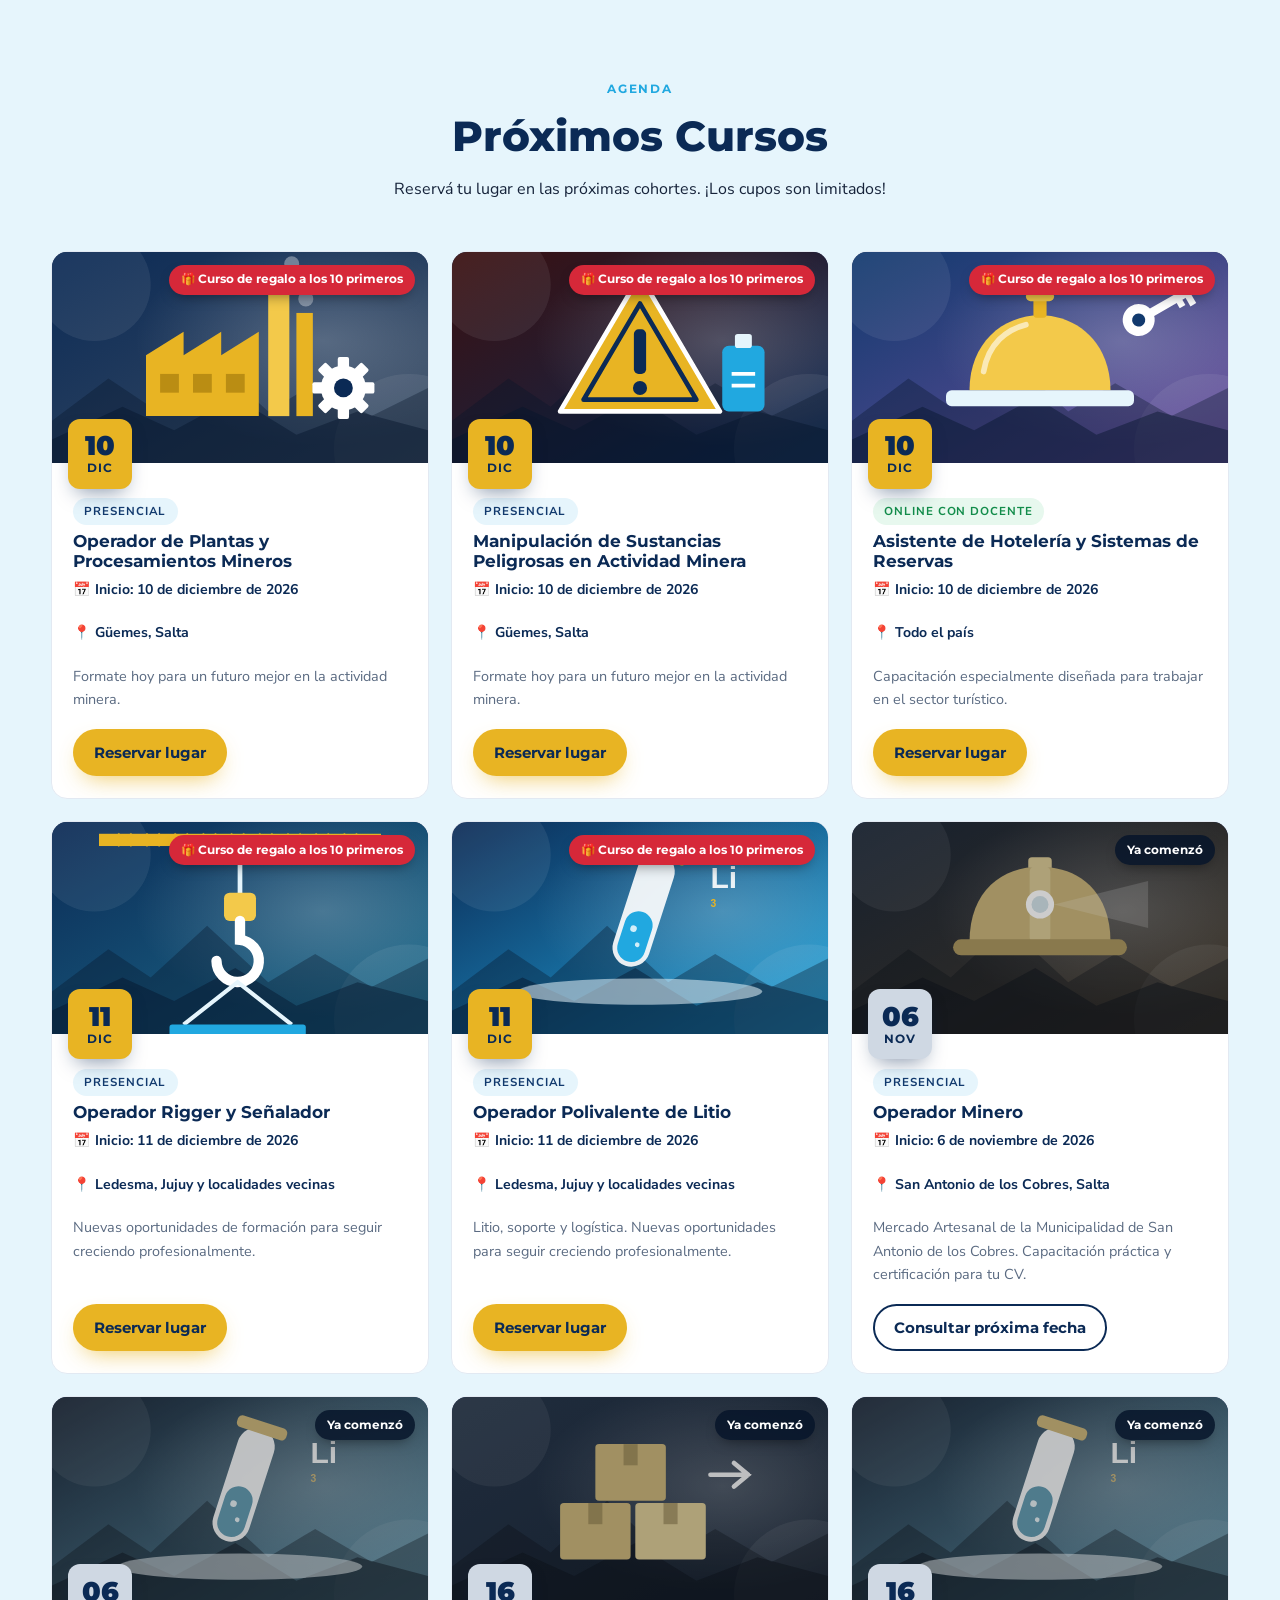
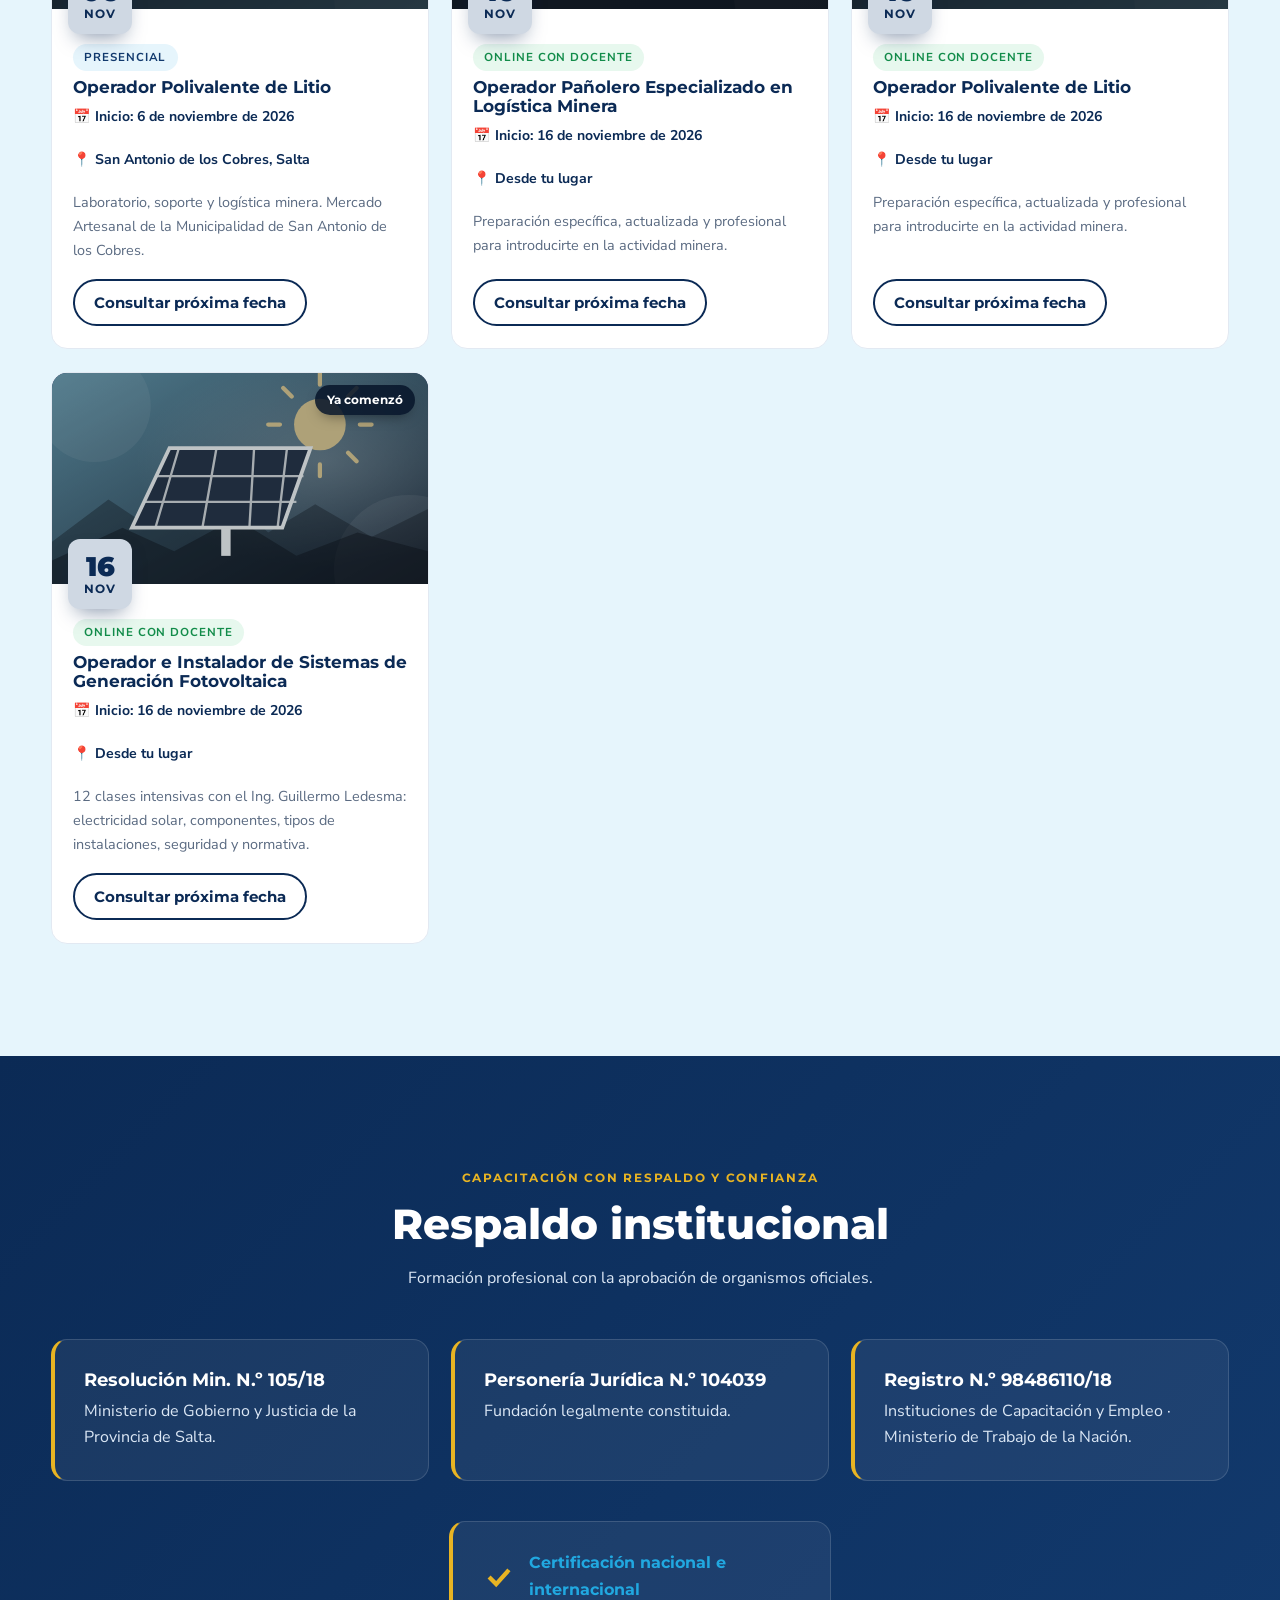
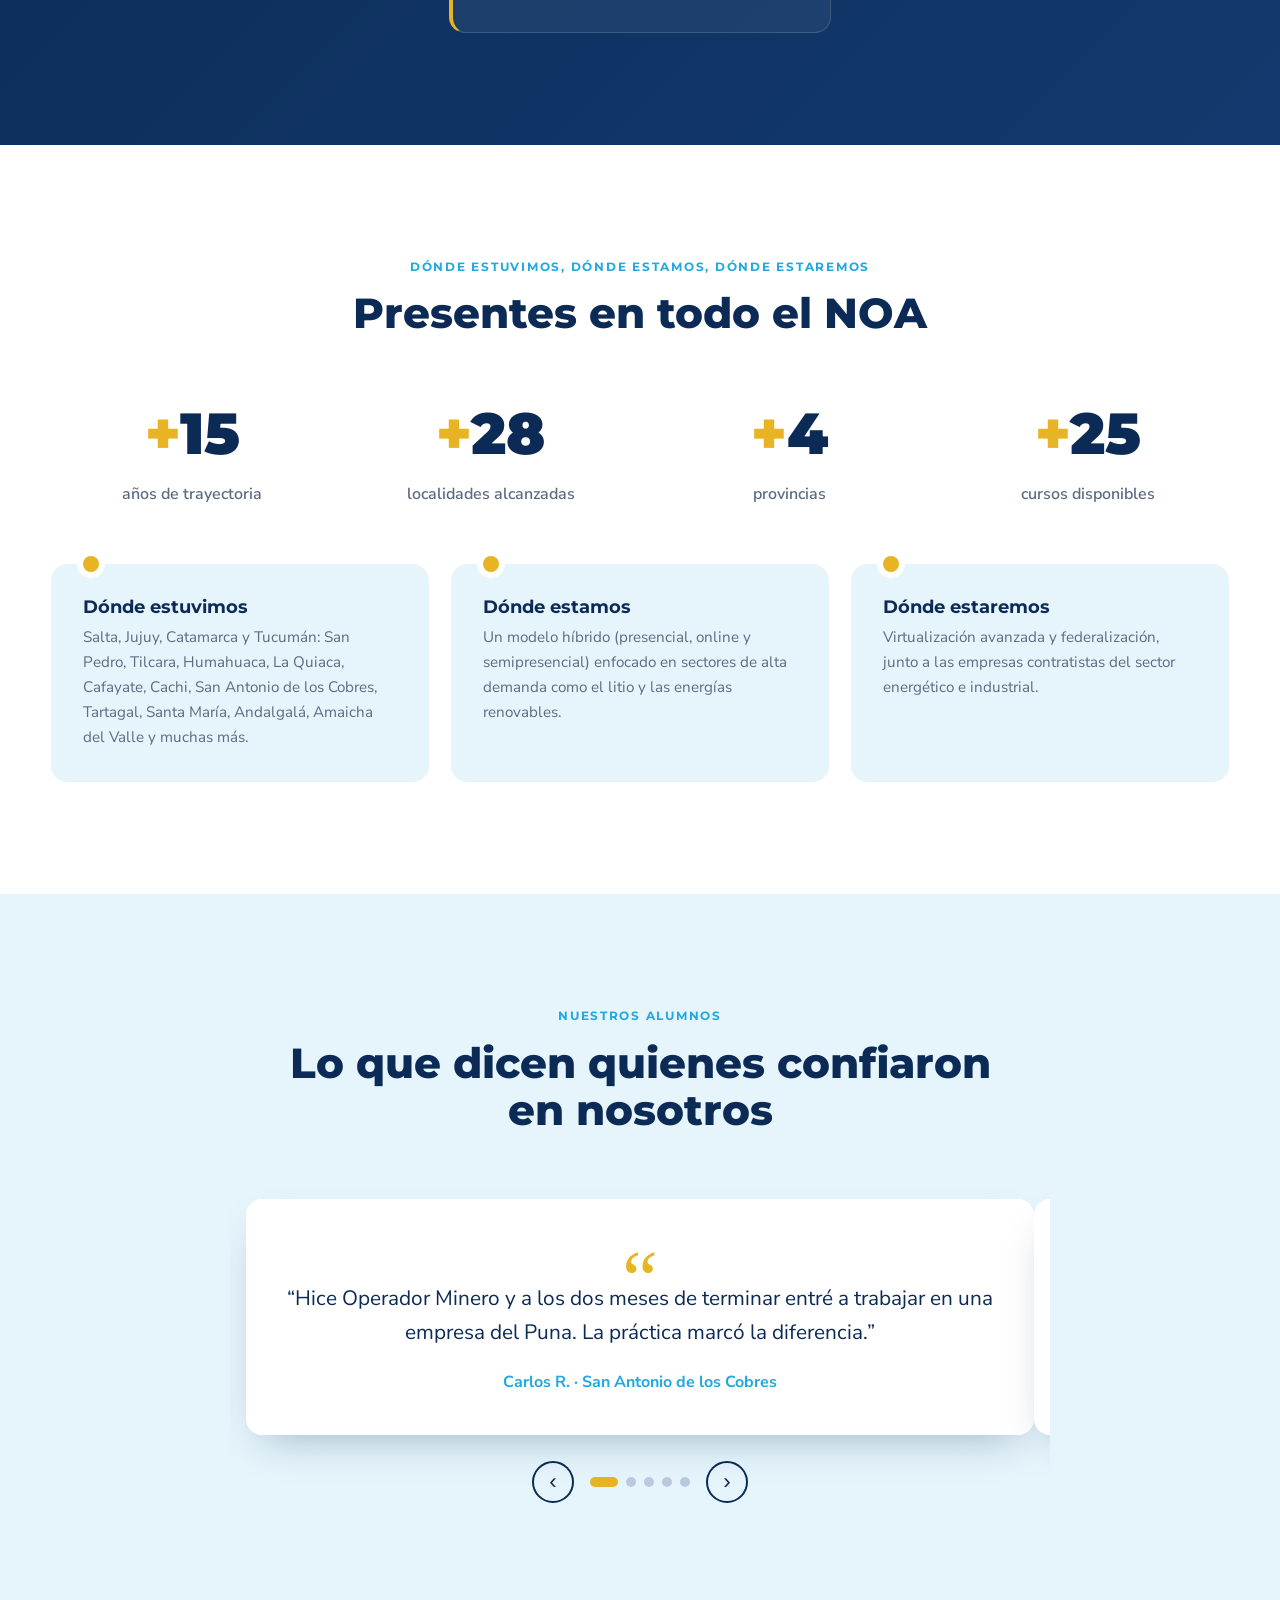
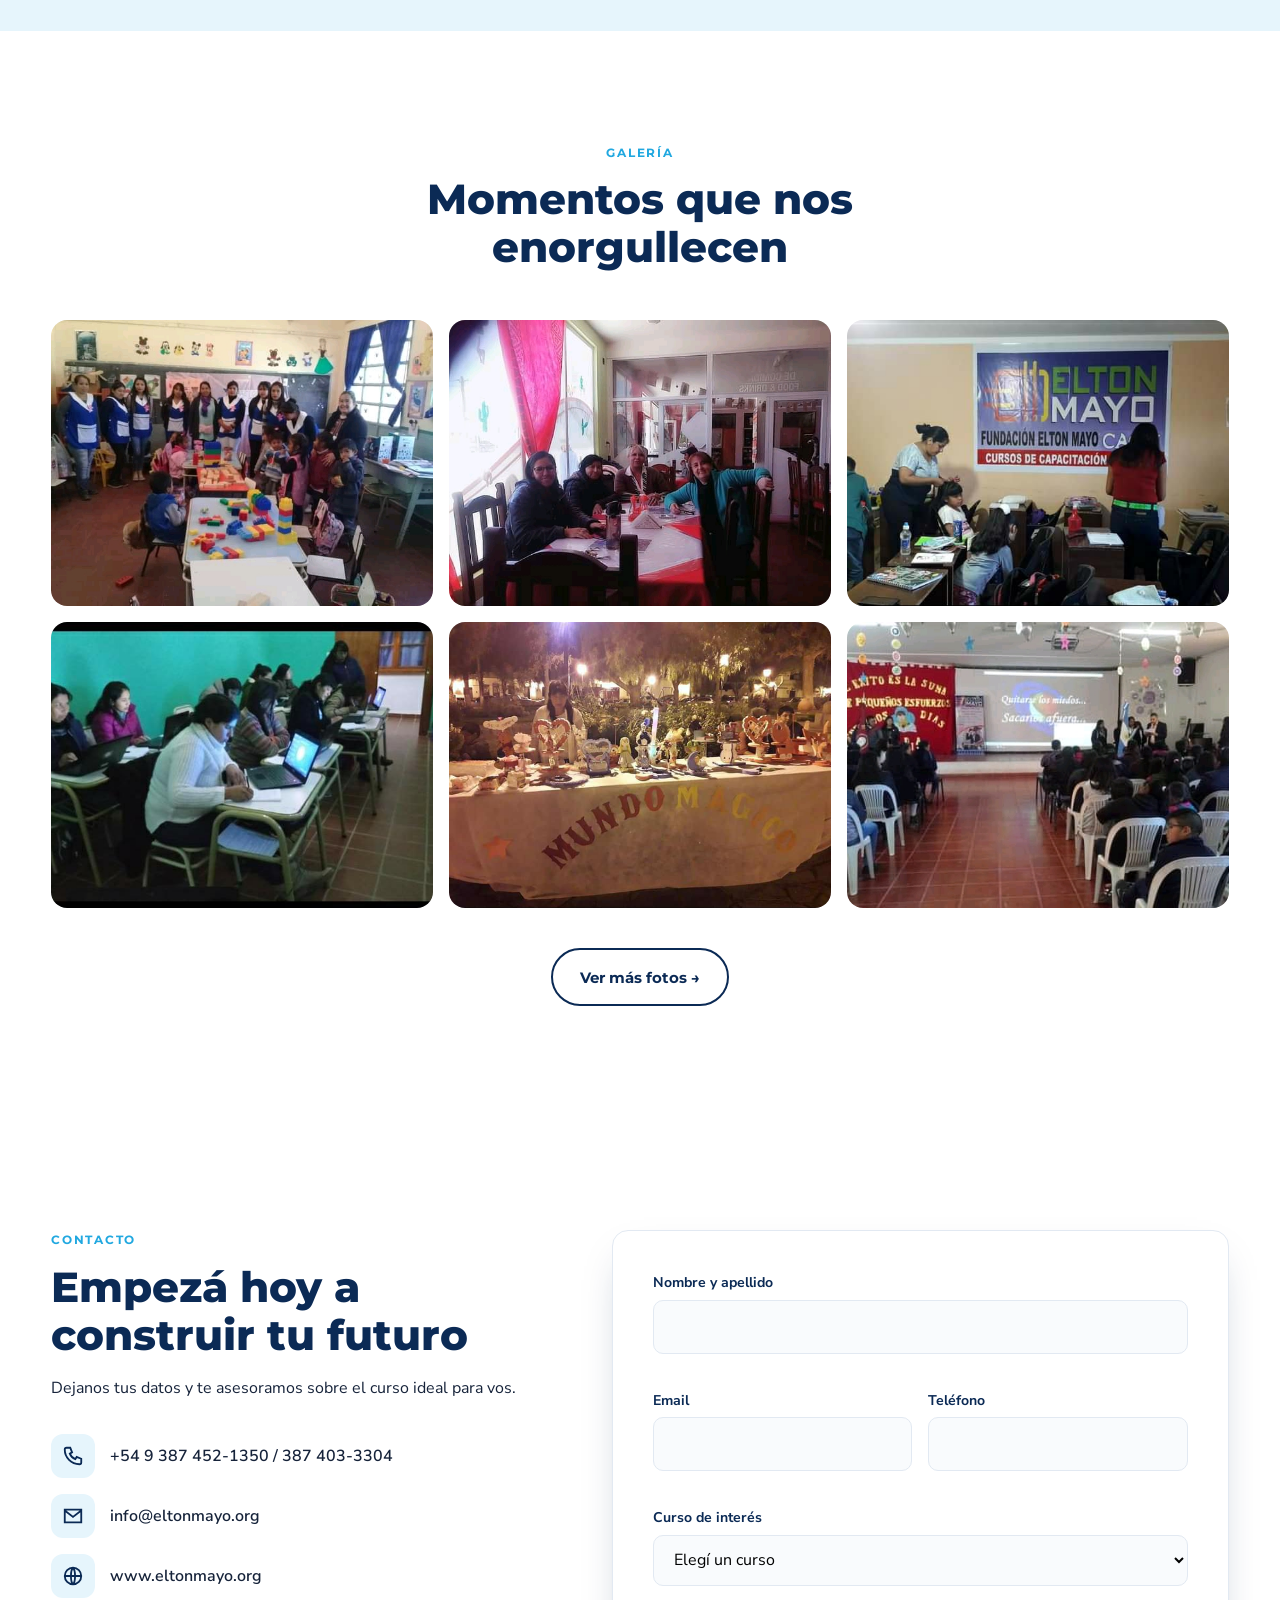
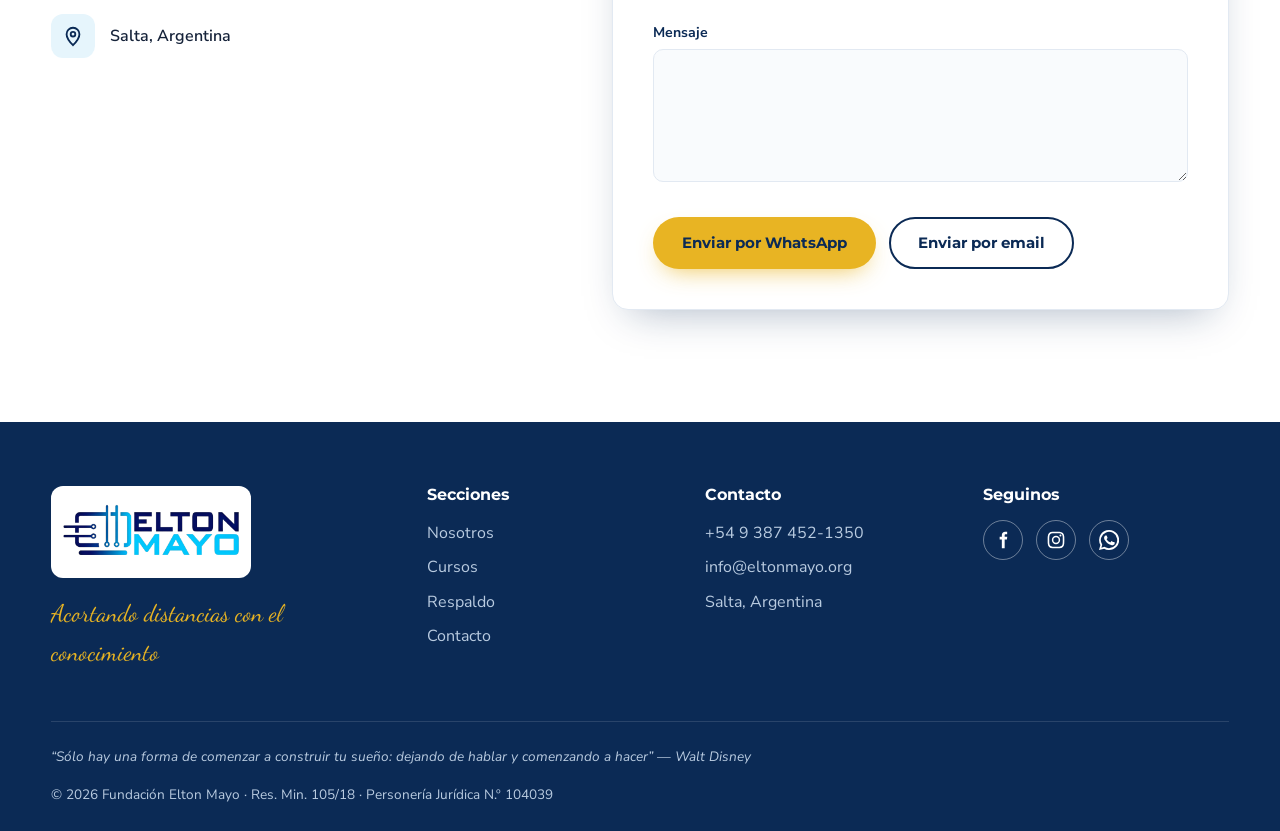
==== commit ae79fc66: "Prox cursos" ====
--- a/index.html
+++ b/index.html
@@ -117,48 +117,11 @@
   </section>
 
   <!-- PRÓXIMOS CURSOS -->
-  <!-- Editá fechas, modalidad y cupos de cada tarjeta según el calendario real -->
+  <!-- Las tarjetas se cargan desde la lista PROXIMOS en script.js -->
   <section class="section section--tint reveal" id="proximos">
     <div class="container">
-      <div class="head"><p class="eyebrow eyebrow--dark">Agenda</p><h2>Próximos Cursos</h2><p>Reservá tu lugar en las próximas cohortes. Los cupos son limitados.</p></div>
-      <div class="upcoming">
-        <article class="up reveal">
-          <div class="up__date"><strong>02</strong><span>Mar</span></div>
-          <div class="up__body">
-            <span class="course__tag">Presencial</span>
-            <h3>Operador Polivalente de Litio y Logística Minera</h3>
-            <p>Inicio: lunes 2 de marzo · Salta Capital</p>
-            <a href="https://wa.me/5493874521350?text=Hola%2C%20quiero%20reservar%20un%20lugar%20en%3A%20Operador%20Polivalente%20de%20Litio%20y%20Log%C3%ADstica%20Minera" target="_blank" rel="noopener" class="btn btn--gold btn--sm">Reservar lugar</a>
-          </div>
-        </article>
-        <article class="up reveal">
-          <div class="up__date"><strong>09</strong><span>Mar</span></div>
-          <div class="up__body">
-            <span class="course__tag">On line en vivo</span>
-            <h3>Operador e Instalador de Sistemas Fotovoltaicos</h3>
-            <p>Inicio: lunes 9 de marzo · Clases virtuales con docente</p>
-            <a href="https://wa.me/5493874521350?text=Hola%2C%20quiero%20reservar%20un%20lugar%20en%3A%20Operador%20e%20Instalador%20de%20Sistemas%20Fotovoltaicos" target="_blank" rel="noopener" class="btn btn--gold btn--sm">Reservar lugar</a>
-          </div>
-        </article>
-        <article class="up reveal">
-          <div class="up__date"><strong>16</strong><span>Mar</span></div>
-          <div class="up__body">
-            <span class="course__tag">Presencial</span>
-            <h3>Auxiliar en Seguridad e Higiene Laboral</h3>
-            <p>Inicio: lunes 16 de marzo · Salta Capital</p>
-            <a href="https://wa.me/5493874521350?text=Hola%2C%20quiero%20reservar%20un%20lugar%20en%3A%20Auxiliar%20en%20Seguridad%20e%20Higiene%20Laboral" target="_blank" rel="noopener" class="btn btn--gold btn--sm">Reservar lugar</a>
-          </div>
-        </article>
-        <article class="up reveal">
-          <div class="up__date"><strong>23</strong><span>Mar</span></div>
-          <div class="up__body">
-            <span class="course__tag">A distancia</span>
-            <h3>Introducción a SAP y Asistente de Capital Humano</h3>
-            <p>Inicio: lunes 23 de marzo · 100% virtual</p>
-            <a href="https://wa.me/5493874521350?text=Hola%2C%20quiero%20reservar%20un%20lugar%20en%3A%20Introducci%C3%B3n%20a%20SAP%20y%20Asistente%20de%20Capital%20Humano" target="_blank" rel="noopener" class="btn btn--gold btn--sm">Reservar lugar</a>
-          </div>
-        </article>
-      </div>
+      <div class="head"><p class="eyebrow eyebrow--dark">Agenda</p><h2>Próximos Cursos</h2><p>Reservá tu lugar en las próximas cohortes. ¡Los cupos son limitados!</p></div>
+      <div class="upcoming" id="upcoming"></div>
     </div>
   </section>
 
--- a/styles.css
+++ b/styles.css
@@ -118,16 +118,25 @@
 .course a:hover{color:var(--navy)}
 
 /* Próximos cursos */
-.upcoming{display:grid;grid-template-columns:repeat(2,1fr);gap:1.3rem}
-.up{display:flex;gap:1.2rem;background:#fff;border:1px solid var(--line);border-radius:var(--radius);padding:1.4rem;transition:transform .3s,box-shadow .3s}
-.up:hover{transform:translateY(-4px);box-shadow:var(--shadow)}
-.up__date{flex-shrink:0;width:72px;height:80px;border-radius:12px;background:var(--navy);color:#fff;display:flex;flex-direction:column;align-items:center;justify-content:center;font-family:var(--font-head);line-height:1}
-.up__date strong{font-size:1.9rem;font-weight:900}
-.up__date span{font-size:.78rem;text-transform:uppercase;letter-spacing:.1em;color:var(--gold);margin-top:.3rem}
-.up__body{display:flex;flex-direction:column;align-items:flex-start;gap:.45rem}
+.upcoming{display:grid;grid-template-columns:repeat(auto-fill,minmax(290px,1fr));gap:1.4rem}
+.up{display:flex;flex-direction:column;background:#fff;border:1px solid var(--line);border-radius:var(--radius);overflow:hidden;transition:transform .3s,box-shadow .3s;animation:up .5s ease both;opacity:0;transform:translateY(16px)}
+.up:hover{transform:translateY(-6px);box-shadow:var(--shadow)}
+.up__media{position:relative;aspect-ratio:16/9;background:var(--navy)}
+.up__media img{width:100%;height:100%;object-fit:cover}
+.up__date{position:absolute;left:1rem;bottom:-1.6rem;width:64px;height:70px;border-radius:12px;background:var(--gold);color:var(--navy);display:flex;flex-direction:column;align-items:center;justify-content:center;font-family:var(--font-head);line-height:1;box-shadow:0 10px 20px -8px rgba(11,42,85,.5)}
+.up__date strong{font-size:1.7rem;font-weight:900}
+.up__date span{font-size:.72rem;font-weight:700;text-transform:uppercase;letter-spacing:.1em;margin-top:.25rem}
+.up__flag{position:absolute;top:.8rem;right:.8rem;max-width:75%;background:#d62839;color:#fff;font-family:var(--font-head);font-weight:700;font-size:.72rem;padding:.35rem .75rem;border-radius:999px;box-shadow:0 6px 14px -6px rgba(0,0,0,.5)}
+.up__flag--started{background:rgba(6,20,42,.85)}
+.up__body{display:flex;flex-direction:column;align-items:flex-start;gap:.45rem;padding:2.2rem 1.3rem 1.4rem;flex:1}
 .up__body h3{font-size:1.05rem;margin:0}
-.up__body p{color:var(--muted);font-size:.92rem}
-.up__body .btn{margin-top:.4rem}
+.up__body p{color:var(--muted);font-size:.9rem}
+.up__body .up__meta{color:var(--navy);font-weight:700;font-size:.88rem}
+.up__body .btn{margin-top:auto}
+.up__body p:last-of-type{margin-bottom:.6rem}
+.course__tag--online{background:#e7f8ee;color:#128c4a}
+.up--started .up__media img{filter:grayscale(.6) brightness(.8)}
+.up--started .up__date{background:#cfd8e3}
 
 /* Galería */
 .gallery{display:grid;grid-template-columns:repeat(3,1fr);gap:1rem}
@@ -248,7 +257,6 @@
   .modes,.stats{grid-template-columns:repeat(2,1fr)}
   .perks{grid-template-columns:1fr}
   .footer__grid{grid-template-columns:1fr 1fr}
-  .upcoming{grid-template-columns:1fr}
   .hero__next{top:5.5rem}
 }
 @media (max-width:560px){
@@ -258,12 +266,11 @@
   .hero__cta .btn{flex:1}
   .nav__brand img{height:38px}
   .gallery{grid-template-columns:repeat(2,1fr);gap:.6rem}
-  .up{flex-direction:column}
   .hero__next{font-size:.8rem;padding:.6rem 1rem}
   .lightbox__nav{top:auto;bottom:1.2rem;translate:none}
 }
 @media (prefers-reduced-motion:reduce){
   *,*::before,*::after{animation:none!important;transition:none!important}
   html{scroll-behavior:auto}
-  .reveal,.hero *,.course,.photo-in{opacity:1!important;transform:none!important}
-}
+  .reveal,.hero *,.course,.up,.photo-in{opacity:1!important;transform:none!important}
+}
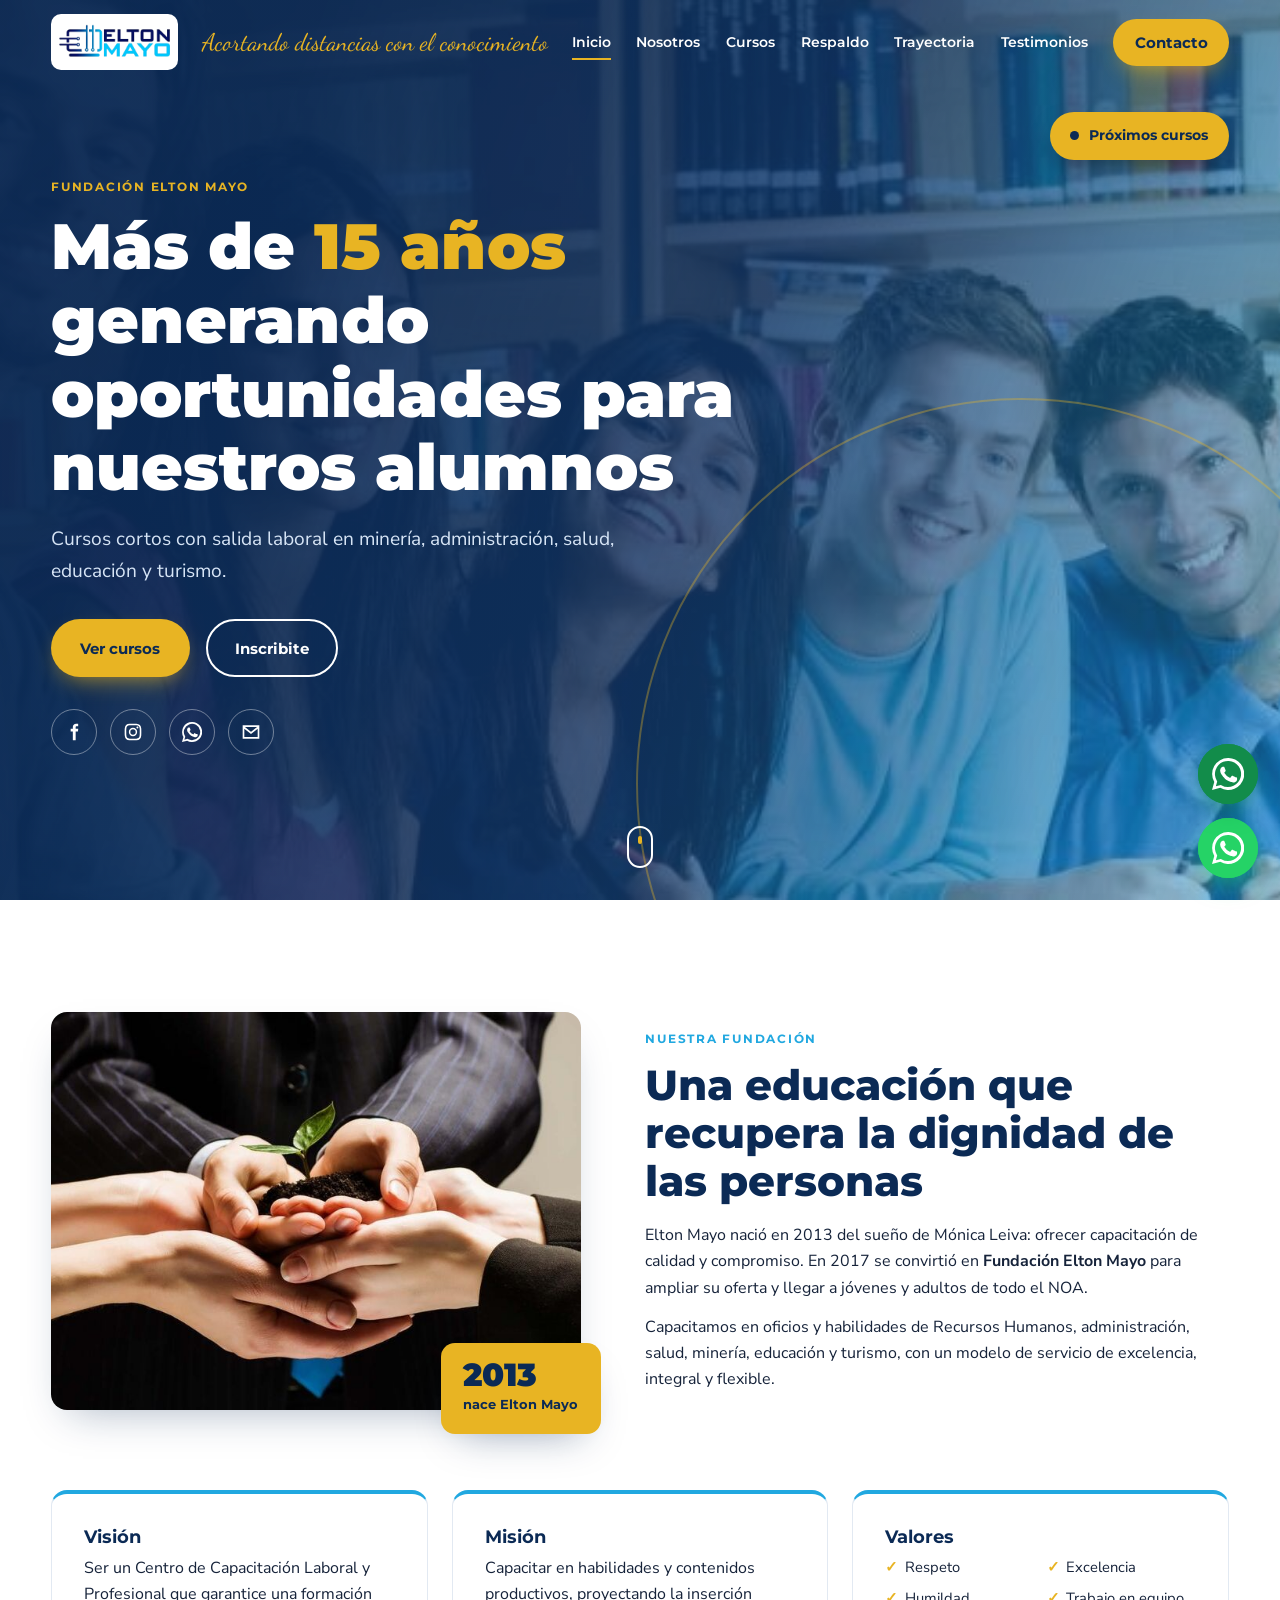
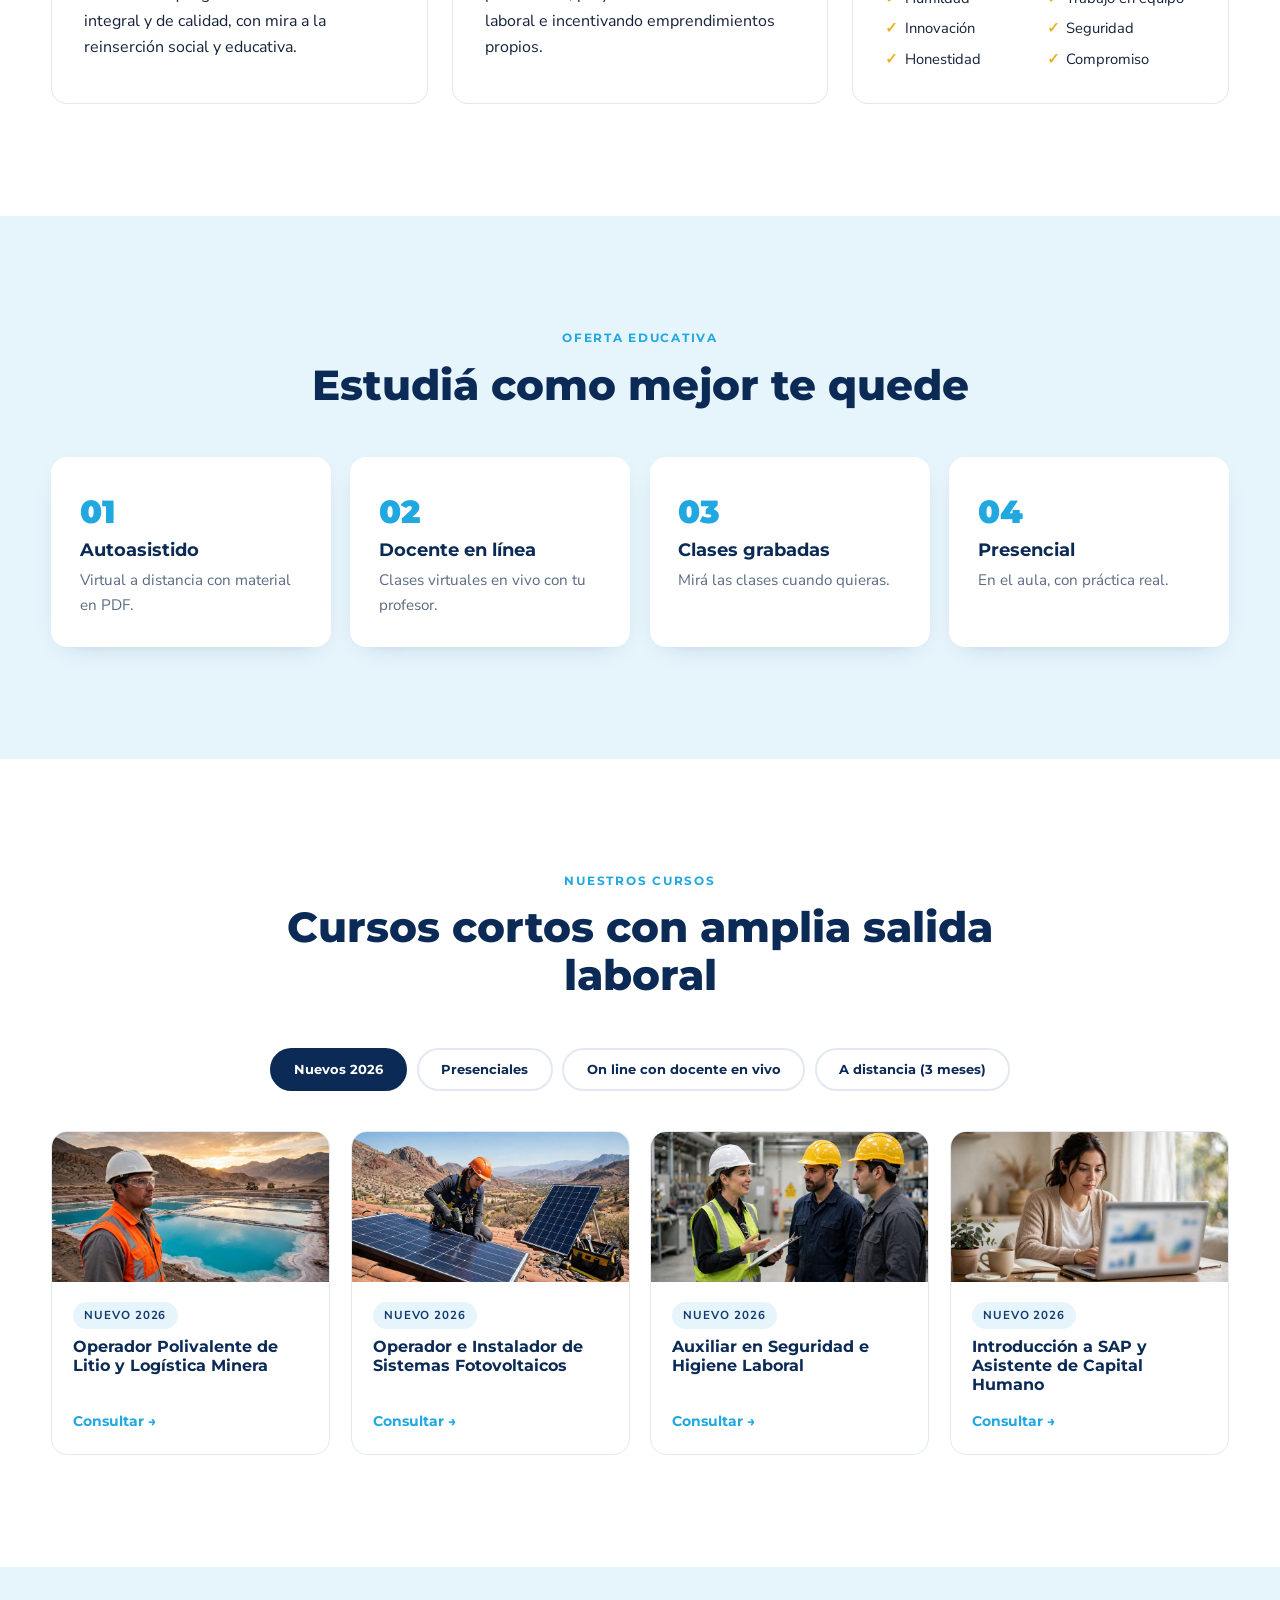
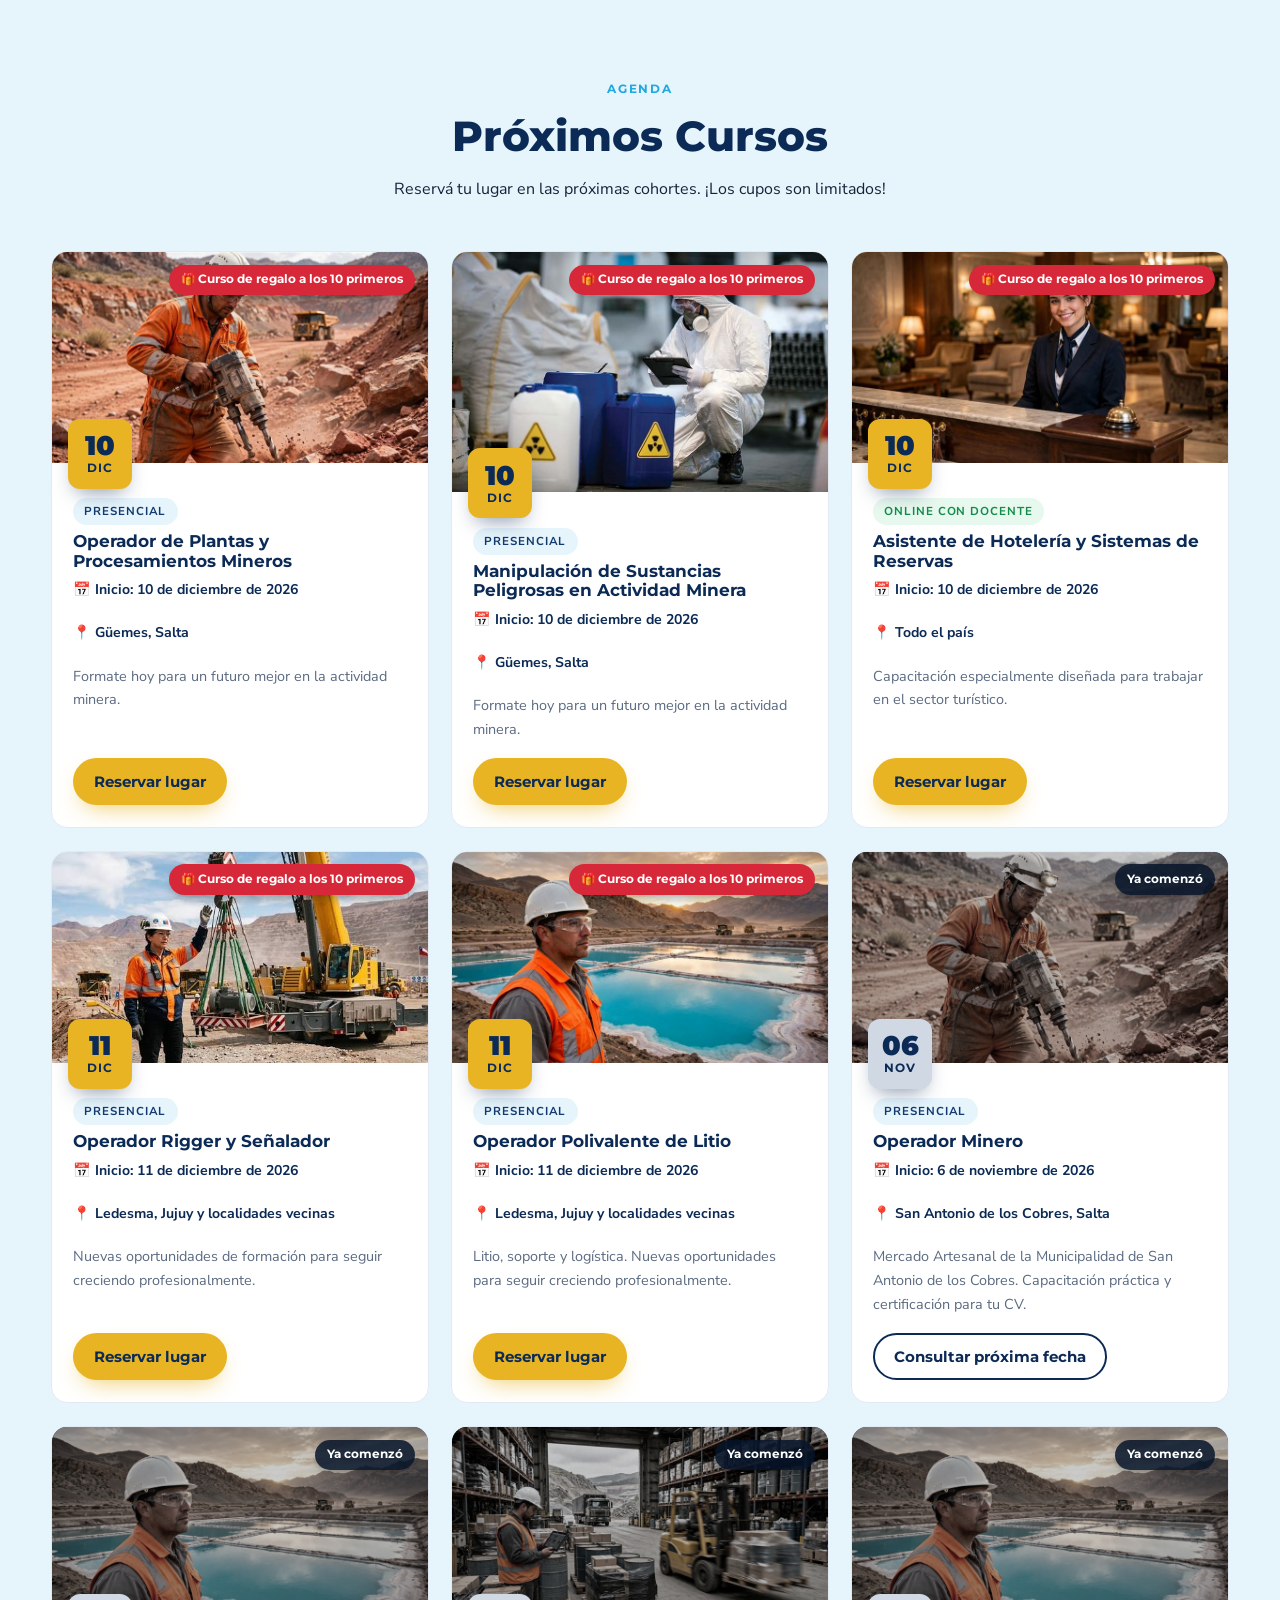
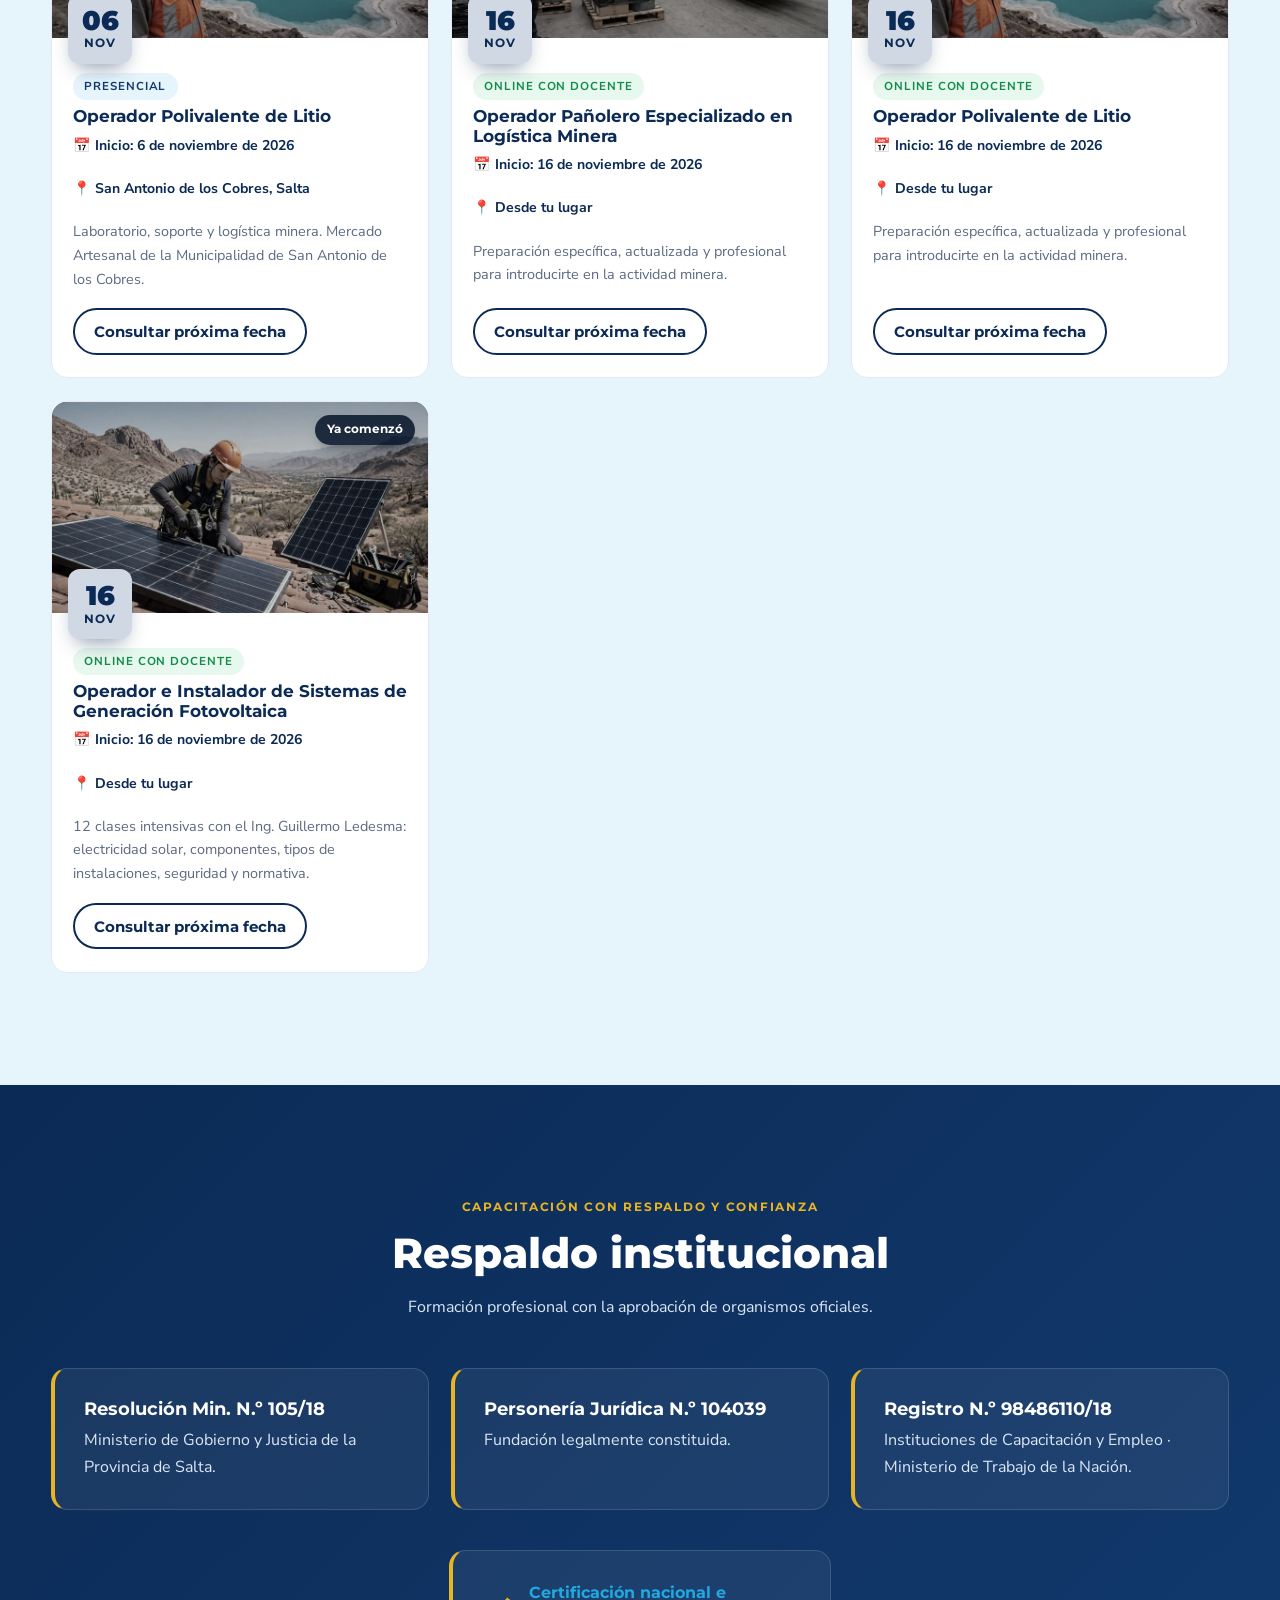
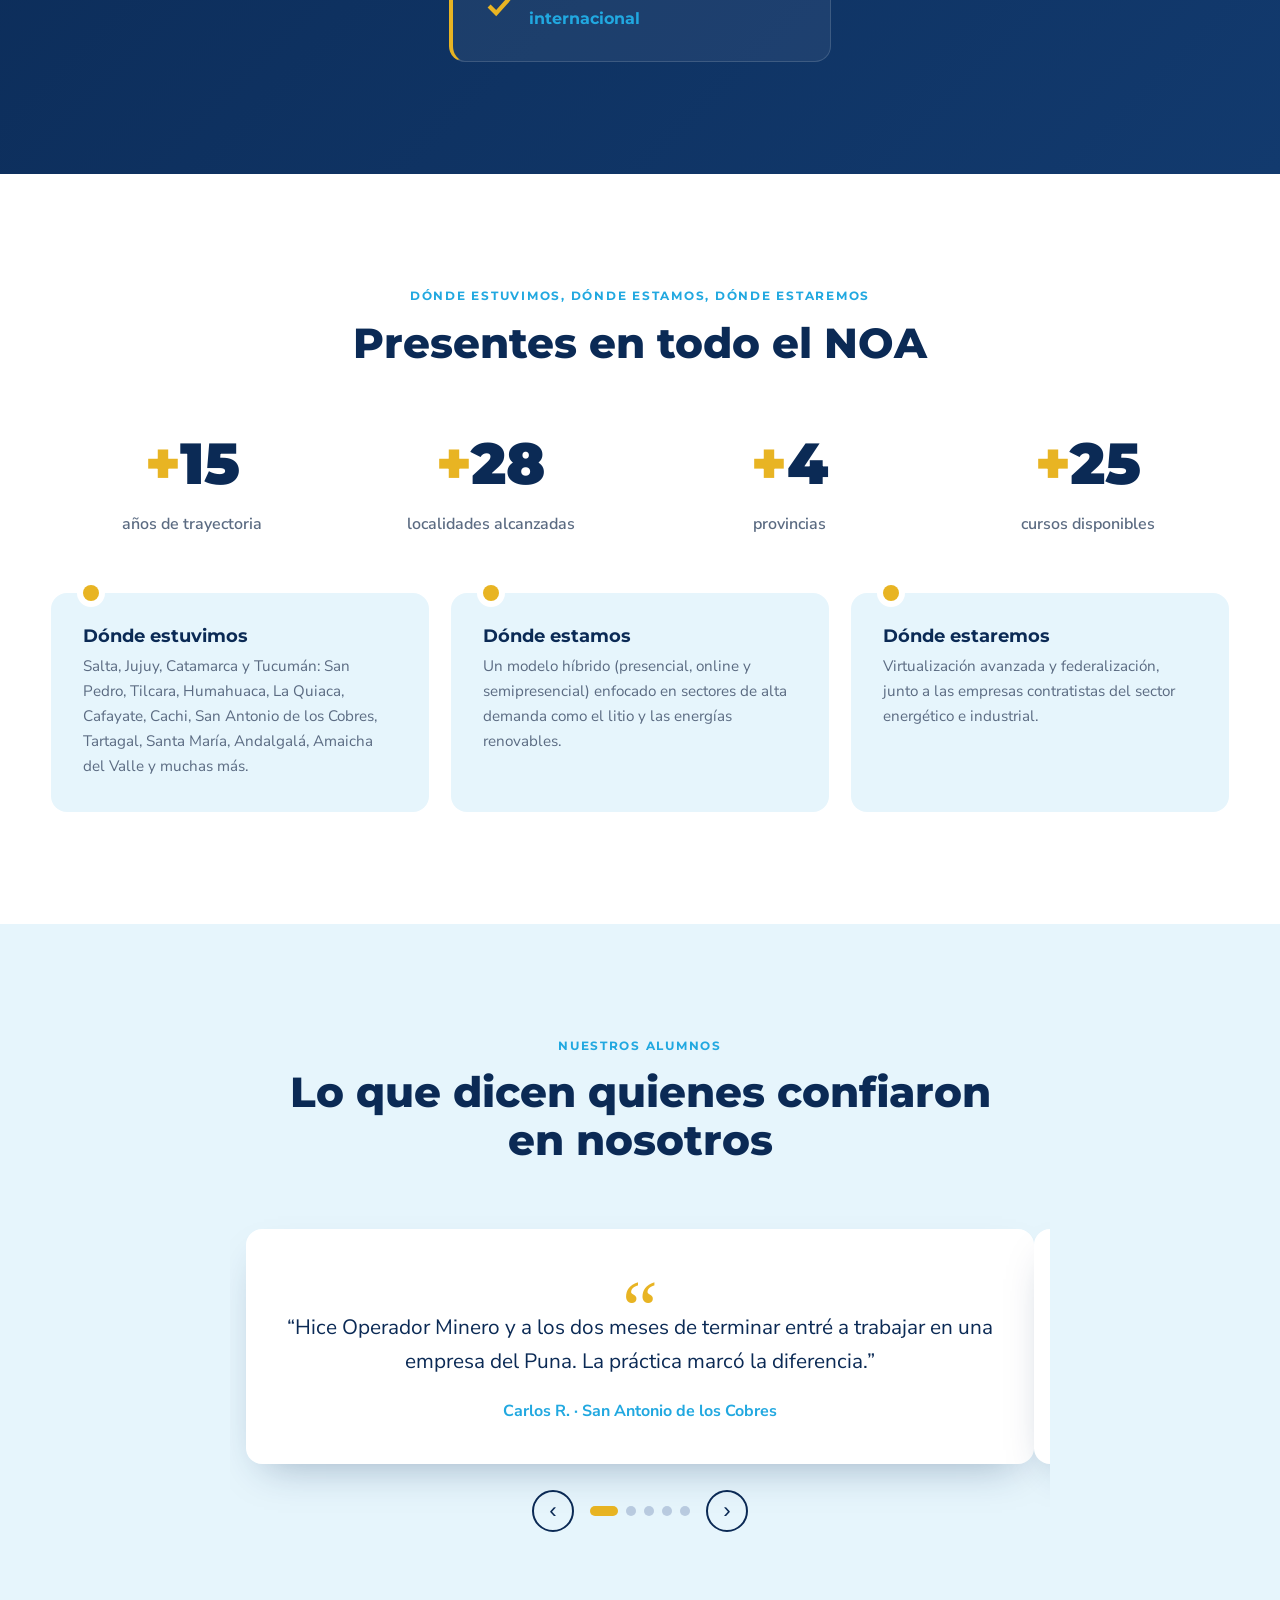
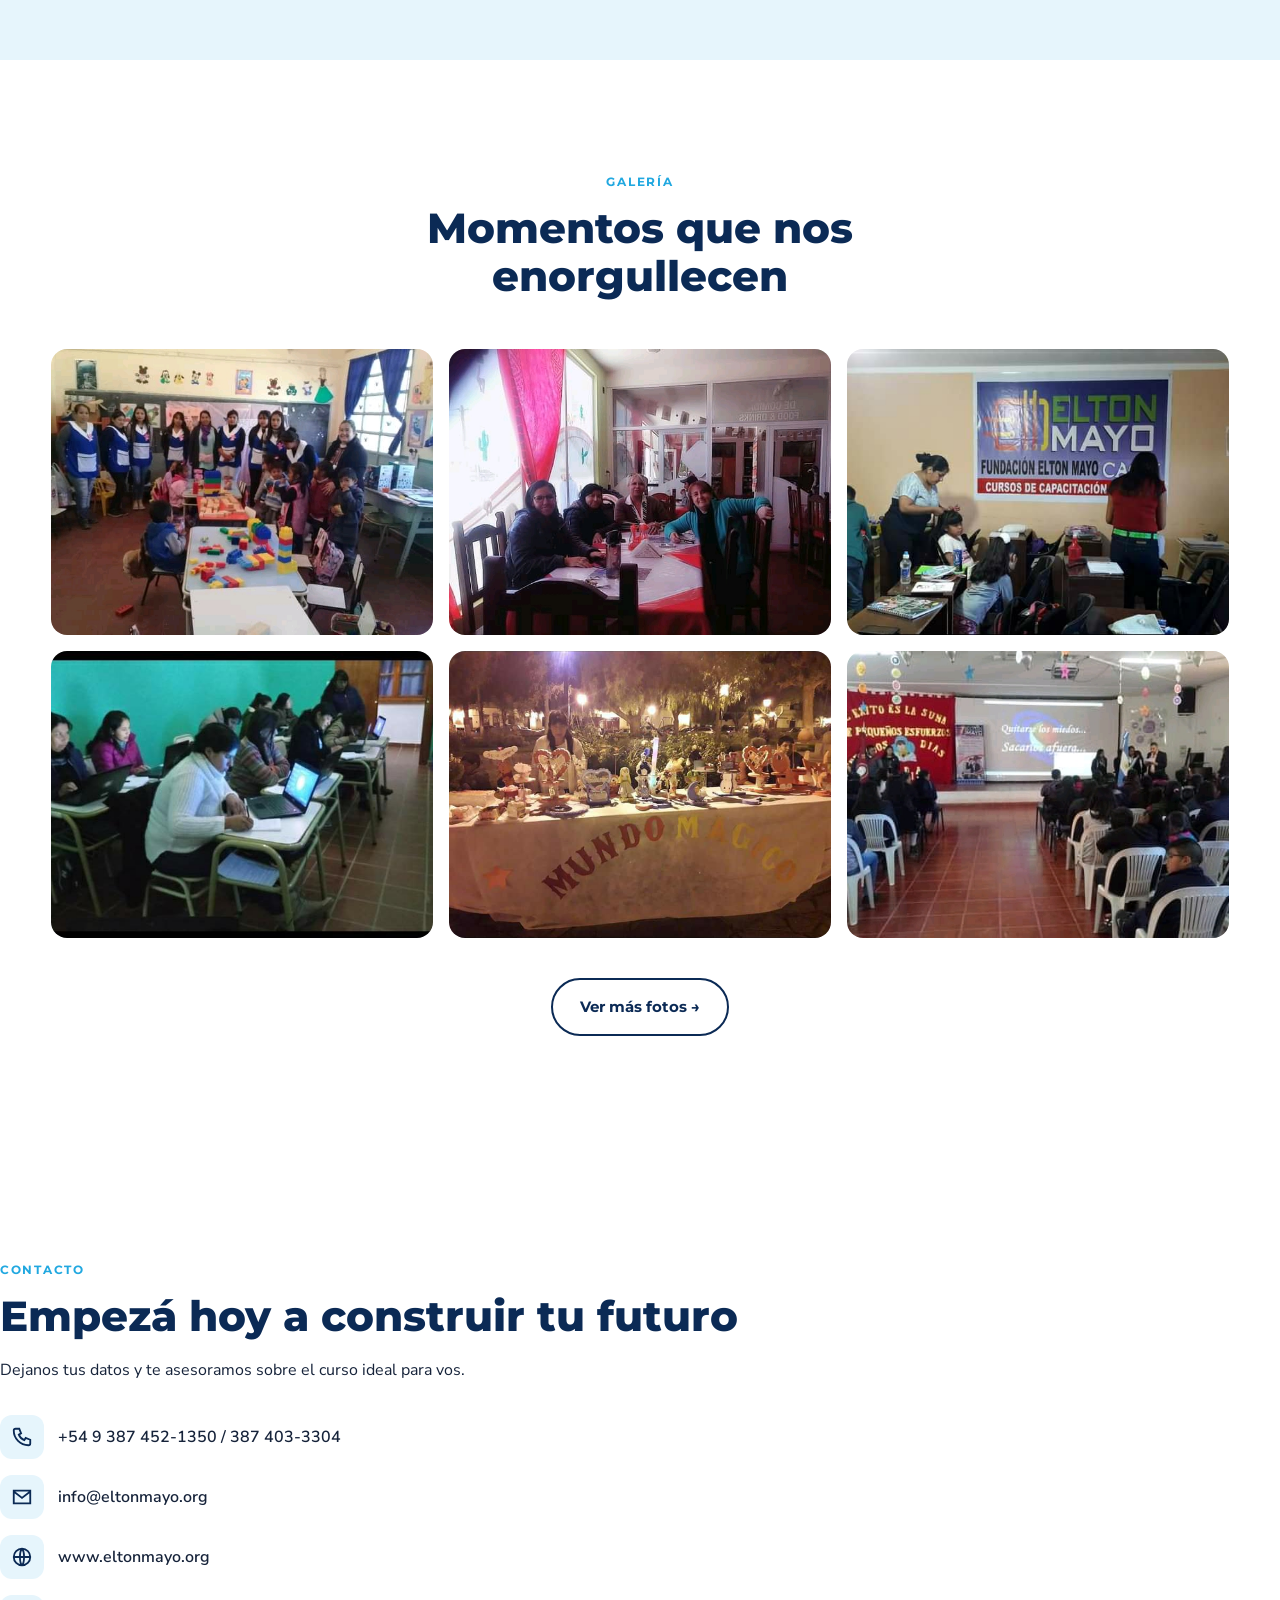
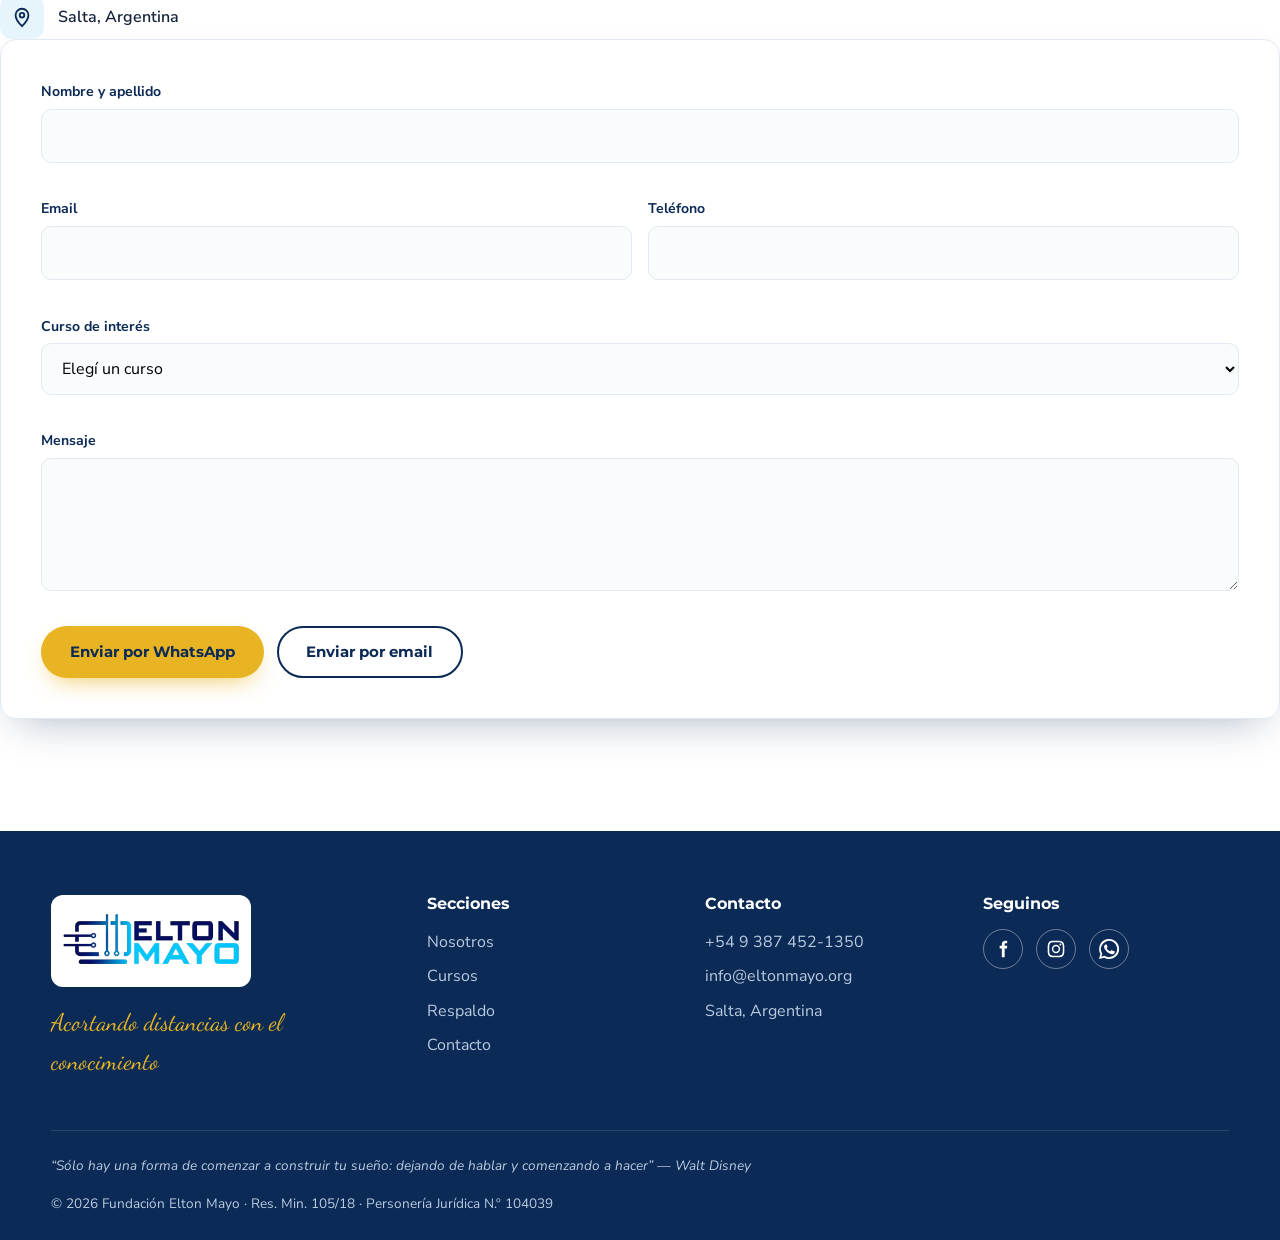
==== commit 475ac5f4: "cambios rutas" ====
--- a/index.html
+++ b/index.html
@@ -31,7 +31,7 @@
 
 <header class="nav" id="nav">
   <div class="container nav__inner">
-    <a href="#inicio" class="nav__brand"><img src="img/logo2.png" alt="Fundación Elton Mayo" /></a>
+    <a href="#inicio" class="nav__brand"><img src="./img/logo2.png" alt="Fundación Elton Mayo" /></a>
     <p class="script">Acortando distancias con el conocimiento</p>
     <button class="nav__toggle" id="navToggle" aria-label="Abrir menú" aria-expanded="false"><span></span><span></span><span></span></button>
     <nav class="nav__menu" id="navMenu">
@@ -49,7 +49,7 @@
 <main>
   <!-- HERO -->
   <section class="hero" id="inicio">
-    <div class="hero__bg" style="background-image:url('img/alumnos.jpg')"></div>
+    <div class="hero__bg" style="background-image:url('./img/alumnos.jpg')"></div>
     <div class="container hero__content">
       <p class="eyebrow">Fundación Elton Mayo</p>
       <h1>Más de <span class="gold">15 años</span> generando oportunidades para nuestros alumnos</h1>
@@ -72,7 +72,7 @@
   <!-- NOSOTROS -->
   <section class="section reveal" id="nosotros">
     <div class="container split">
-      <div class="split__media"><img src="img/manos.jpg" alt="Manos sosteniendo una planta" loading="lazy" /><div class="badge-year"><strong>2013</strong><span>nace Elton Mayo</span></div></div>
+      <div class="split__media"><img src="./img/manos.jpg" alt="Manos sosteniendo una planta" loading="lazy" /><div class="badge-year"><strong>2013</strong><span>nace Elton Mayo</span></div></div>
       <div>
         <p class="eyebrow eyebrow--dark">Nuestra fundación</p>
         <h2>Una educación que recupera la dignidad de las personas</h2>
@@ -194,7 +194,7 @@
 
   <!-- CONTACTO -->
   <section class="section reveal" id="contacto">
-    <div class="container contact">
+    <div clgiass="container contact">
       <div class="contact__info">
         <p class="eyebrow eyebrow--dark">Contacto</p>
         <h2>Empezá hoy a construir tu futuro</h2>
@@ -227,7 +227,7 @@
 <footer class="footer">
   <div class="container footer__grid">
     <div>
-      <img src="img/logo2.png" alt="Fundación Elton Mayo" class="footer__logo" />
+      <img src="./img/logo2.png" alt="Fundación Elton Mayo" class="footer__logo" />
       <p class="script">Acortando distancias con el conocimiento</p>
     </div>
     <div><h4>Secciones</h4><a href="#nosotros">Nosotros</a><a href="#cursos">Cursos</a><a href="#respaldo">Respaldo</a><a href="#contacto">Contacto</a></div>
